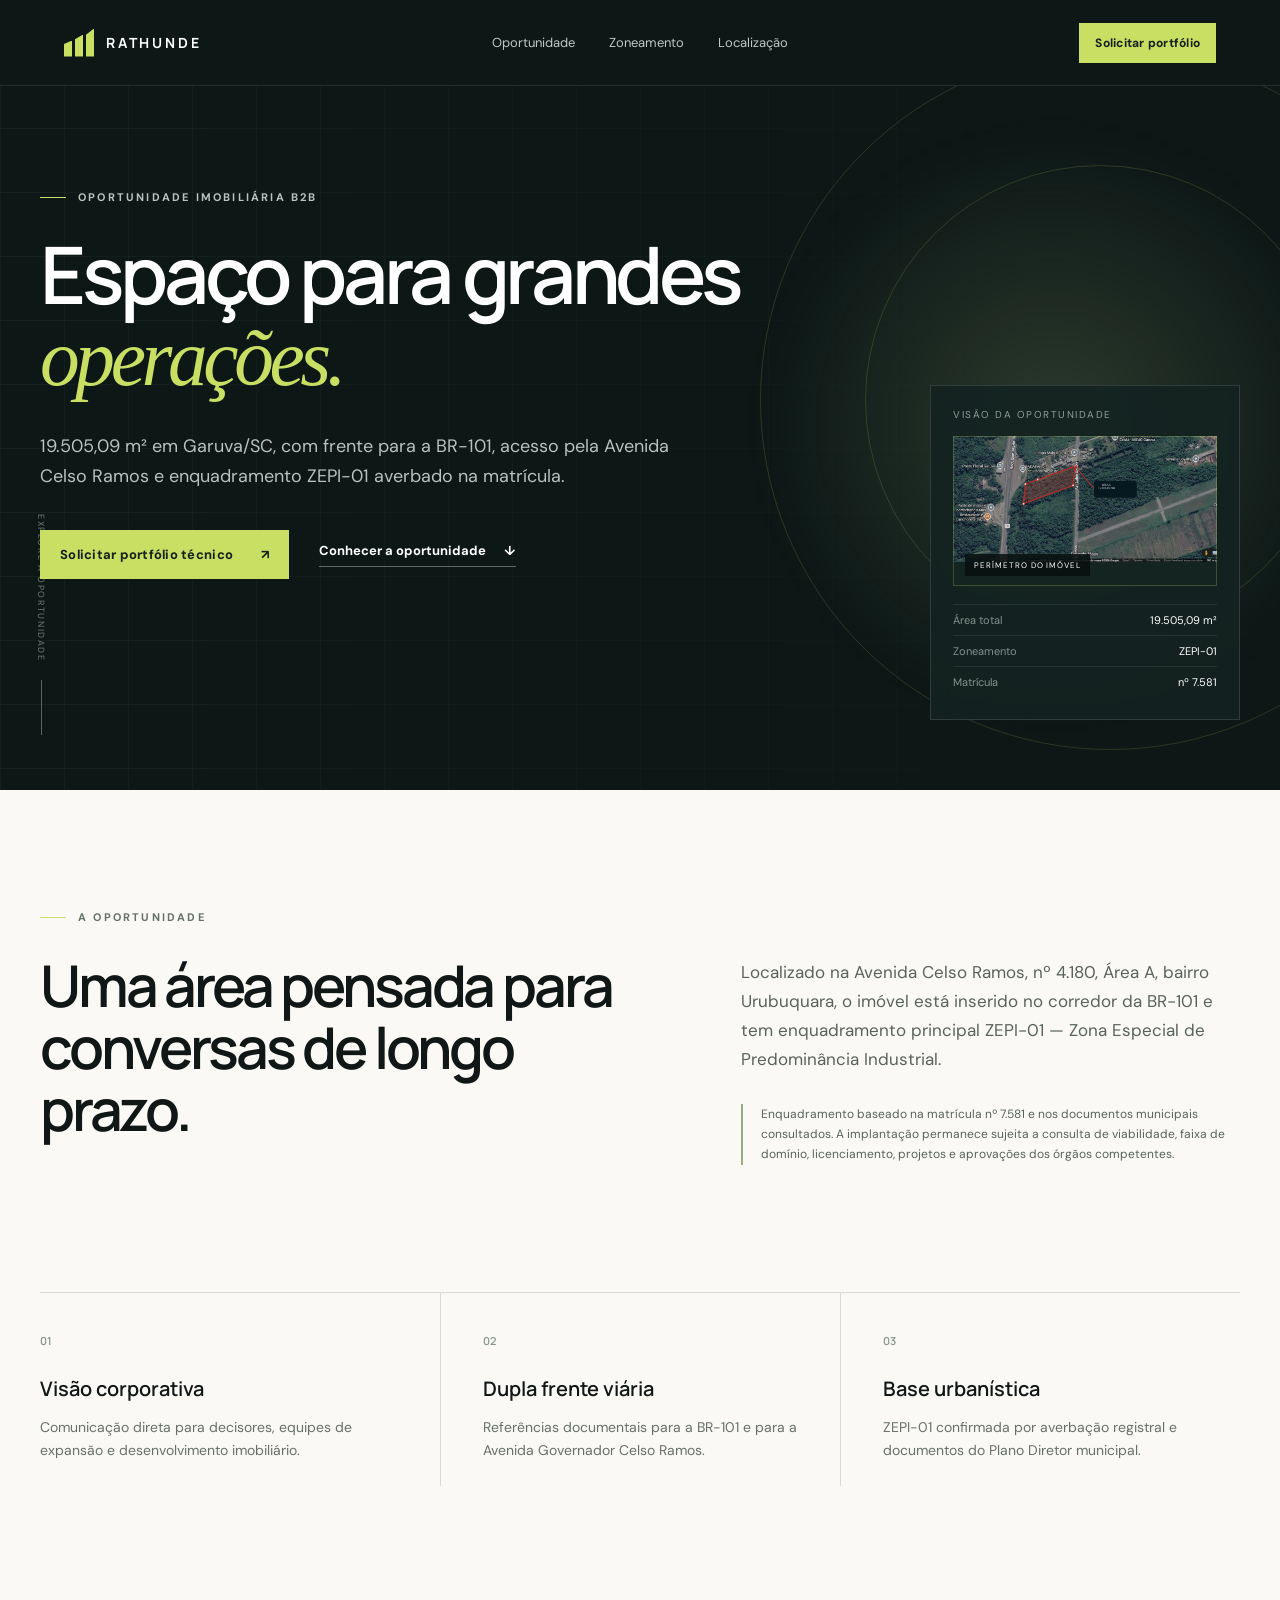
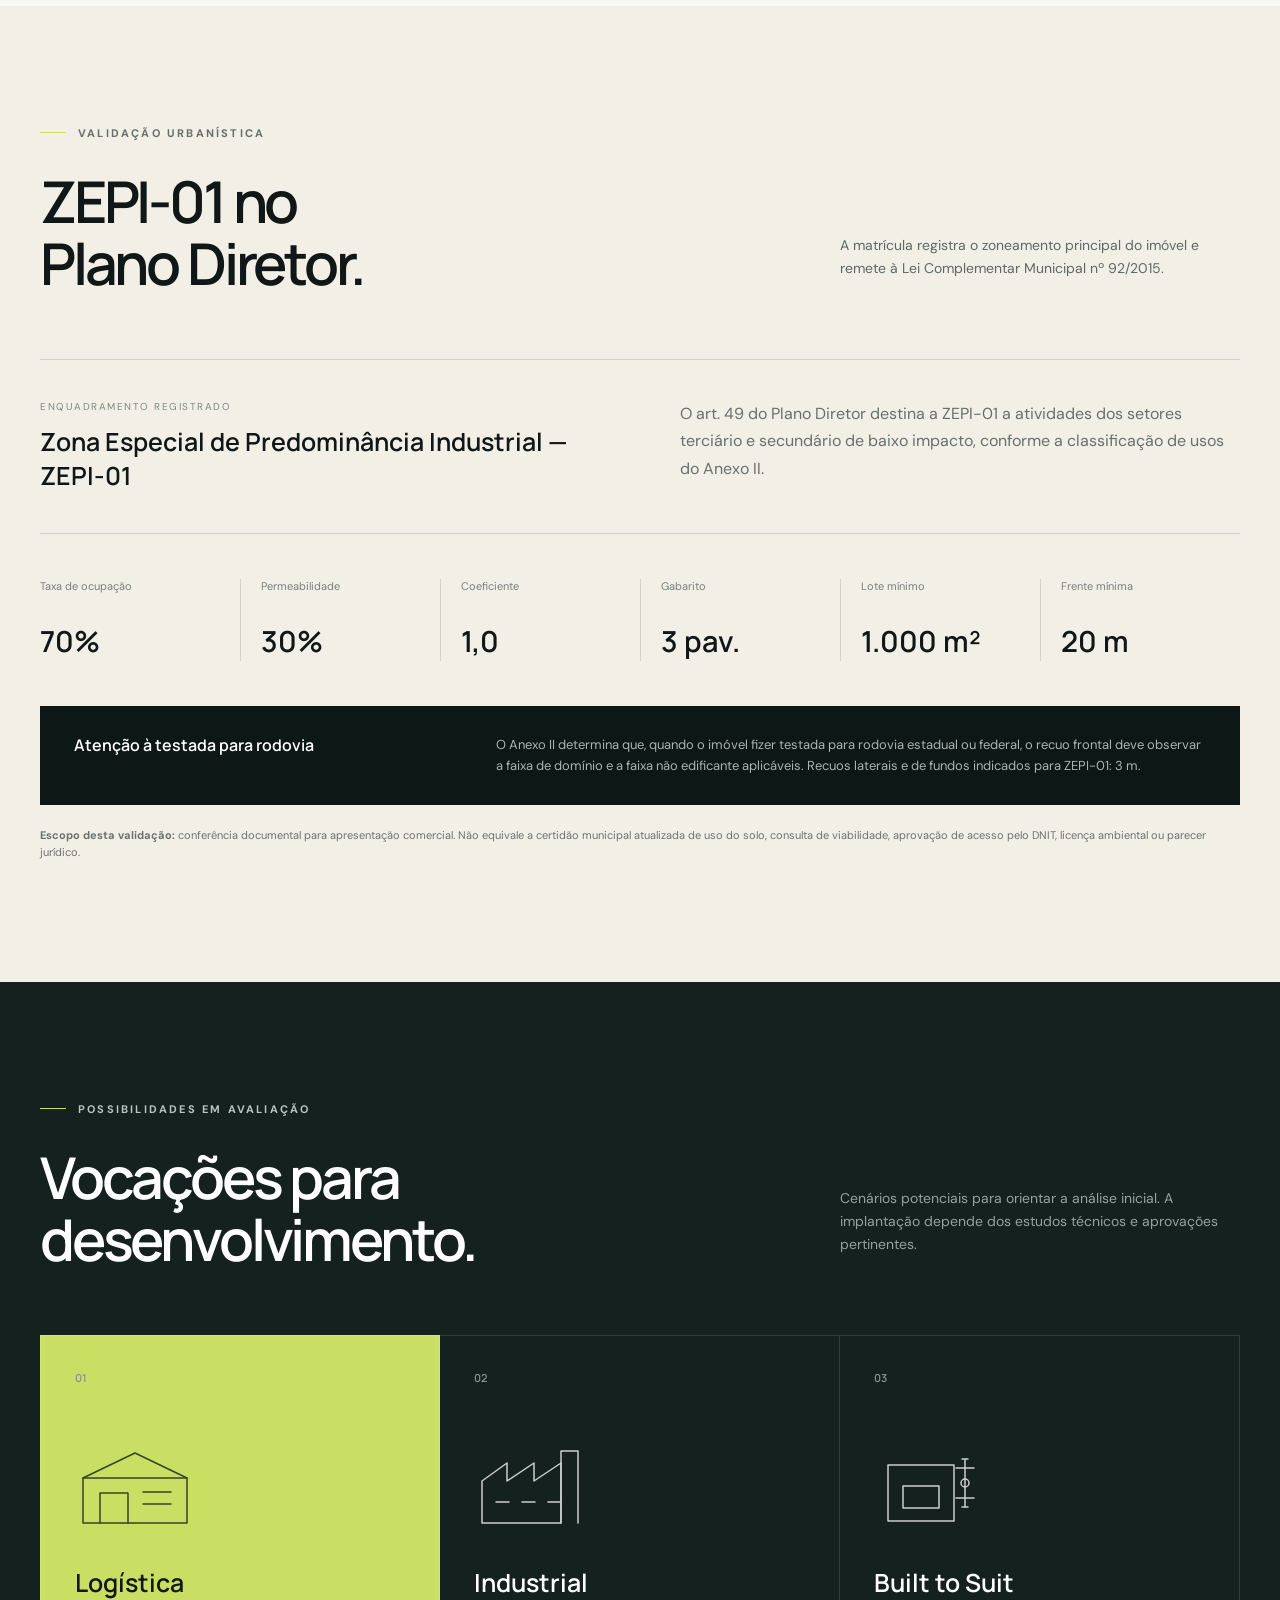
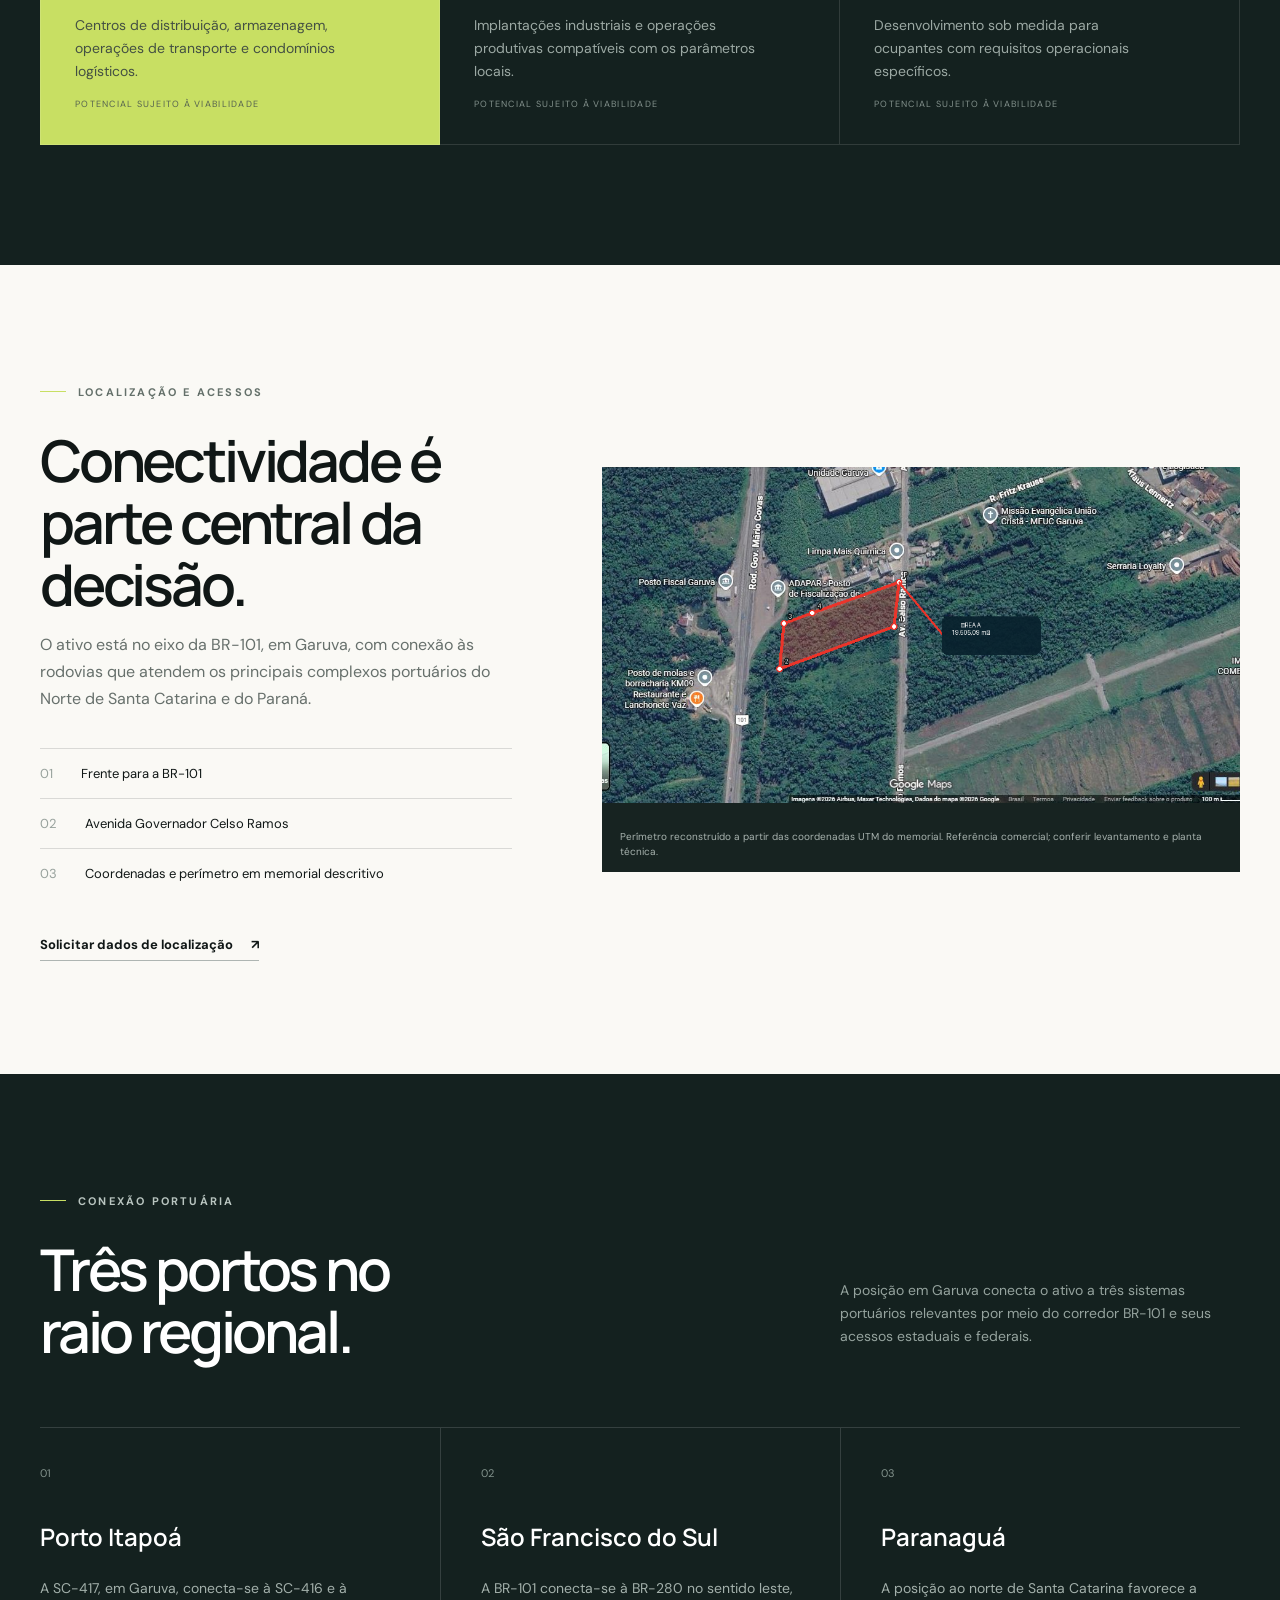
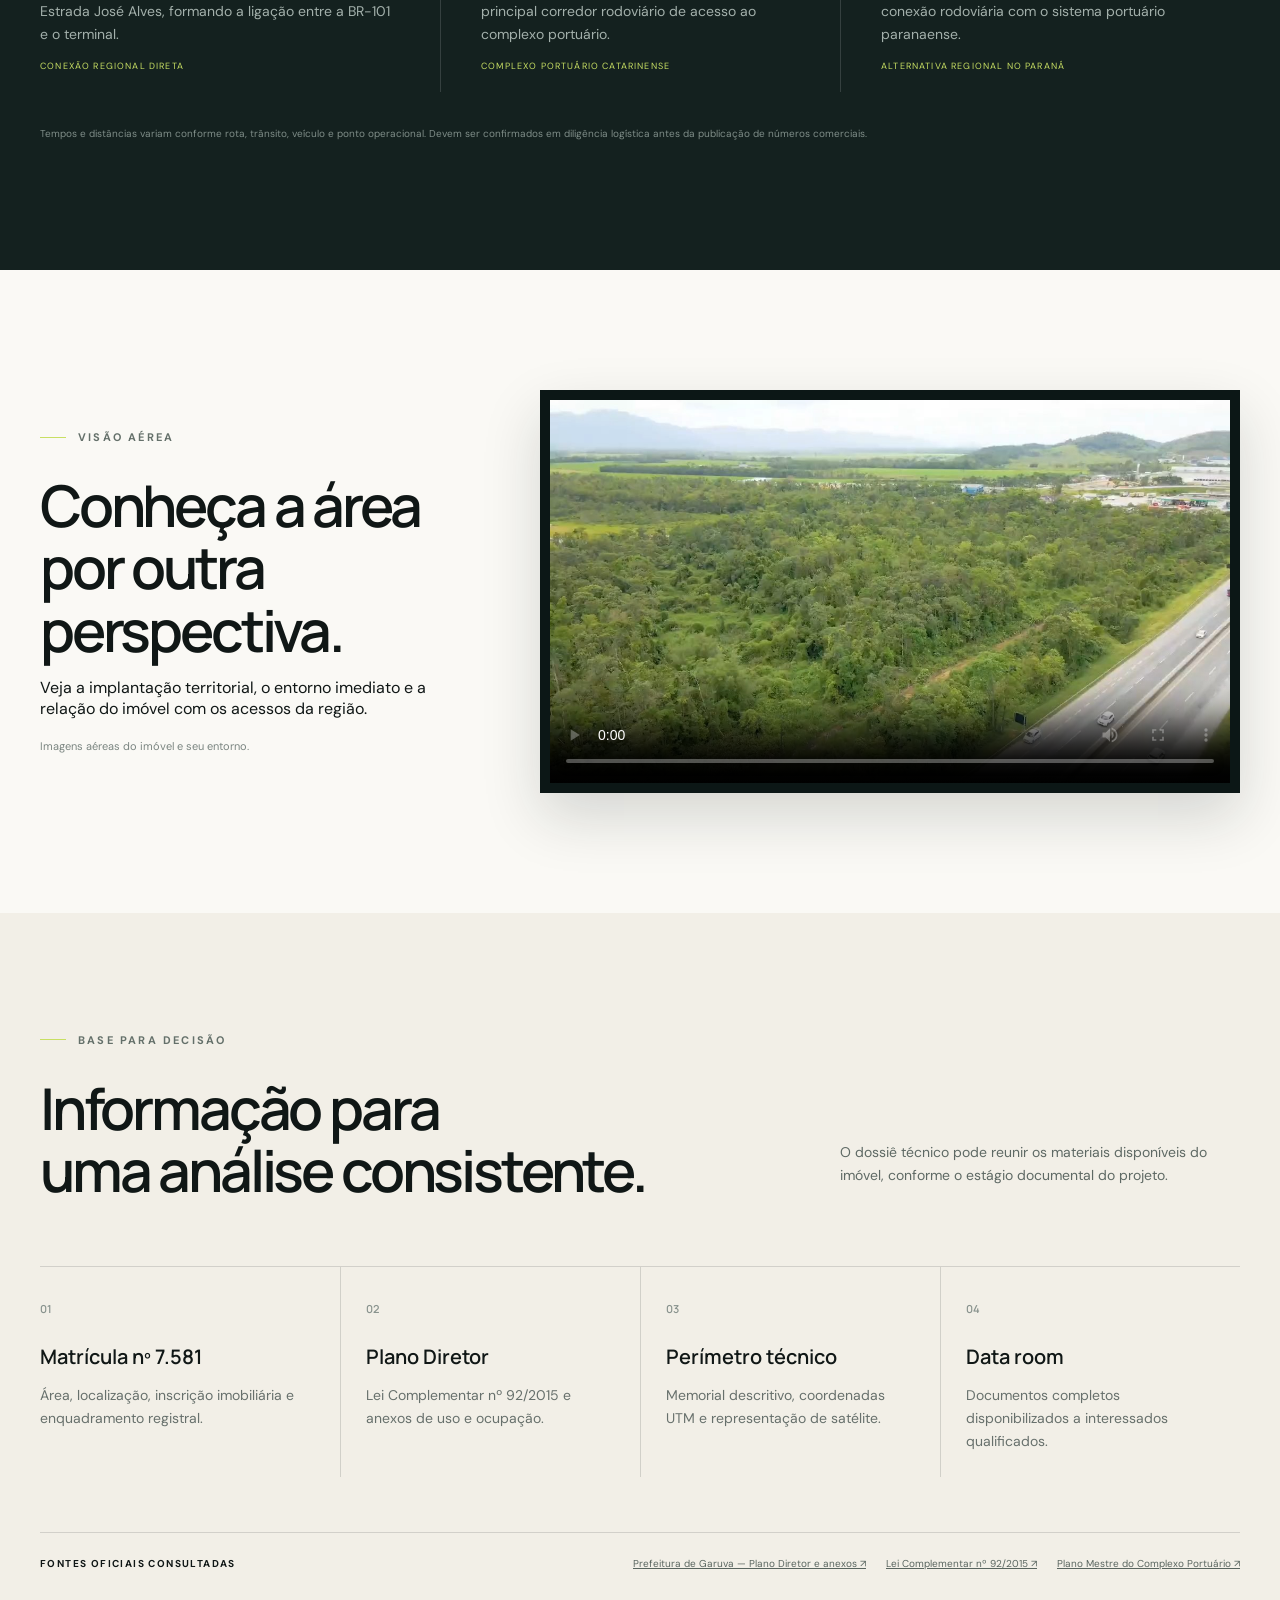
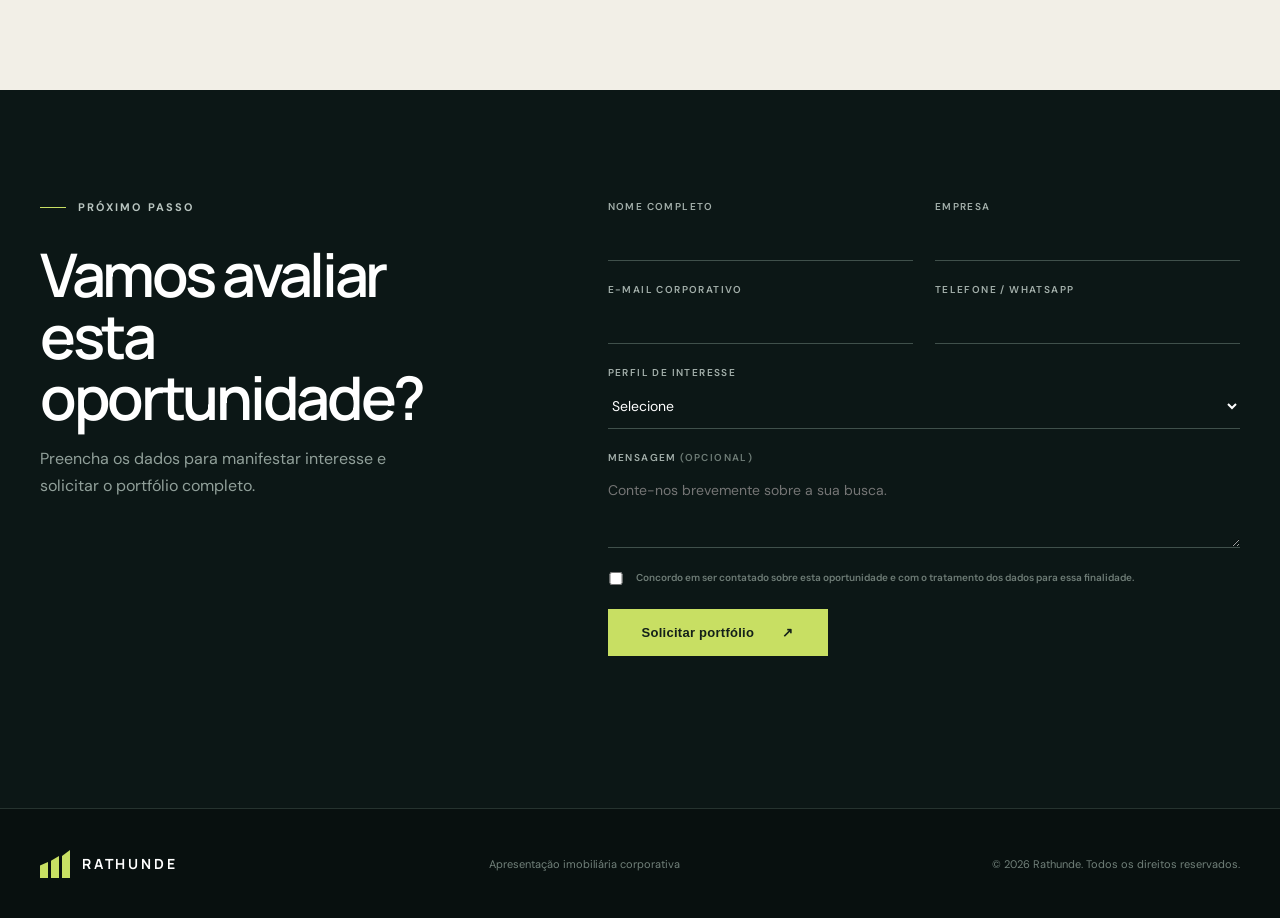
==== index.html @ e7b1d8fc "Publicação inicial do site Garuva" ====
<!doctype html>
<html lang="pt-BR">
<head>
  <meta charset="utf-8">
  <meta name="viewport" content="width=device-width, initial-scale=1">
  <title>Área Logística e Industrial na BR-101 em Garuva/SC | Rathunde</title>
  <meta name="description" content="Área de 19.505,09 m² em Garuva/SC, zoneamento ZEPI-01, frente para a BR-101 e conexão regional com os portos de Itapoá, São Francisco do Sul e Paranaguá.">
  <meta name="robots" content="index,follow">
  <meta name="theme-color" content="#0d1918">
  <meta property="og:type" content="website">
  <meta property="og:locale" content="pt_BR">
  <meta property="og:title" content="Área estratégica para desenvolvimento logístico e industrial">
  <meta property="og:description" content="Conheça a oportunidade e solicite o portfólio técnico completo.">
  <meta property="og:url" content="https://garuva.rathunde.com/">
  <link rel="canonical" href="https://garuva.rathunde.com/">
  <link rel="icon" href="assets/favicon.svg" type="image/svg+xml">
  <link rel="preconnect" href="https://fonts.googleapis.com">
  <link rel="preconnect" href="https://fonts.gstatic.com" crossorigin>
  <link href="https://fonts.googleapis.com/css2?family=DM+Sans:wght@400;500;600;700&family=Manrope:wght@500;600;700&display=swap" rel="stylesheet">
  <link rel="stylesheet" href="styles.css">
  <link rel="stylesheet" href="validation.css">
</head>
<body>
  <a class="skip-link" href="#conteudo">Ir para o conteúdo</a>
  <header class="site-header" id="topo">
    <a class="brand" href="#topo" aria-label="Rathunde — início">
      <span class="brand-mark" aria-hidden="true"><i></i><i></i><i></i></span>
      <span>RATHUNDE</span>
    </a>
    <nav aria-label="Navegação principal">
      <a href="#oportunidade">Oportunidade</a>
      <a href="#urbanismo">Zoneamento</a>
      <a href="#localizacao">Localização</a>
    </nav>
    <a class="button button-small" href="#contato">Solicitar portfólio</a>
  </header>

  <main id="conteudo">
    <section class="hero">
      <div class="hero-grid" aria-hidden="true"></div>
      <div class="hero-orbit orbit-a" aria-hidden="true"></div>
      <div class="hero-orbit orbit-b" aria-hidden="true"></div>
      <div class="hero-content">
        <p class="eyebrow"><span></span> Oportunidade imobiliária B2B</p>
        <h1>Espaço para grandes<br><em>operações.</em></h1>
        <p class="hero-lead">19.505,09 m² em Garuva/SC, com frente para a BR-101, acesso pela Avenida Celso Ramos e enquadramento ZEPI-01 averbado na matrícula.</p>
        <div class="hero-actions">
          <a class="button" href="#contato">Solicitar portfólio técnico <span>↗</span></a>
          <a class="text-link" href="#oportunidade">Conhecer a oportunidade <span>↓</span></a>
        </div>
      </div>
      <aside class="hero-card" aria-label="Visão geral">
        <p>Visão da oportunidade</p>
        <div class="hero-map"><img src="assets/area-satelite-delimitada.png" alt="Vista de satélite da Área A delimitada em vermelho"><span>Perímetro do imóvel</span></div>
        <dl>
          <div><dt>Área total</dt><dd>19.505,09 m²</dd></div>
          <div><dt>Zoneamento</dt><dd>ZEPI-01</dd></div>
          <div><dt>Matrícula</dt><dd>nº 7.581</dd></div>
        </dl>
      </aside>
      <div class="scroll-note">Explore a oportunidade <span></span></div>
    </section>

    <section class="section intro" id="oportunidade">
      <div>
        <p class="eyebrow dark"><span></span> A oportunidade</p>
        <h2>Uma área pensada para conversas de longo prazo.</h2>
      </div>
      <div class="intro-copy">
        <p>Localizado na Avenida Celso Ramos, nº 4.180, Área A, bairro Urubuquara, o imóvel está inserido no corredor da BR-101 e tem enquadramento principal ZEPI-01 — Zona Especial de Predominância Industrial.</p>
        <p class="disclaimer">Enquadramento baseado na matrícula nº 7.581 e nos documentos municipais consultados. A implantação permanece sujeita a consulta de viabilidade, faixa de domínio, licenciamento, projetos e aprovações dos órgãos competentes.</p>
      </div>
      <div class="principles">
        <article><span>01</span><h3>Visão corporativa</h3><p>Comunicação direta para decisores, equipes de expansão e desenvolvimento imobiliário.</p></article>
        <article><span>02</span><h3>Dupla frente viária</h3><p>Referências documentais para a BR-101 e para a Avenida Governador Celso Ramos.</p></article>
        <article><span>03</span><h3>Base urbanística</h3><p>ZEPI-01 confirmada por averbação registral e documentos do Plano Diretor municipal.</p></article>
      </div>
    </section>

    <section class="section urbanism" id="urbanismo">
      <div class="section-heading dark-heading"><div><p class="eyebrow dark"><span></span> Validação urbanística</p><h2>ZEPI-01 no<br>Plano Diretor.</h2></div><p>A matrícula registra o zoneamento principal do imóvel e remete à Lei Complementar Municipal nº 92/2015.</p></div>
      <div class="validation-banner"><div><span>Enquadramento registrado</span><strong>Zona Especial de Predominância Industrial — ZEPI-01</strong></div><p>O art. 49 do Plano Diretor destina a ZEPI-01 a atividades dos setores terciário e secundário de baixo impacto, conforme a classificação de usos do Anexo II.</p></div>
      <div class="zoning-metrics"><article><span>Taxa de ocupação</span><strong>70%</strong></article><article><span>Permeabilidade</span><strong>30%</strong></article><article><span>Coeficiente</span><strong>1,0</strong></article><article><span>Gabarito</span><strong>3 pav.</strong></article><article><span>Lote mínimo</span><strong>1.000 m²</strong></article><article><span>Frente mínima</span><strong>20 m</strong></article></div>
      <div class="legal-notice"><strong>Atenção à testada para rodovia</strong><p>O Anexo II determina que, quando o imóvel fizer testada para rodovia estadual ou federal, o recuo frontal deve observar a faixa de domínio e a faixa não edificante aplicáveis. Recuos laterais e de fundos indicados para ZEPI-01: 3 m.</p></div>
      <p class="technical-note"><strong>Escopo desta validação:</strong> conferência documental para apresentação comercial. Não equivale a certidão municipal atualizada de uso do solo, consulta de viabilidade, aprovação de acesso pelo DNIT, licença ambiental ou parecer jurídico.</p>
    </section>

    <section class="section vocations" id="vocacoes">
      <div class="section-heading">
        <div><p class="eyebrow"><span></span> Possibilidades em avaliação</p><h2>Vocações para<br>desenvolvimento.</h2></div>
        <p>Cenários potenciais para orientar a análise inicial. A implantação depende dos estudos técnicos e aprovações pertinentes.</p>
      </div>
      <div class="vocation-grid">
        <article class="vocation-card featured"><span>01</span><div class="use-icon" aria-hidden="true"><svg viewBox="0 0 120 90"><path d="M8 35 60 10l52 25v45H8Z"/><path d="M8 35h104M25 80V50h28v30M68 49h28M68 61h28"/></svg></div><h3>Logística</h3><p>Centros de distribuição, armazenagem, operações de transporte e condomínios logísticos.</p><small>Potencial sujeito à viabilidade</small></article>
        <article class="vocation-card"><span>02</span><div class="use-icon" aria-hidden="true"><svg viewBox="0 0 120 90"><path d="M8 80V38l25-18v18l27-18v18l27-18v60Z"/><path d="M87 80V8h17v72M22 59h13M48 59h13M74 59h13"/></svg></div><h3>Industrial</h3><p>Implantações industriais e operações produtivas compatíveis com os parâmetros locais.</p><small>Potencial sujeito à viabilidade</small></article>
        <article class="vocation-card"><span>03</span><div class="use-icon" aria-hidden="true"><svg viewBox="0 0 120 90"><path d="M14 78V22h66v56ZM29 65V43h36v22Z"/><path d="M91 16v48M82 25h18M82 55h18M88 16h6M88 64h6"/><circle cx="91" cy="40" r="4"/></svg></div><h3>Built to Suit</h3><p>Desenvolvimento sob medida para ocupantes com requisitos operacionais específicos.</p><small>Potencial sujeito à viabilidade</small></article>
      </div>
    </section>

    <section class="section location" id="localizacao">
      <div class="location-copy">
        <p class="eyebrow dark"><span></span> Localização e acessos</p>
        <h2>Conectividade é parte central da decisão.</h2>
        <p>O ativo está no eixo da BR-101, em Garuva, com conexão às rodovias que atendem os principais complexos portuários do Norte de Santa Catarina e do Paraná.</p>
        <ul>
          <li><span>01</span> Frente para a BR-101</li>
          <li><span>02</span> Avenida Governador Celso Ramos</li>
          <li><span>03</span> Coordenadas e perímetro em memorial descritivo</li>
        </ul>
        <a class="text-link dark-link" href="#contato">Solicitar dados de localização <span>↗</span></a>
      </div>
      <figure class="property-map"><img src="assets/area-satelite-delimitada.png" alt="Imagem de satélite do Google Maps com a Área A de 19.505,09 m² delimitada"><figcaption>Perímetro reconstruído a partir das coordenadas UTM do memorial. Referência comercial; conferir levantamento e planta técnica.</figcaption></figure>
    </section>

    <section class="section ports" id="portos">
      <div class="section-heading"><div><p class="eyebrow"><span></span> Conexão portuária</p><h2>Três portos no<br>raio regional.</h2></div><p>A posição em Garuva conecta o ativo a três sistemas portuários relevantes por meio do corredor BR-101 e seus acessos estaduais e federais.</p></div>
      <div class="port-grid"><article><span>01</span><h3>Porto Itapoá</h3><p>A SC-417, em Garuva, conecta-se à SC-416 e à Estrada José Alves, formando a ligação entre a BR-101 e o terminal.</p><small>Conexão regional direta</small></article><article><span>02</span><h3>São Francisco do Sul</h3><p>A BR-101 conecta-se à BR-280 no sentido leste, principal corredor rodoviário de acesso ao complexo portuário.</p><small>Complexo portuário catarinense</small></article><article><span>03</span><h3>Paranaguá</h3><p>A posição ao norte de Santa Catarina favorece a conexão rodoviária com o sistema portuário paranaense.</p><small>Alternativa regional no Paraná</small></article></div>
      <p class="route-note">Tempos e distâncias variam conforme rota, trânsito, veículo e ponto operacional. Devem ser confirmados em diligência logística antes da publicação de números comerciais.</p>
    </section>

    <section class="section drone" id="video"><div class="drone-copy"><p class="eyebrow dark"><span></span> Visão aérea</p><h2>Conheça a área<br>por outra perspectiva.</h2><p>Veja a implantação territorial, o entorno imediato e a relação do imóvel com os acessos da região.</p><small class="video-note">Imagens aéreas do imóvel e seu entorno.</small></div><div class="video-frame"><video controls preload="metadata" playsinline poster="assets/video-drone-poster.jpg" aria-label="Vídeo aéreo do terreno em Garuva"><source src="assets/video-drone.mp4" type="video/mp4">Seu navegador não oferece suporte à reprodução deste vídeo. <a href="assets/video-drone.mp4">Baixe o arquivo MP4</a>.</video></div></section>

    <section class="section diligence">
      <div class="section-heading dark-heading">
        <div><p class="eyebrow dark"><span></span> Base para decisão</p><h2>Informação para<br>uma análise consistente.</h2></div>
        <p>O dossiê técnico pode reunir os materiais disponíveis do imóvel, conforme o estágio documental do projeto.</p>
      </div>
      <div class="diligence-grid">
        <article><span>01</span><h3>Matrícula nº 7.581</h3><p>Área, localização, inscrição imobiliária e enquadramento registral.</p></article>
        <article><span>02</span><h3>Plano Diretor</h3><p>Lei Complementar nº 92/2015 e anexos de uso e ocupação.</p></article>
        <article><span>03</span><h3>Perímetro técnico</h3><p>Memorial descritivo, coordenadas UTM e representação de satélite.</p></article>
        <article><span>04</span><h3>Data room</h3><p>Documentos completos disponibilizados a interessados qualificados.</p></article>
      </div>
      <div class="sources"><strong>Fontes oficiais consultadas</strong><a href="https://servicos.garuva.sc.gov.br/pagina-5117/" target="_blank" rel="noopener">Prefeitura de Garuva — Plano Diretor e anexos ↗</a><a href="https://servicos.garuva.sc.gov.br/uploads/sites/614/2023/08/919765_1_Plano_Diretor_Municipal___Lei_Complementar_n_922015.pdf" target="_blank" rel="noopener">Lei Complementar nº 92/2015 ↗</a><a href="https://portosaofrancisco.com.br/public/uploads/pdfs/plano_mestre.pdf" target="_blank" rel="noopener">Plano Mestre do Complexo Portuário ↗</a></div>
    </section>

    <section class="contact" id="contato">
      <div class="contact-intro">
        <p class="eyebrow"><span></span> Próximo passo</p>
        <h2>Vamos avaliar<br>esta oportunidade?</h2>
        <p>Preencha os dados para manifestar interesse e solicitar o portfólio completo.</p>
      </div>
      <form id="lead-form" novalidate>
        <div class="form-row"><label>Nome completo<input name="nome" autocomplete="name" required></label><label>Empresa<input name="empresa" autocomplete="organization" required></label></div>
        <div class="form-row"><label>E-mail corporativo<input name="email" type="email" autocomplete="email" required></label><label>Telefone / WhatsApp<input name="telefone" type="tel" autocomplete="tel" required></label></div>
        <label>Perfil de interesse<select name="perfil" required><option value="">Selecione</option><option>Operador logístico</option><option>Incorporadora / desenvolvedora</option><option>Fundo / investidor institucional</option><option>Indústria</option><option>Outro</option></select></label>
        <label>Mensagem <span>(opcional)</span><textarea name="mensagem" rows="3" placeholder="Conte-nos brevemente sobre a sua busca."></textarea></label>
        <label class="consent"><input type="checkbox" required><span>Concordo em ser contatado sobre esta oportunidade e com o tratamento dos dados para essa finalidade.</span></label>
        <button class="button submit" type="submit">Solicitar portfólio <span>↗</span></button>
        <p class="form-status" aria-live="polite"></p>
      </form>
    </section>
  </main>

  <footer>
    <a class="brand footer-brand" href="#topo"><span class="brand-mark" aria-hidden="true"><i></i><i></i><i></i></span><span>RATHUNDE</span></a>
    <p>Apresentação imobiliária corporativa</p>
    <p>© <span id="year"></span> Rathunde. Todos os direitos reservados.</p>
  </footer>
  <script src="script.js"></script>
</body>
</html>
---- styles.css ----
:root{--ink:#101716;--deep:#0c1716;--cream:#f2efe7;--paper:#faf9f5;--sage:#9aad82;--lime:#c8df63;--line:rgba(16,23,22,.14);--muted:#67706c;--max:1200px}*{box-sizing:border-box}html{scroll-behavior:smooth}body{margin:0;background:var(--paper);color:var(--ink);font-family:"DM Sans",sans-serif;-webkit-font-smoothing:antialiased}a{color:inherit;text-decoration:none}.skip-link{position:fixed;top:-60px;left:16px;background:white;padding:12px 18px;z-index:100}.skip-link:focus{top:16px}.site-header{height:86px;display:flex;align-items:center;justify-content:space-between;padding:0 clamp(24px,5vw,72px);background:var(--deep);color:white;border-bottom:1px solid rgba(255,255,255,.1);position:absolute;z-index:10;width:100%}.brand{display:flex;align-items:center;gap:12px;font:700 14px/1 Manrope;letter-spacing:.2em}.brand-mark{width:30px;height:28px;display:flex;gap:3px;align-items:flex-end}.brand-mark i{display:block;width:8px;background:var(--lime);clip-path:polygon(0 22%,100% 0,100% 100%,0 100%)}.brand-mark i:nth-child(1){height:16px}.brand-mark i:nth-child(2){height:22px}.brand-mark i:nth-child(3){height:28px}.site-header nav{display:flex;gap:34px;color:#bfc8c4;font-size:13px}.site-header nav a:hover{color:white}.button{display:inline-flex;align-items:center;justify-content:center;gap:28px;padding:16px 20px;background:var(--lime);color:#142019;border:0;font-weight:700;font-size:13px;letter-spacing:.02em;cursor:pointer;transition:.25s}.button:hover{background:#d9ee7f;transform:translateY(-2px)}.button-small{padding:12px 16px;font-size:12px}.hero{min-height:790px;background:var(--deep);color:white;position:relative;overflow:hidden;padding:190px max(24px,calc((100vw - var(--max))/2)) 100px}.hero-grid{position:absolute;inset:0;background-image:linear-gradient(rgba(255,255,255,.035) 1px,transparent 1px),linear-gradient(90deg,rgba(255,255,255,.035) 1px,transparent 1px);background-size:64px 64px;mask-image:linear-gradient(to right,black,transparent)}.hero:after{content:"";position:absolute;width:650px;height:650px;right:-100px;top:100px;background:radial-gradient(circle,rgba(149,175,123,.23),transparent 65%);filter:blur(15px)}.hero-orbit{position:absolute;border:1px solid rgba(200,223,99,.16);border-radius:50%}.orbit-a{width:700px;height:700px;right:-180px;top:50px}.orbit-b{width:470px;height:470px;right:-55px;top:165px}.hero-content{position:relative;z-index:2;max-width:760px}.eyebrow{text-transform:uppercase;letter-spacing:.2em;font-size:11px;font-weight:700;color:#b9c5c0;display:flex;align-items:center;gap:12px;margin:0 0 30px}.eyebrow span{display:block;width:26px;height:1px;background:var(--lime)}.eyebrow.dark{color:#64706a}.hero h1,.section h2,.contact h2{font-family:Manrope,sans-serif;font-size:clamp(48px,6.2vw,86px);line-height:1.02;letter-spacing:-.055em;margin:0;font-weight:600}.hero h1 em{font-family:Georgia,serif;font-weight:400;color:var(--lime)}.hero-lead{font-size:18px;line-height:1.7;color:#b8c2be;max-width:650px;margin:32px 0 38px}.hero-actions{display:flex;align-items:center;gap:30px}.text-link{font-size:13px;font-weight:700;border-bottom:1px solid rgba(255,255,255,.35);padding-bottom:7px}.text-link span{margin-left:15px}.hero-card{position:absolute;z-index:3;right:max(24px,calc((100vw - var(--max))/2));bottom:70px;width:310px;background:rgba(20,35,33,.92);border:1px solid rgba(255,255,255,.12);padding:22px;backdrop-filter:blur(12px)}.hero-card>p{text-transform:uppercase;letter-spacing:.15em;font-size:10px;color:#8fa099;margin:0 0 15px}.site-diagram{height:150px;position:relative;overflow:hidden;background:#142421}.road{position:absolute;background:#293b36;transform:rotate(-18deg);height:34px;width:380px;left:-30px;top:60px;border-top:1px dashed #64756d;border-bottom:1px dashed #64756d}.road-two{transform:rotate(48deg);left:100px;top:20px}.plot{position:absolute;border:1px solid var(--lime);background:rgba(200,223,99,.09);width:65px;height:38px;transform:skew(-15deg)}.plot-one{left:35px;top:25px}.plot-two{right:36px;bottom:25px}.plot-three{left:105px;bottom:10px;width:80px}.site-diagram b{position:absolute;left:94px;top:65px;font-size:10px;letter-spacing:.2em}.hero-card dl{margin:18px 0 0}.hero-card dl div{display:flex;justify-content:space-between;padding:8px 0;border-top:1px solid rgba(255,255,255,.08);font-size:11px}.hero-card dt{color:#83928d}.hero-card dd{margin:0}.scroll-note{position:absolute;left:35px;bottom:55px;writing-mode:vertical-rl;text-transform:uppercase;letter-spacing:.18em;color:#6f7c77;font-size:9px}.scroll-note span{display:inline-block;width:1px;height:55px;background:#55645e;margin-top:15px}.section{padding:120px max(24px,calc((100vw - var(--max))/2))}.intro{display:grid;grid-template-columns:1.1fr .9fr;gap:90px;background:var(--paper)}.section h2{font-size:clamp(38px,4.5vw,62px);line-height:1.08}.intro-copy{padding-top:48px;color:#59625e;font-size:17px;line-height:1.7}.intro-copy p{margin-top:0}.disclaimer{font-size:12px!important;border-left:2px solid var(--sage);padding-left:18px;margin-top:30px!important}.principles{grid-column:1/-1;display:grid;grid-template-columns:repeat(3,1fr);border-top:1px solid var(--line);margin-top:25px}.principles article{padding:36px 42px 10px 0}.principles article+article{border-left:1px solid var(--line);padding-left:42px}.principles span,.vocation-card>span,.diligence-grid span{font:600 11px Manrope;color:#89938e}.principles h3,.vocation-card h3,.diligence-grid h3{font:600 20px Manrope;margin:25px 0 12px}.principles p,.vocation-card p,.diligence-grid p{color:var(--muted);line-height:1.65;font-size:14px}.vocations{background:#14211f;color:white}.section-heading{display:flex;align-items:flex-end;justify-content:space-between;gap:60px;margin-bottom:65px}.section-heading h2{font-size:clamp(40px,4.5vw,64px)}.section-heading>p{max-width:400px;color:#95a39e;line-height:1.65;font-size:14px}.vocation-grid{display:grid;grid-template-columns:repeat(3,1fr)}.vocation-card{min-height:390px;border:1px solid rgba(255,255,255,.12);padding:34px;display:flex;flex-direction:column}.vocation-card+.vocation-card{border-left:0}.vocation-card.featured{background:var(--lime);color:var(--ink)}.vocation-card.featured p{color:#445043}.vocation-card .icon{height:115px;margin:45px 0 20px;position:relative}.icon:before,.icon:after{content:"";position:absolute;border:1px solid currentColor;opacity:.65}.warehouse:before{width:105px;height:52px;left:10px;top:35px;clip-path:polygon(0 35%,50% 0,100% 35%,100% 100%,0 100%)}.warehouse:after{width:22px;height:35px;left:52px;top:52px}.industry:before{width:110px;height:65px;left:8px;top:27px;clip-path:polygon(0 30%,25% 10%,25% 30%,50% 10%,50% 30%,75% 10%,75% 30%,100% 10%,100% 100%,0 100%)}.industry:after{width:12px;height:70px;left:20px;top:0}.bts:before{width:70px;height:82px;left:28px;top:5px}.bts:after{width:42px;height:55px;left:42px;top:19px;background:repeating-linear-gradient(90deg,transparent 0 8px,currentColor 9px 10px)}.vocation-card h3{font-size:25px;margin:0}.vocation-card p{color:#9ca9a4;max-width:290px}.vocation-card small{margin-top:auto;text-transform:uppercase;letter-spacing:.14em;color:#83918c;font-size:9px}.featured small{color:#56634f}.location{display:grid;grid-template-columns:.85fr 1.15fr;gap:90px;align-items:center}.location-copy>p:not(.eyebrow){color:var(--muted);line-height:1.7}.location-copy ul{list-style:none;padding:0;margin:35px 0}.location-copy li{padding:16px 0;border-top:1px solid var(--line);font-size:13px}.location-copy li span{color:#98a29d;margin-right:25px}.dark-link{border-color:#aeb5b2}.map-placeholder{min-height:480px;background:#dfe3d8;position:relative;overflow:hidden}.map-lines{position:absolute;inset:-20%;background:repeating-radial-gradient(ellipse at 30% 40%,transparent 0 30px,rgba(56,76,67,.18) 31px 32px,transparent 33px 50px);transform:rotate(-12deg)}.map-placeholder:after{content:"";position:absolute;inset:25px;border:1px solid rgba(39,61,51,.2)}.map-pin{position:absolute;left:58%;top:43%;width:48px;height:48px;border-radius:50% 50% 50% 0;transform:rotate(-45deg);background:var(--deep);z-index:2;box-shadow:0 15px 25px rgba(0,0,0,.2)}.map-pin span{display:block;width:14px;height:14px;background:var(--lime);border-radius:50%;margin:17px}.map-placeholder p{position:absolute;left:50px;bottom:45px;z-index:2;font-size:12px;line-height:1.6}.diligence{background:var(--cream)}.dark-heading>p{color:#5e6964}.diligence-grid{display:grid;grid-template-columns:repeat(4,1fr);border-top:1px solid var(--line)}.diligence-grid article{padding:30px 25px 10px 0}.diligence-grid article+article{border-left:1px solid var(--line);padding-left:25px}.contact{padding:110px max(24px,calc((100vw - var(--max))/2));background:var(--deep);color:white;display:grid;grid-template-columns:.85fr 1.15fr;gap:100px}.contact h2{font-size:clamp(42px,4.7vw,65px)}.contact-intro>p:last-child{color:#91a09a;line-height:1.7;max-width:390px}.contact form{display:flex;flex-direction:column;gap:22px}.form-row{display:grid;grid-template-columns:1fr 1fr;gap:22px}label{font-size:10px;text-transform:uppercase;letter-spacing:.14em;color:#a3afaa;font-weight:600}label span{color:#6e7c76}input,select,textarea{width:100%;display:block;background:transparent;border:0;border-bottom:1px solid #40504b;border-radius:0;color:white;padding:12px 0;font:14px DM Sans;margin-top:5px;outline:0}input:focus,select:focus,textarea:focus{border-color:var(--lime)}select option{color:#111}textarea{resize:vertical}.consent{display:flex;align-items:flex-start;gap:12px;text-transform:none;letter-spacing:0;line-height:1.5}.consent input{width:16px;margin:2px 0}.submit{align-self:flex-start;min-width:220px}.form-status{font-size:13px;color:var(--lime);margin:0;min-height:20px}footer{min-height:110px;background:#08100f;border-top:1px solid #26332f;color:#71807a;padding:30px max(24px,calc((100vw - var(--max))/2));display:flex;align-items:center;justify-content:space-between;font-size:11px}.footer-brand{color:white}@media(max-width:900px){.site-header nav{display:none}.hero{padding-top:160px;min-height:850px}.hero-card{position:relative;right:auto;bottom:auto;margin-top:70px;width:100%;max-width:480px}.scroll-note{display:none}.intro,.location,.contact{grid-template-columns:1fr;gap:45px}.principles,.vocation-grid,.diligence-grid{grid-template-columns:1fr}.principles article+article,.vocation-card+.vocation-card,.diligence-grid article+article{border-left:0;border-top:1px solid var(--line);padding-left:0}.vocation-card+.vocation-card{border-left:1px solid rgba(255,255,255,.12)}.section-heading{align-items:flex-start;flex-direction:column}.vocation-card{min-height:330px}.diligence-grid article{padding:28px 0}.contact{gap:60px}}@media(max-width:600px){.site-header{height:72px}.site-header>.button{display:none}.hero{padding-top:135px}.hero h1{font-size:48px}.hero-actions{align-items:flex-start;flex-direction:column}.section{padding-top:80px;padding-bottom:80px}.principles{margin-top:0}.form-row{grid-template-columns:1fr}.contact{padding-top:80px;padding-bottom:80px}footer{align-items:flex-start;flex-direction:column;gap:20px}.map-placeholder{min-height:350px}}
---- validation.css ----
.urbanism{background:var(--cream)}
.validation-banner{display:grid;grid-template-columns:1fr 1fr;gap:80px;padding:40px 0;border-top:1px solid var(--line);border-bottom:1px solid var(--line)}
.validation-banner span{display:block;text-transform:uppercase;letter-spacing:.15em;font-size:10px;color:#7d8983;margin-bottom:12px}
.validation-banner strong{font:600 25px/1.35 Manrope}
.validation-banner p{margin:0;color:var(--muted);line-height:1.7}
.zoning-metrics{display:grid;grid-template-columns:repeat(6,1fr);margin:45px 0}
.zoning-metrics article{padding:0 20px;border-left:1px solid var(--line)}
.zoning-metrics article:first-child{border:0;padding-left:0}
.zoning-metrics span{display:block;color:#76817c;font-size:11px;min-height:32px}
.zoning-metrics strong{display:block;font:600 29px Manrope;margin-top:10px}
.legal-notice{display:grid;grid-template-columns:.35fr .65fr;gap:40px;background:var(--deep);color:white;padding:28px 34px}
.legal-notice strong{font:600 16px Manrope}
.legal-notice p{margin:0;color:#a8b5b0;font-size:13px;line-height:1.65}
.technical-note{font-size:11px;color:#69736e;line-height:1.6;margin:22px 0 0}
.property-map{margin:0;background:#172321;padding:10px}
.property-map{height:405px;overflow:hidden;position:relative}
.property-map img{display:block;width:120%;height:auto;max-width:none;transform:translate(-8.3%,-116px)}
.property-map figcaption{position:absolute;left:10px;right:10px;bottom:8px;background:#172321;padding:12px 8px 5px}
.property-map figcaption{padding:12px 8px 5px;color:#a8b3af;font-size:10px;line-height:1.5}
.ports{background:#14211f;color:white}
.port-grid{display:grid;grid-template-columns:repeat(3,1fr);border-top:1px solid rgba(255,255,255,.14)}
.port-grid article{padding:38px 40px 20px 0;min-height:260px;display:flex;flex-direction:column}
.port-grid article+article{border-left:1px solid rgba(255,255,255,.14);padding-left:40px}
.port-grid span{font-size:11px;color:#82928c}
.port-grid h3{font:600 24px Manrope;margin:40px 0 10px}
.port-grid p{color:#a3b0ab;font-size:14px;line-height:1.65}
.port-grid small{margin-top:auto;text-transform:uppercase;letter-spacing:.13em;color:var(--lime);font-size:9px}
.route-note{font-size:10px;color:#7f8d88;margin-top:35px}
.drone{display:grid;grid-template-columns:.75fr 1.25fr;gap:80px;align-items:center}
.drone-copy>p:last-child{color:var(--muted);line-height:1.7}
.video-placeholder{height:430px;background:linear-gradient(135deg,#22332f,#0d1918);color:white;display:flex;flex-direction:column;align-items:center;justify-content:center;gap:12px;position:relative;overflow:hidden}
.video-placeholder:before{content:"";position:absolute;inset:0;background:linear-gradient(rgba(255,255,255,.04) 1px,transparent 1px),linear-gradient(90deg,rgba(255,255,255,.04) 1px,transparent 1px);background-size:45px 45px}
.video-placeholder>*{position:relative}
.video-placeholder .play{width:66px;height:66px;border-radius:50%;display:grid;place-items:center;background:var(--lime);color:var(--deep);padding-left:4px;margin-bottom:10px}
.video-placeholder small{color:#8e9d97}
.video-frame{background:var(--deep);padding:10px;box-shadow:0 24px 55px rgba(20,32,29,.16)}
.video-frame video{display:block;width:100%;aspect-ratio:16/9;object-fit:cover;background:#08100f}
.video-note{display:block;color:#7a8580;margin-top:20px;font-size:11px}
.sources{display:flex;gap:20px;align-items:center;flex-wrap:wrap;border-top:1px solid var(--line);margin-top:55px;padding-top:24px;font-size:10px}
.sources strong{text-transform:uppercase;letter-spacing:.14em;margin-right:auto}
.sources a{text-decoration:underline;color:#59655f}
.hero-map{height:150px;position:relative;overflow:hidden;background:#142421}
.hero-map img{width:122%;height:auto;max-width:none;transform:translate(-9%,-66px);filter:saturate(.78) contrast(1.06) brightness(.82)}
.hero-map:after{content:"";position:absolute;inset:0;box-shadow:inset 0 0 0 1px rgba(200,223,99,.24)}
.hero-map span{position:absolute;left:12px;bottom:10px;background:rgba(8,16,15,.85);color:white;padding:6px 9px;text-transform:uppercase;letter-spacing:.12em;font-size:8px;z-index:2}
.use-icon{height:115px;margin:45px 0 20px;display:flex;align-items:center}
.use-icon svg{width:120px;height:90px;fill:none;stroke:currentColor;stroke-width:1.5;stroke-linecap:round;stroke-linejoin:round;opacity:.78}
@media(max-width:900px){.drone,.validation-banner,.legal-notice{grid-template-columns:1fr;gap:45px}.zoning-metrics{grid-template-columns:repeat(3,1fr);row-gap:35px}.zoning-metrics article:nth-child(4){border-left:0;padding-left:0}.port-grid{grid-template-columns:1fr}.port-grid article+article{border-left:0;border-top:1px solid rgba(255,255,255,.14);padding-left:0}}
@media(max-width:600px){.zoning-metrics{grid-template-columns:1fr 1fr}.zoning-metrics article:nth-child(odd){border-left:0;padding-left:0}.legal-notice{padding:24px}.video-placeholder{height:300px}.property-map{padding:6px}}
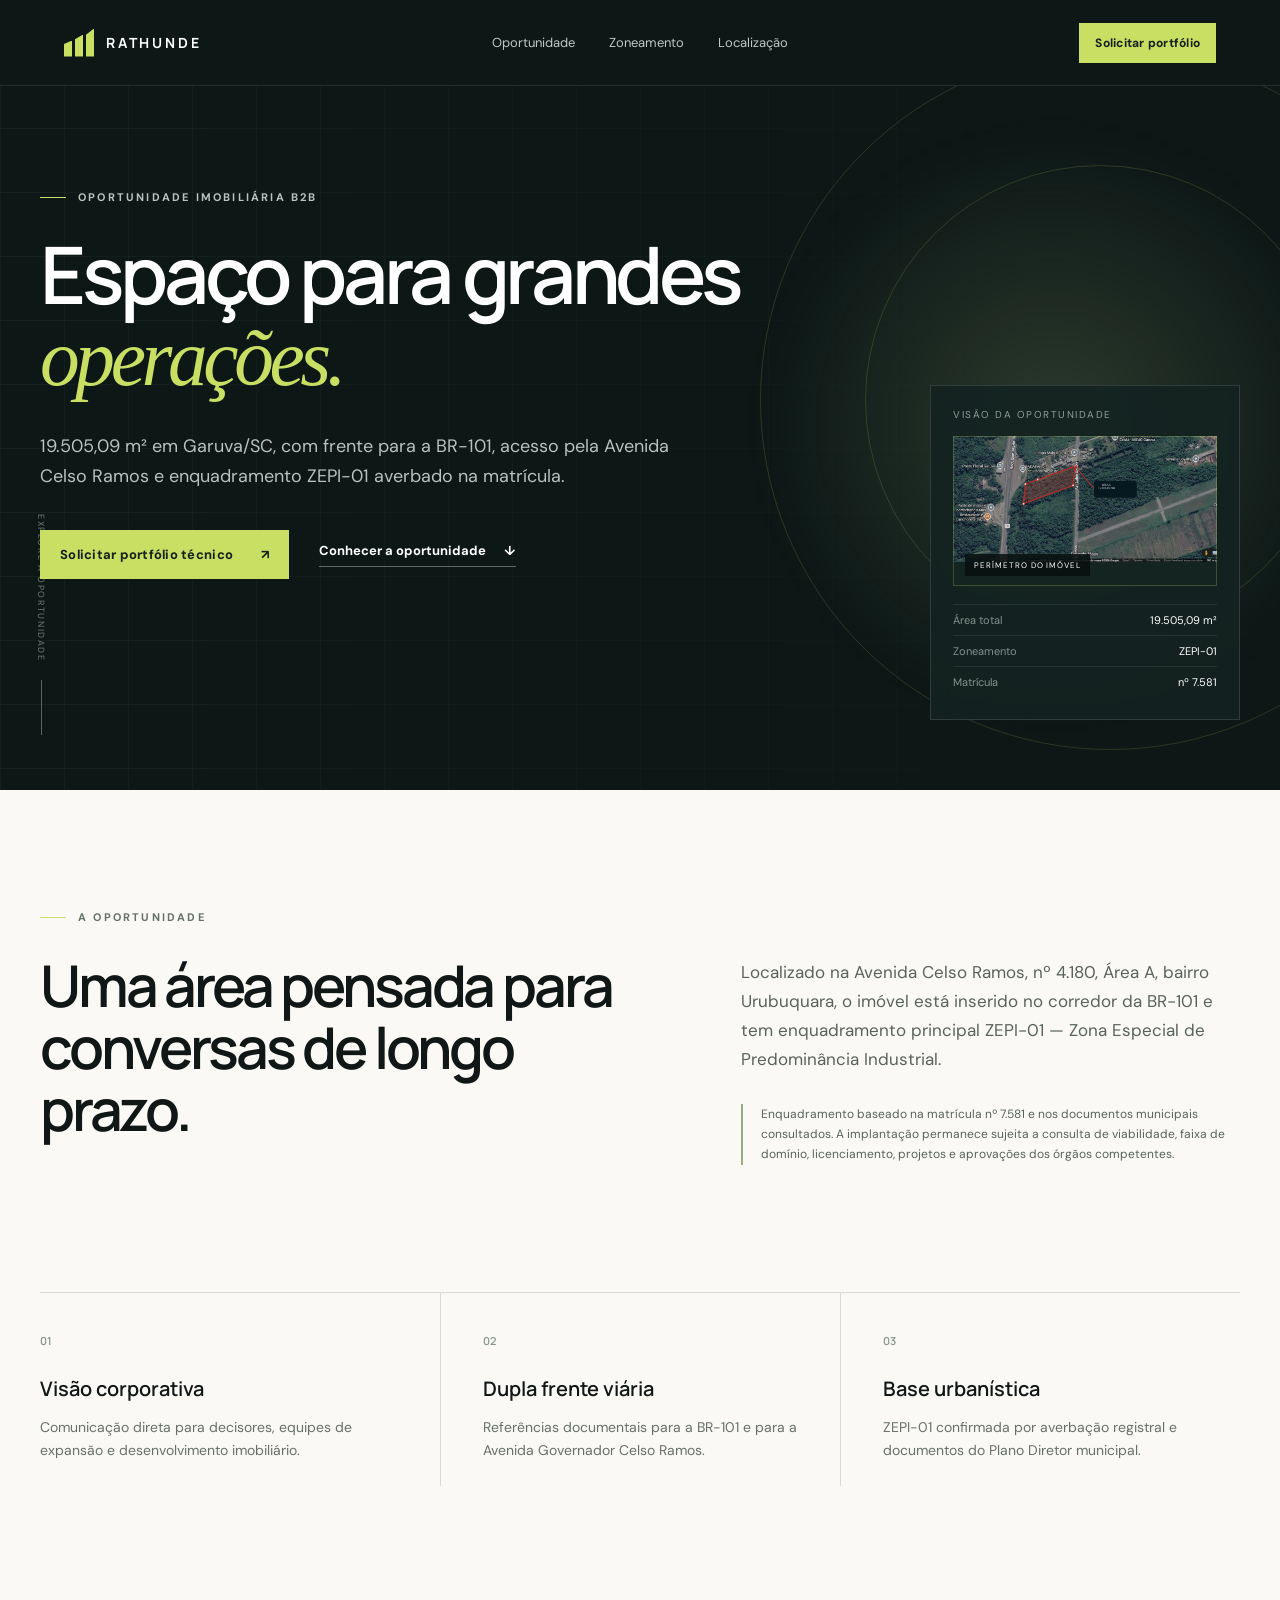
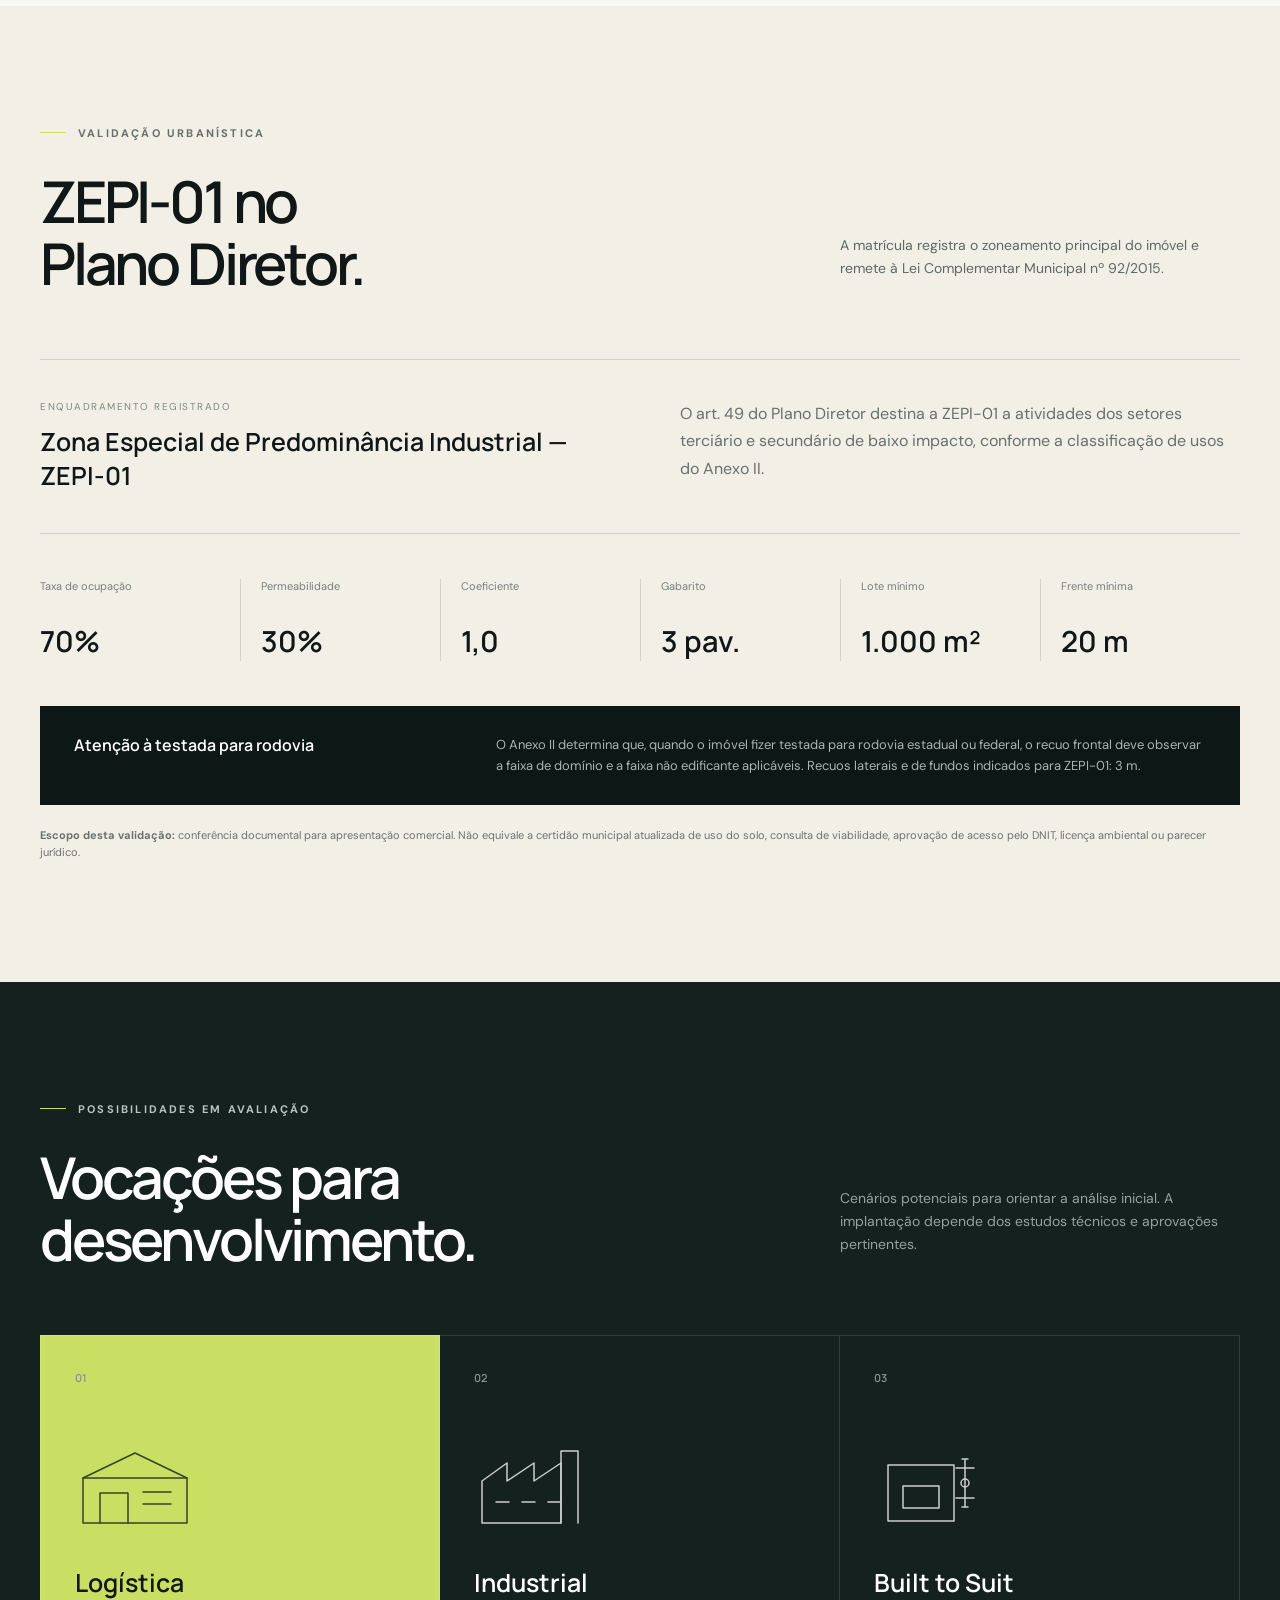
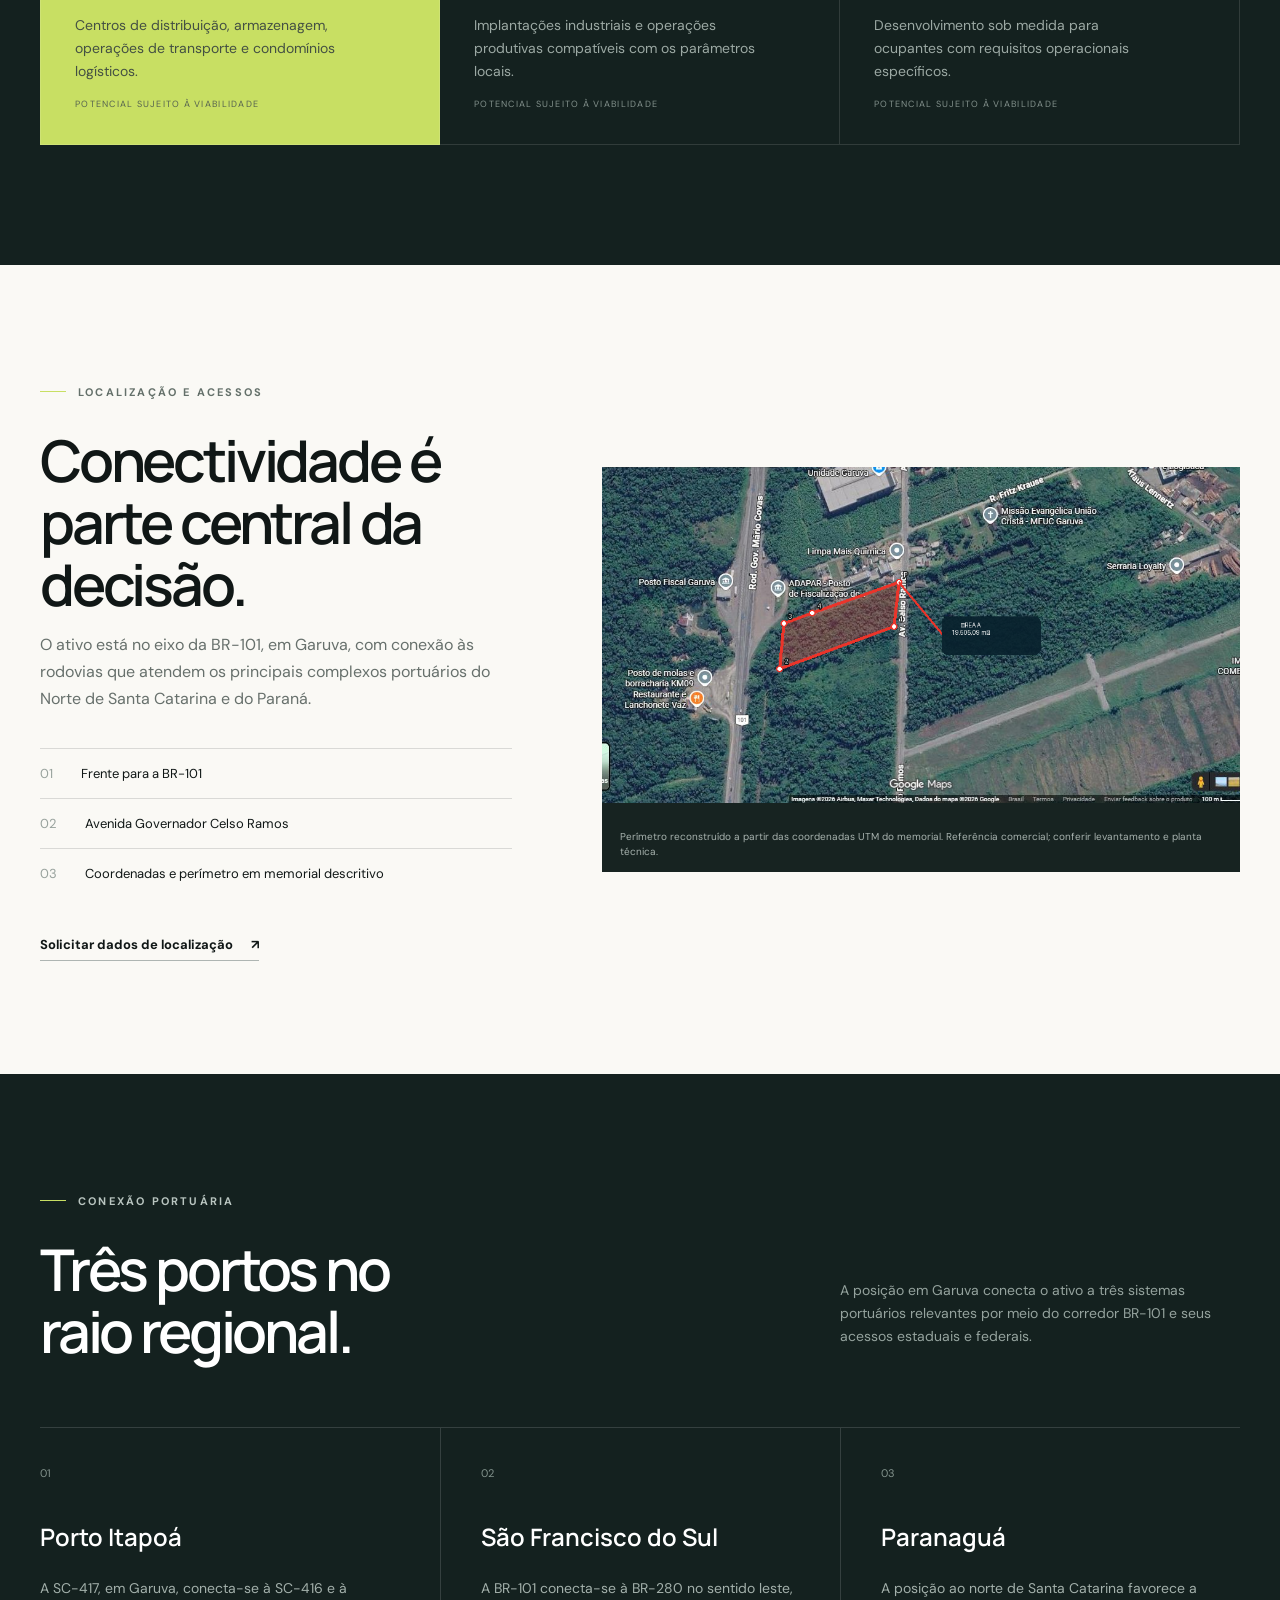
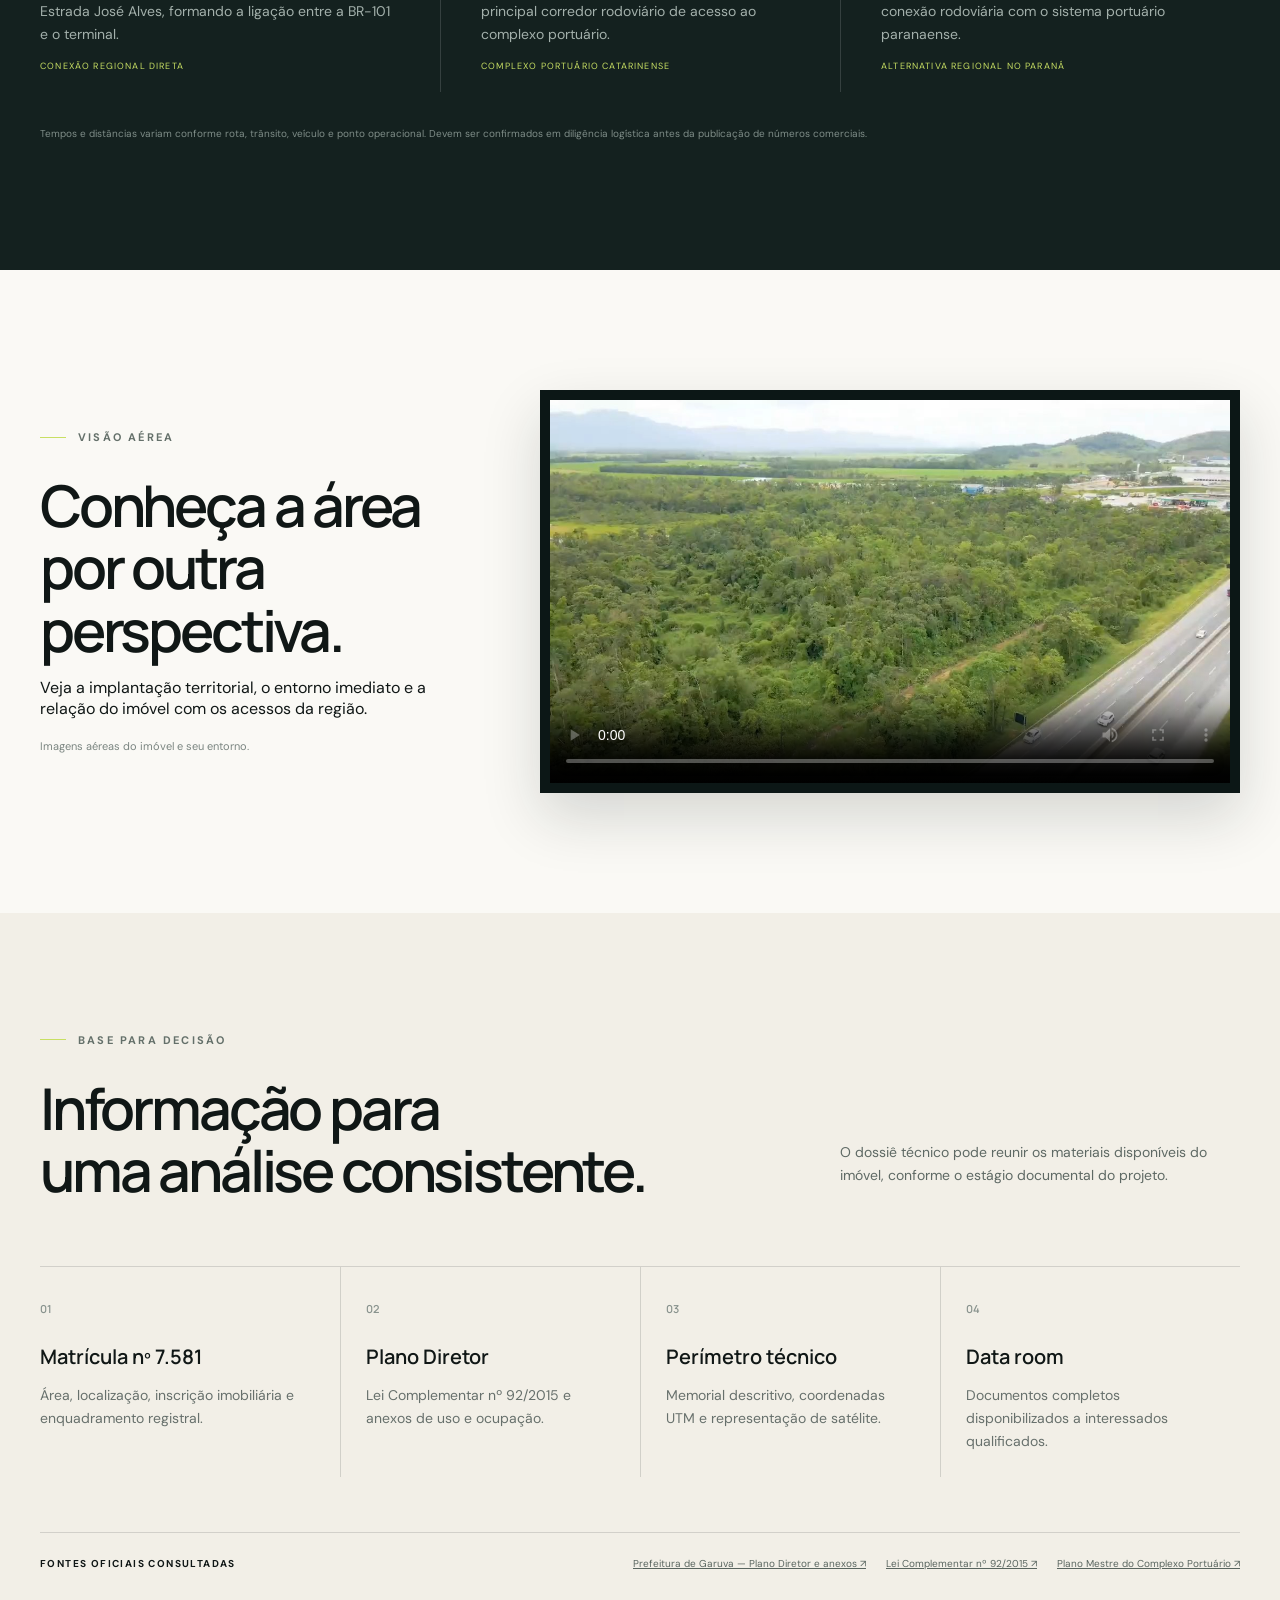
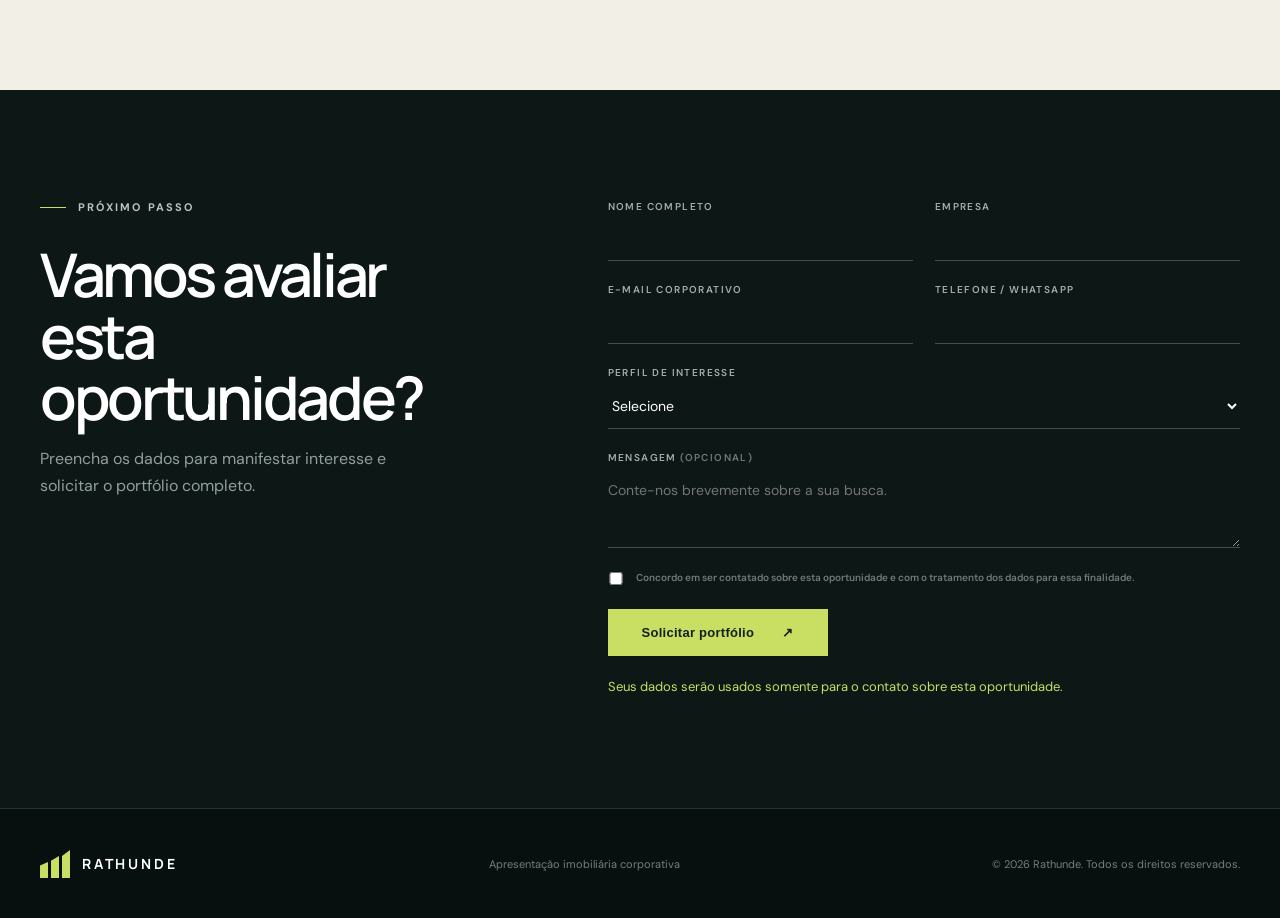
==== commit b328e453: "Ativar formulário de contato" ====
--- a/index.html
+++ b/index.html
@@ -140,14 +140,20 @@
         <h2>Vamos avaliar<br>esta oportunidade?</h2>
         <p>Preencha os dados para manifestar interesse e solicitar o portfólio completo.</p>
       </div>
-      <form id="lead-form" novalidate>
+      <form id="lead-form" action="https://formsubmit.co/leo@rathunde.com" method="POST">
+        <input type="hidden" name="_subject" value="Novo interessado — Área logística Garuva">
+        <input type="hidden" name="_template" value="table">
+        <input type="hidden" name="_captcha" value="false">
+        <input type="hidden" name="_next" value="https://garuva.rathunde.com/obrigado.html">
+        <input type="hidden" name="_url" value="https://garuva.rathunde.com/">
+        <input class="honey" type="text" name="_honey" tabindex="-1" autocomplete="off">
         <div class="form-row"><label>Nome completo<input name="nome" autocomplete="name" required></label><label>Empresa<input name="empresa" autocomplete="organization" required></label></div>
         <div class="form-row"><label>E-mail corporativo<input name="email" type="email" autocomplete="email" required></label><label>Telefone / WhatsApp<input name="telefone" type="tel" autocomplete="tel" required></label></div>
         <label>Perfil de interesse<select name="perfil" required><option value="">Selecione</option><option>Operador logístico</option><option>Incorporadora / desenvolvedora</option><option>Fundo / investidor institucional</option><option>Indústria</option><option>Outro</option></select></label>
         <label>Mensagem <span>(opcional)</span><textarea name="mensagem" rows="3" placeholder="Conte-nos brevemente sobre a sua busca."></textarea></label>
-        <label class="consent"><input type="checkbox" required><span>Concordo em ser contatado sobre esta oportunidade e com o tratamento dos dados para essa finalidade.</span></label>
+        <label class="consent"><input type="checkbox" name="Consentimento" value="Concordou" required><span>Concordo em ser contatado sobre esta oportunidade e com o tratamento dos dados para essa finalidade.</span></label>
         <button class="button submit" type="submit">Solicitar portfólio <span>↗</span></button>
-        <p class="form-status" aria-live="polite"></p>
+        <p class="form-status" aria-live="polite">Seus dados serão usados somente para o contato sobre esta oportunidade.</p>
       </form>
     </section>
   </main>
--- a/validation.css
+++ b/validation.css
@@ -39,6 +39,7 @@
 .sources{display:flex;gap:20px;align-items:center;flex-wrap:wrap;border-top:1px solid var(--line);margin-top:55px;padding-top:24px;font-size:10px}
 .sources strong{text-transform:uppercase;letter-spacing:.14em;margin-right:auto}
 .sources a{text-decoration:underline;color:#59655f}
+.honey{position:absolute!important;left:-10000px!important;width:1px!important;height:1px!important;opacity:0!important;pointer-events:none!important}
 .hero-map{height:150px;position:relative;overflow:hidden;background:#142421}
 .hero-map img{width:122%;height:auto;max-width:none;transform:translate(-9%,-66px);filter:saturate(.78) contrast(1.06) brightness(.82)}
 .hero-map:after{content:"";position:absolute;inset:0;box-shadow:inset 0 0 0 1px rgba(200,223,99,.24)}
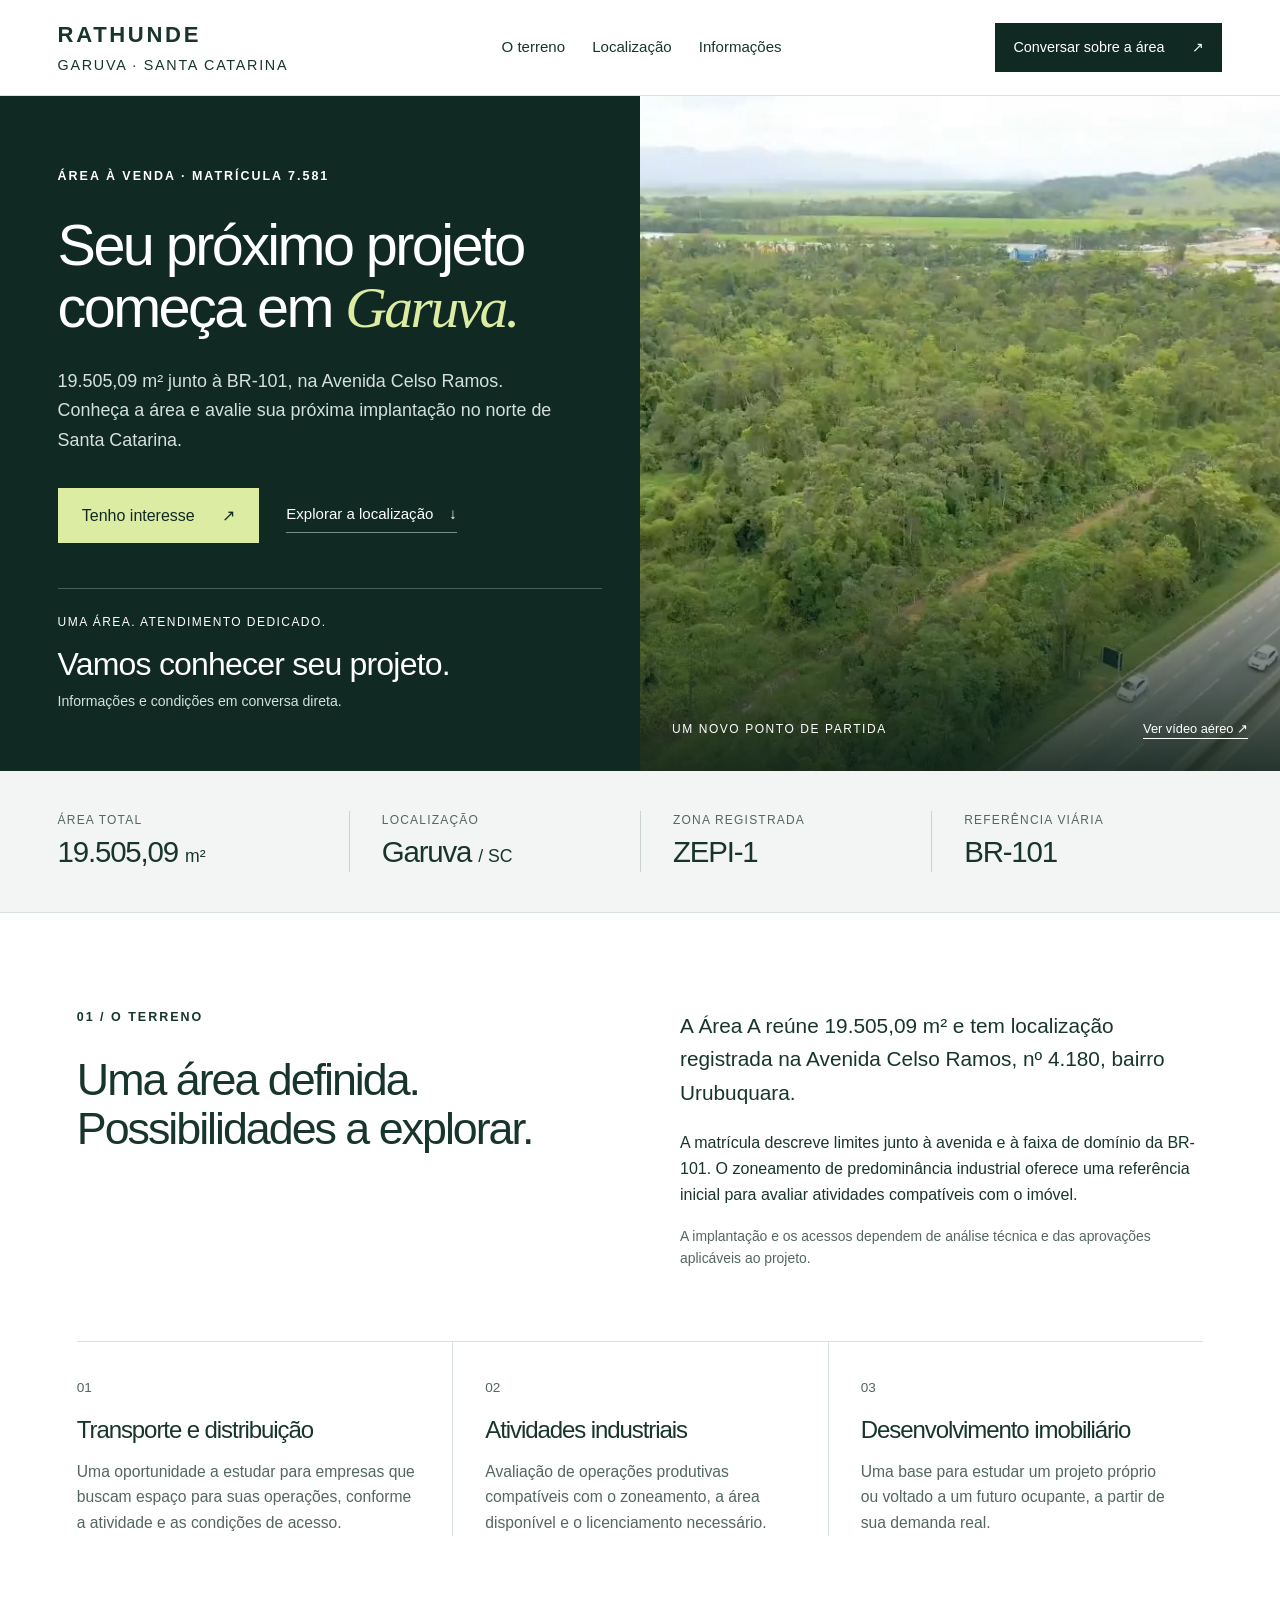
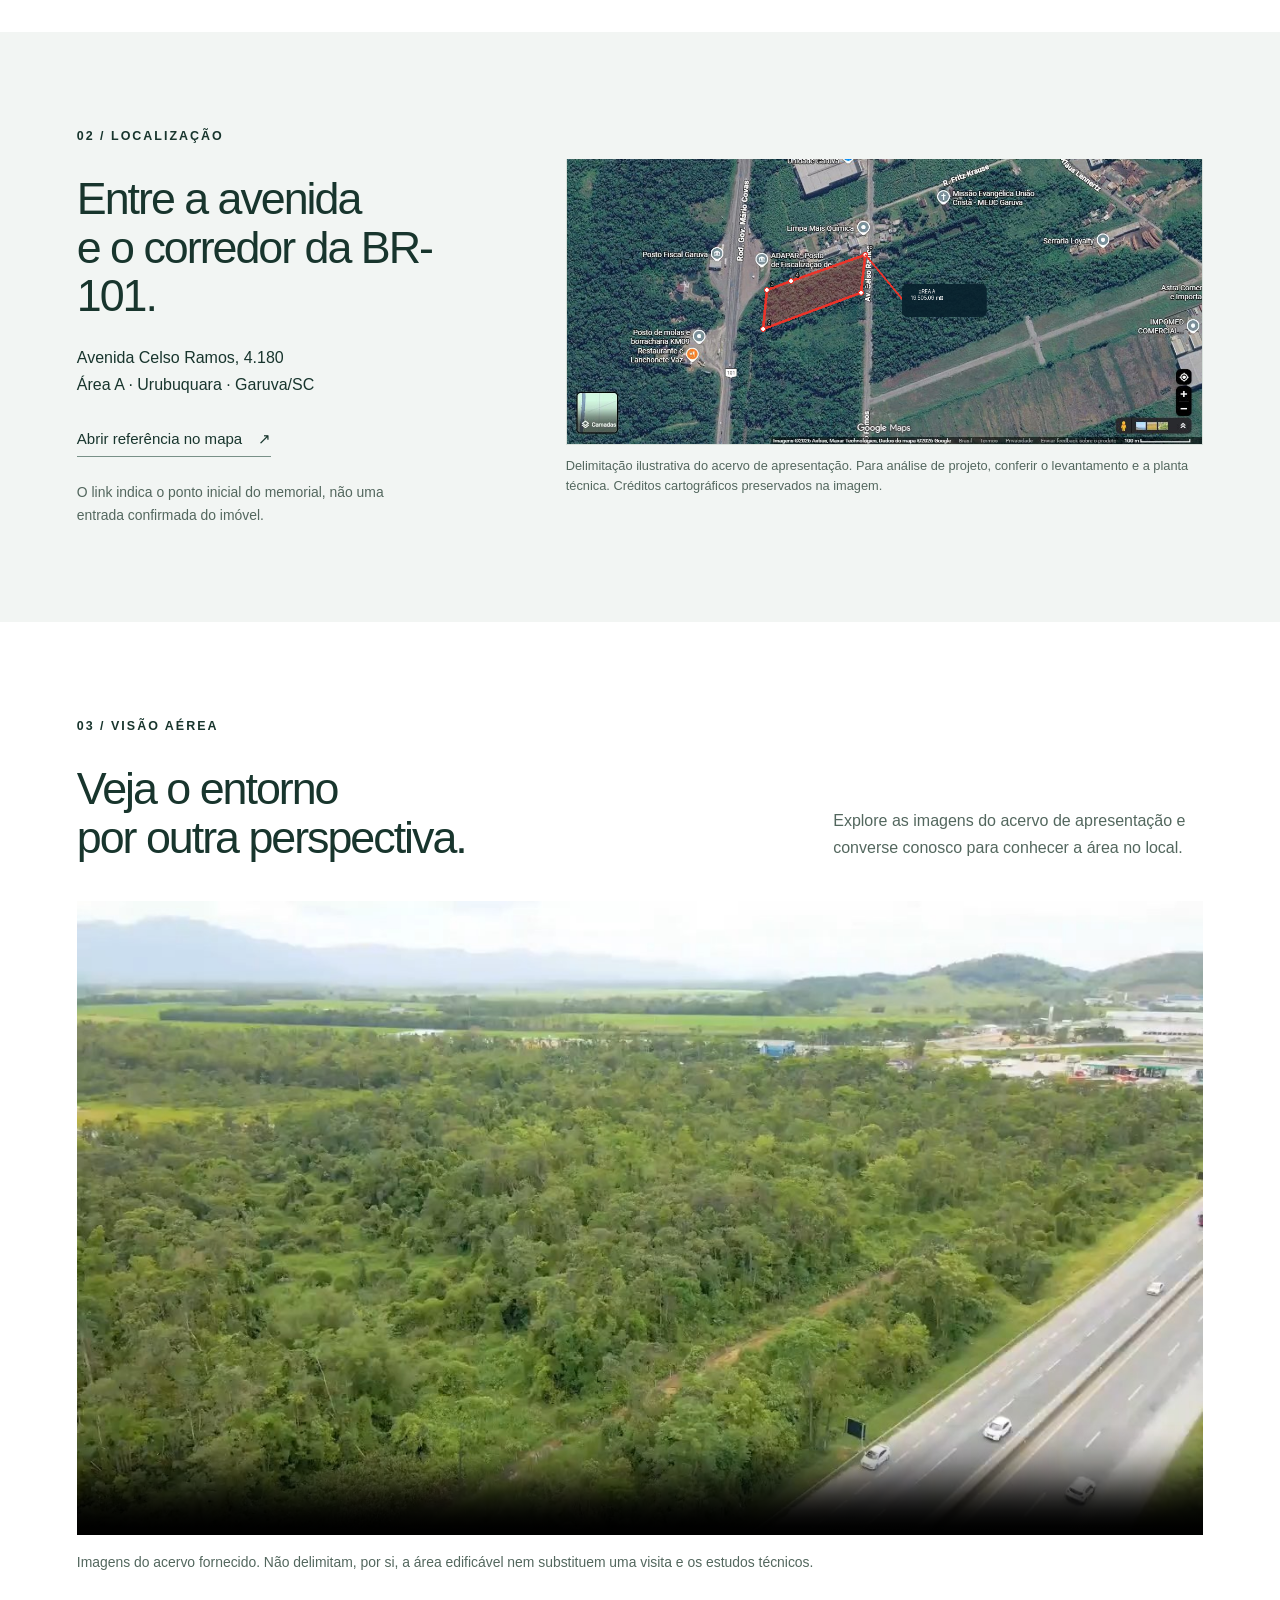
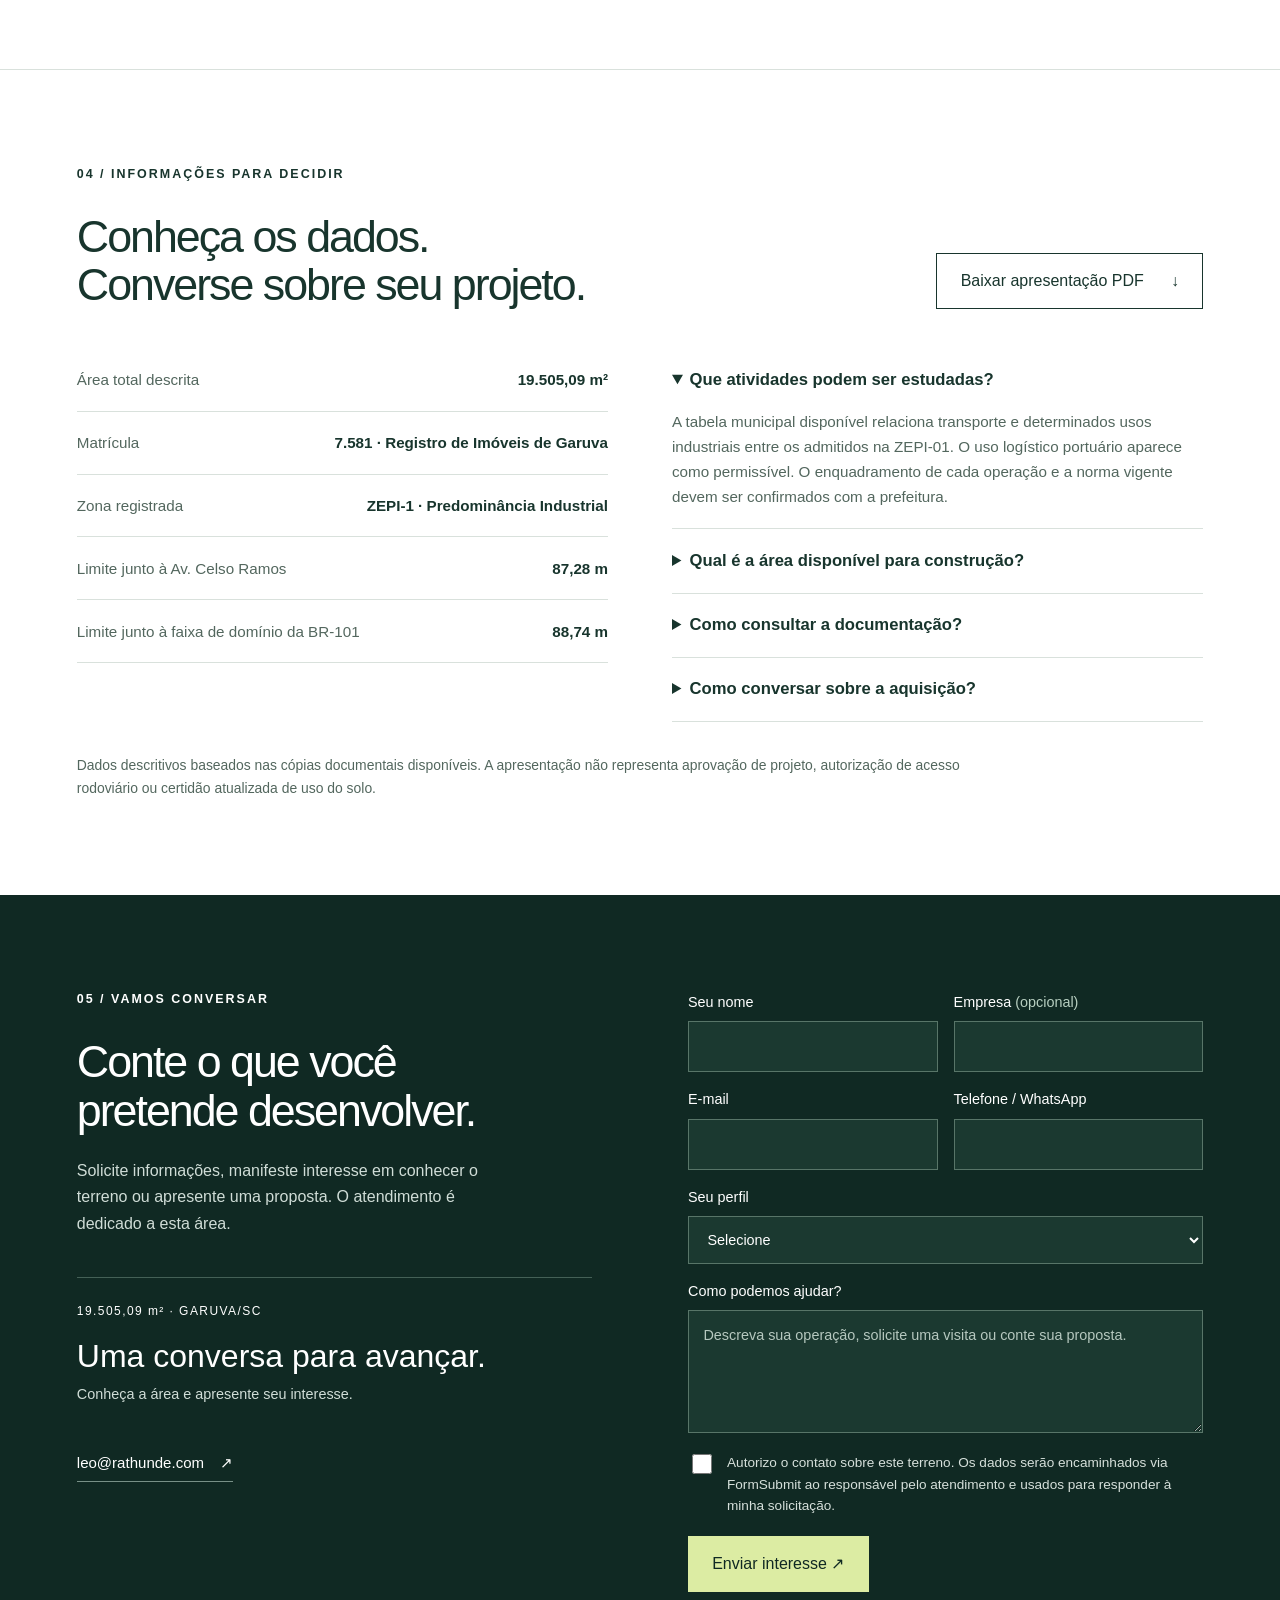
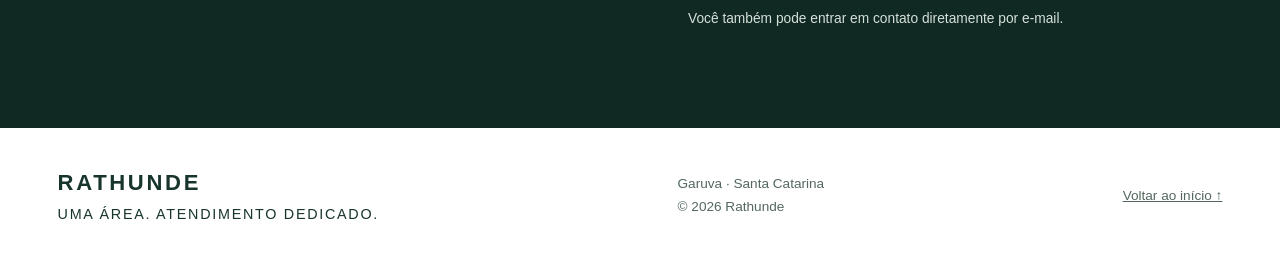
==== commit dc347895: "Reestruturar apresentação do terreno sem preço" ====
--- a/index.html
+++ b/index.html
@@ -1,168 +1,25 @@
-<!doctype html>
-<html lang="pt-BR">
-<head>
-  <meta charset="utf-8">
-  <meta name="viewport" content="width=device-width, initial-scale=1">
-  <title>Área Logística e Industrial na BR-101 em Garuva/SC | Rathunde</title>
-  <meta name="description" content="Área de 19.505,09 m² em Garuva/SC, zoneamento ZEPI-01, frente para a BR-101 e conexão regional com os portos de Itapoá, São Francisco do Sul e Paranaguá.">
-  <meta name="robots" content="index,follow">
-  <meta name="theme-color" content="#0d1918">
-  <meta property="og:type" content="website">
-  <meta property="og:locale" content="pt_BR">
-  <meta property="og:title" content="Área estratégica para desenvolvimento logístico e industrial">
-  <meta property="og:description" content="Conheça a oportunidade e solicite o portfólio técnico completo.">
-  <meta property="og:url" content="https://garuva.rathunde.com/">
-  <link rel="canonical" href="https://garuva.rathunde.com/">
-  <link rel="icon" href="assets/favicon.svg" type="image/svg+xml">
-  <link rel="preconnect" href="https://fonts.googleapis.com">
-  <link rel="preconnect" href="https://fonts.gstatic.com" crossorigin>
-  <link href="https://fonts.googleapis.com/css2?family=DM+Sans:wght@400;500;600;700&family=Manrope:wght@500;600;700&display=swap" rel="stylesheet">
-  <link rel="stylesheet" href="styles.css">
-  <link rel="stylesheet" href="validation.css">
-</head>
-<body>
-  <a class="skip-link" href="#conteudo">Ir para o conteúdo</a>
-  <header class="site-header" id="topo">
-    <a class="brand" href="#topo" aria-label="Rathunde — início">
-      <span class="brand-mark" aria-hidden="true"><i></i><i></i><i></i></span>
-      <span>RATHUNDE</span>
-    </a>
-    <nav aria-label="Navegação principal">
-      <a href="#oportunidade">Oportunidade</a>
-      <a href="#urbanismo">Zoneamento</a>
-      <a href="#localizacao">Localização</a>
-    </nav>
-    <a class="button button-small" href="#contato">Solicitar portfólio</a>
-  </header>
-
-  <main id="conteudo">
-    <section class="hero">
-      <div class="hero-grid" aria-hidden="true"></div>
-      <div class="hero-orbit orbit-a" aria-hidden="true"></div>
-      <div class="hero-orbit orbit-b" aria-hidden="true"></div>
-      <div class="hero-content">
-        <p class="eyebrow"><span></span> Oportunidade imobiliária B2B</p>
-        <h1>Espaço para grandes<br><em>operações.</em></h1>
-        <p class="hero-lead">19.505,09 m² em Garuva/SC, com frente para a BR-101, acesso pela Avenida Celso Ramos e enquadramento ZEPI-01 averbado na matrícula.</p>
-        <div class="hero-actions">
-          <a class="button" href="#contato">Solicitar portfólio técnico <span>↗</span></a>
-          <a class="text-link" href="#oportunidade">Conhecer a oportunidade <span>↓</span></a>
-        </div>
-      </div>
-      <aside class="hero-card" aria-label="Visão geral">
-        <p>Visão da oportunidade</p>
-        <div class="hero-map"><img src="assets/area-satelite-delimitada.png" alt="Vista de satélite da Área A delimitada em vermelho"><span>Perímetro do imóvel</span></div>
-        <dl>
-          <div><dt>Área total</dt><dd>19.505,09 m²</dd></div>
-          <div><dt>Zoneamento</dt><dd>ZEPI-01</dd></div>
-          <div><dt>Matrícula</dt><dd>nº 7.581</dd></div>
-        </dl>
-      </aside>
-      <div class="scroll-note">Explore a oportunidade <span></span></div>
-    </section>
-
-    <section class="section intro" id="oportunidade">
-      <div>
-        <p class="eyebrow dark"><span></span> A oportunidade</p>
-        <h2>Uma área pensada para conversas de longo prazo.</h2>
-      </div>
-      <div class="intro-copy">
-        <p>Localizado na Avenida Celso Ramos, nº 4.180, Área A, bairro Urubuquara, o imóvel está inserido no corredor da BR-101 e tem enquadramento principal ZEPI-01 — Zona Especial de Predominância Industrial.</p>
-        <p class="disclaimer">Enquadramento baseado na matrícula nº 7.581 e nos documentos municipais consultados. A implantação permanece sujeita a consulta de viabilidade, faixa de domínio, licenciamento, projetos e aprovações dos órgãos competentes.</p>
-      </div>
-      <div class="principles">
-        <article><span>01</span><h3>Visão corporativa</h3><p>Comunicação direta para decisores, equipes de expansão e desenvolvimento imobiliário.</p></article>
-        <article><span>02</span><h3>Dupla frente viária</h3><p>Referências documentais para a BR-101 e para a Avenida Governador Celso Ramos.</p></article>
-        <article><span>03</span><h3>Base urbanística</h3><p>ZEPI-01 confirmada por averbação registral e documentos do Plano Diretor municipal.</p></article>
-      </div>
-    </section>
-
-    <section class="section urbanism" id="urbanismo">
-      <div class="section-heading dark-heading"><div><p class="eyebrow dark"><span></span> Validação urbanística</p><h2>ZEPI-01 no<br>Plano Diretor.</h2></div><p>A matrícula registra o zoneamento principal do imóvel e remete à Lei Complementar Municipal nº 92/2015.</p></div>
-      <div class="validation-banner"><div><span>Enquadramento registrado</span><strong>Zona Especial de Predominância Industrial — ZEPI-01</strong></div><p>O art. 49 do Plano Diretor destina a ZEPI-01 a atividades dos setores terciário e secundário de baixo impacto, conforme a classificação de usos do Anexo II.</p></div>
-      <div class="zoning-metrics"><article><span>Taxa de ocupação</span><strong>70%</strong></article><article><span>Permeabilidade</span><strong>30%</strong></article><article><span>Coeficiente</span><strong>1,0</strong></article><article><span>Gabarito</span><strong>3 pav.</strong></article><article><span>Lote mínimo</span><strong>1.000 m²</strong></article><article><span>Frente mínima</span><strong>20 m</strong></article></div>
-      <div class="legal-notice"><strong>Atenção à testada para rodovia</strong><p>O Anexo II determina que, quando o imóvel fizer testada para rodovia estadual ou federal, o recuo frontal deve observar a faixa de domínio e a faixa não edificante aplicáveis. Recuos laterais e de fundos indicados para ZEPI-01: 3 m.</p></div>
-      <p class="technical-note"><strong>Escopo desta validação:</strong> conferência documental para apresentação comercial. Não equivale a certidão municipal atualizada de uso do solo, consulta de viabilidade, aprovação de acesso pelo DNIT, licença ambiental ou parecer jurídico.</p>
-    </section>
-
-    <section class="section vocations" id="vocacoes">
-      <div class="section-heading">
-        <div><p class="eyebrow"><span></span> Possibilidades em avaliação</p><h2>Vocações para<br>desenvolvimento.</h2></div>
-        <p>Cenários potenciais para orientar a análise inicial. A implantação depende dos estudos técnicos e aprovações pertinentes.</p>
-      </div>
-      <div class="vocation-grid">
-        <article class="vocation-card featured"><span>01</span><div class="use-icon" aria-hidden="true"><svg viewBox="0 0 120 90"><path d="M8 35 60 10l52 25v45H8Z"/><path d="M8 35h104M25 80V50h28v30M68 49h28M68 61h28"/></svg></div><h3>Logística</h3><p>Centros de distribuição, armazenagem, operações de transporte e condomínios logísticos.</p><small>Potencial sujeito à viabilidade</small></article>
-        <article class="vocation-card"><span>02</span><div class="use-icon" aria-hidden="true"><svg viewBox="0 0 120 90"><path d="M8 80V38l25-18v18l27-18v18l27-18v60Z"/><path d="M87 80V8h17v72M22 59h13M48 59h13M74 59h13"/></svg></div><h3>Industrial</h3><p>Implantações industriais e operações produtivas compatíveis com os parâmetros locais.</p><small>Potencial sujeito à viabilidade</small></article>
-        <article class="vocation-card"><span>03</span><div class="use-icon" aria-hidden="true"><svg viewBox="0 0 120 90"><path d="M14 78V22h66v56ZM29 65V43h36v22Z"/><path d="M91 16v48M82 25h18M82 55h18M88 16h6M88 64h6"/><circle cx="91" cy="40" r="4"/></svg></div><h3>Built to Suit</h3><p>Desenvolvimento sob medida para ocupantes com requisitos operacionais específicos.</p><small>Potencial sujeito à viabilidade</small></article>
-      </div>
-    </section>
-
-    <section class="section location" id="localizacao">
-      <div class="location-copy">
-        <p class="eyebrow dark"><span></span> Localização e acessos</p>
-        <h2>Conectividade é parte central da decisão.</h2>
-        <p>O ativo está no eixo da BR-101, em Garuva, com conexão às rodovias que atendem os principais complexos portuários do Norte de Santa Catarina e do Paraná.</p>
-        <ul>
-          <li><span>01</span> Frente para a BR-101</li>
-          <li><span>02</span> Avenida Governador Celso Ramos</li>
-          <li><span>03</span> Coordenadas e perímetro em memorial descritivo</li>
-        </ul>
-        <a class="text-link dark-link" href="#contato">Solicitar dados de localização <span>↗</span></a>
-      </div>
-      <figure class="property-map"><img src="assets/area-satelite-delimitada.png" alt="Imagem de satélite do Google Maps com a Área A de 19.505,09 m² delimitada"><figcaption>Perímetro reconstruído a partir das coordenadas UTM do memorial. Referência comercial; conferir levantamento e planta técnica.</figcaption></figure>
-    </section>
-
-    <section class="section ports" id="portos">
-      <div class="section-heading"><div><p class="eyebrow"><span></span> Conexão portuária</p><h2>Três portos no<br>raio regional.</h2></div><p>A posição em Garuva conecta o ativo a três sistemas portuários relevantes por meio do corredor BR-101 e seus acessos estaduais e federais.</p></div>
-      <div class="port-grid"><article><span>01</span><h3>Porto Itapoá</h3><p>A SC-417, em Garuva, conecta-se à SC-416 e à Estrada José Alves, formando a ligação entre a BR-101 e o terminal.</p><small>Conexão regional direta</small></article><article><span>02</span><h3>São Francisco do Sul</h3><p>A BR-101 conecta-se à BR-280 no sentido leste, principal corredor rodoviário de acesso ao complexo portuário.</p><small>Complexo portuário catarinense</small></article><article><span>03</span><h3>Paranaguá</h3><p>A posição ao norte de Santa Catarina favorece a conexão rodoviária com o sistema portuário paranaense.</p><small>Alternativa regional no Paraná</small></article></div>
-      <p class="route-note">Tempos e distâncias variam conforme rota, trânsito, veículo e ponto operacional. Devem ser confirmados em diligência logística antes da publicação de números comerciais.</p>
-    </section>
-
-    <section class="section drone" id="video"><div class="drone-copy"><p class="eyebrow dark"><span></span> Visão aérea</p><h2>Conheça a área<br>por outra perspectiva.</h2><p>Veja a implantação territorial, o entorno imediato e a relação do imóvel com os acessos da região.</p><small class="video-note">Imagens aéreas do imóvel e seu entorno.</small></div><div class="video-frame"><video controls preload="metadata" playsinline poster="assets/video-drone-poster.jpg" aria-label="Vídeo aéreo do terreno em Garuva"><source src="assets/video-drone.mp4" type="video/mp4">Seu navegador não oferece suporte à reprodução deste vídeo. <a href="assets/video-drone.mp4">Baixe o arquivo MP4</a>.</video></div></section>
-
-    <section class="section diligence">
-      <div class="section-heading dark-heading">
-        <div><p class="eyebrow dark"><span></span> Base para decisão</p><h2>Informação para<br>uma análise consistente.</h2></div>
-        <p>O dossiê técnico pode reunir os materiais disponíveis do imóvel, conforme o estágio documental do projeto.</p>
-      </div>
-      <div class="diligence-grid">
-        <article><span>01</span><h3>Matrícula nº 7.581</h3><p>Área, localização, inscrição imobiliária e enquadramento registral.</p></article>
-        <article><span>02</span><h3>Plano Diretor</h3><p>Lei Complementar nº 92/2015 e anexos de uso e ocupação.</p></article>
-        <article><span>03</span><h3>Perímetro técnico</h3><p>Memorial descritivo, coordenadas UTM e representação de satélite.</p></article>
-        <article><span>04</span><h3>Data room</h3><p>Documentos completos disponibilizados a interessados qualificados.</p></article>
-      </div>
-      <div class="sources"><strong>Fontes oficiais consultadas</strong><a href="https://servicos.garuva.sc.gov.br/pagina-5117/" target="_blank" rel="noopener">Prefeitura de Garuva — Plano Diretor e anexos ↗</a><a href="https://servicos.garuva.sc.gov.br/uploads/sites/614/2023/08/919765_1_Plano_Diretor_Municipal___Lei_Complementar_n_922015.pdf" target="_blank" rel="noopener">Lei Complementar nº 92/2015 ↗</a><a href="https://portosaofrancisco.com.br/public/uploads/pdfs/plano_mestre.pdf" target="_blank" rel="noopener">Plano Mestre do Complexo Portuário ↗</a></div>
-    </section>
-
-    <section class="contact" id="contato">
-      <div class="contact-intro">
-        <p class="eyebrow"><span></span> Próximo passo</p>
-        <h2>Vamos avaliar<br>esta oportunidade?</h2>
-        <p>Preencha os dados para manifestar interesse e solicitar o portfólio completo.</p>
-      </div>
-      <form id="lead-form" action="https://formsubmit.co/leo@rathunde.com" method="POST">
-        <input type="hidden" name="_subject" value="Novo interessado — Área logística Garuva">
-        <input type="hidden" name="_template" value="table">
-        <input type="hidden" name="_captcha" value="false">
-        <input type="hidden" name="_next" value="https://garuva.rathunde.com/obrigado.html">
-        <input type="hidden" name="_url" value="https://garuva.rathunde.com/">
-        <input class="honey" type="text" name="_honey" tabindex="-1" autocomplete="off">
-        <div class="form-row"><label>Nome completo<input name="nome" autocomplete="name" required></label><label>Empresa<input name="empresa" autocomplete="organization" required></label></div>
-        <div class="form-row"><label>E-mail corporativo<input name="email" type="email" autocomplete="email" required></label><label>Telefone / WhatsApp<input name="telefone" type="tel" autocomplete="tel" required></label></div>
-        <label>Perfil de interesse<select name="perfil" required><option value="">Selecione</option><option>Operador logístico</option><option>Incorporadora / desenvolvedora</option><option>Fundo / investidor institucional</option><option>Indústria</option><option>Outro</option></select></label>
-        <label>Mensagem <span>(opcional)</span><textarea name="mensagem" rows="3" placeholder="Conte-nos brevemente sobre a sua busca."></textarea></label>
-        <label class="consent"><input type="checkbox" name="Consentimento" value="Concordou" required><span>Concordo em ser contatado sobre esta oportunidade e com o tratamento dos dados para essa finalidade.</span></label>
-        <button class="button submit" type="submit">Solicitar portfólio <span>↗</span></button>
-        <p class="form-status" aria-live="polite">Seus dados serão usados somente para o contato sobre esta oportunidade.</p>
-      </form>
-    </section>
-  </main>
-
-  <footer>
-    <a class="brand footer-brand" href="#topo"><span class="brand-mark" aria-hidden="true"><i></i><i></i><i></i></span><span>RATHUNDE</span></a>
-    <p>Apresentação imobiliária corporativa</p>
-    <p>© <span id="year"></span> Rathunde. Todos os direitos reservados.</p>
-  </footer>
-  <script src="script.js"></script>
-</body>
-</html>
+<!doctype html>
+<html lang="pt-BR">
+<head>
+<meta charset="utf-8"><meta name="viewport" content="width=device-width,initial-scale=1">
+<title>Terreno de 19.505,09 m² em Garuva | Rathunde</title>
+<meta name="description" content="Conheça a Área A em Garuva/SC: 19.505,09 m² junto à BR-101, Avenida Celso Ramos e zoneamento industrial registrado. Solicite informações sobre a aquisição.">
+<meta name="theme-color" content="#102923"><meta property="og:type" content="website"><meta property="og:locale" content="pt_BR"><meta property="og:title" content="19.505,09 m² em Garuva — Rathunde"><meta property="og:description" content="Uma área para avaliar seu próximo projeto. Conheça o terreno, veja as imagens e converse sobre a aquisição."><meta property="og:url" content="https://garuva.rathunde.com/"><link rel="canonical" href="https://garuva.rathunde.com/"><link rel="icon" href="assets/favicon.svg" type="image/svg+xml"><link rel="stylesheet" href="styles.css">
+</head>
+<body>
+<a class="skip" href="#conteudo">Ir para o conteúdo</a>
+<header class="header"><a class="brand" href="#inicio">RATHUNDE<span>GARUVA · SANTA CATARINA</span></a><nav aria-label="Navegação principal"><a href="#terreno">O terreno</a><a href="#localizacao">Localização</a><a href="#informacoes">Informações</a></nav><a class="button small" href="#contato">Conversar sobre a área <span aria-hidden="true">↗</span></a></header>
+<main id="conteudo">
+<section class="hero" id="inicio">
+<div class="hero-copy"><p class="eyebrow">ÁREA À VENDA · MATRÍCULA 7.581</p><h1>Seu próximo projeto<br>começa em <em>Garuva.</em></h1><p class="lead">19.505,09 m² junto à BR-101, na Avenida Celso Ramos. Conheça a área e avalie sua próxima implantação no norte de Santa Catarina.</p><div class="hero-actions"><a class="button cream" href="#contato">Tenho interesse <span aria-hidden="true">↗</span></a><a class="underlink" href="#localizacao">Explorar a localização <span aria-hidden="true">↓</span></a></div><div class="offer"><span>UMA ÁREA. ATENDIMENTO DEDICADO.</span><strong>Vamos conhecer seu projeto.</strong><p>Informações e condições em conversa direta.</p></div></div>
+<figure class="hero-image"><img src="assets/video-drone-poster.jpg" alt="Vista aérea com vegetação e rodovia, do acervo de apresentação do terreno em Garuva" fetchpriority="high"><figcaption><span>UM NOVO PONTO DE PARTIDA</span><a href="#video">Ver vídeo aéreo <span aria-hidden="true">↗</span></a></figcaption></figure>
+</section>
+<div class="facts" aria-label="Dados principais"><div><span>ÁREA TOTAL</span><strong>19.505,09 <small>m²</small></strong></div><div><span>LOCALIZAÇÃO</span><strong>Garuva <small>/ SC</small></strong></div><div><span>ZONA REGISTRADA</span><strong>ZEPI-1</strong></div><div><span>REFERÊNCIA VIÁRIA</span><strong>BR-101</strong></div></div>
+<section class="section overview" id="terreno"><div><p class="eyebrow">01 / O TERRENO</p><h2>Uma área definida.<br>Possibilidades a explorar.</h2></div><div><p class="large">A Área A reúne 19.505,09 m² e tem localização registrada na Avenida Celso Ramos, nº 4.180, bairro Urubuquara.</p><p>A matrícula descreve limites junto à avenida e à faixa de domínio da BR-101. O zoneamento de predominância industrial oferece uma referência inicial para avaliar atividades compatíveis com o imóvel.</p><p class="note">A implantação e os acessos dependem de análise técnica e das aprovações aplicáveis ao projeto.</p></div><div class="use-grid"><article><span>01</span><h3>Transporte e distribuição</h3><p>Uma oportunidade a estudar para empresas que buscam espaço para suas operações, conforme a atividade e as condições de acesso.</p></article><article><span>02</span><h3>Atividades industriais</h3><p>Avaliação de operações produtivas compatíveis com o zoneamento, a área disponível e o licenciamento necessário.</p></article><article><span>03</span><h3>Desenvolvimento imobiliário</h3><p>Uma base para estudar um projeto próprio ou voltado a um futuro ocupante, a partir de sua demanda real.</p></article></div></section>
+<section class="location section" id="localizacao"><div class="location-heading"><p class="eyebrow">02 / LOCALIZAÇÃO</p><h2>Entre a avenida<br>e o corredor da BR-101.</h2><p>Avenida Celso Ramos, 4.180<br>Área A · Urubuquara · Garuva/SC</p><a class="underlink dark" href="https://www.google.com/maps/search/?api=1&amp;query=-26.058239,-48.857115" target="_blank" rel="noopener noreferrer">Abrir referência no mapa <span aria-hidden="true">↗</span></a><p class="note">O link indica o ponto inicial do memorial, não uma entrada confirmada do imóvel.</p></div><figure class="map"><a href="assets/area-satelite-delimitada.png" target="_blank" rel="noopener" aria-label="Abrir imagem de localização ampliada"><img src="assets/area-satelite-delimitada.png" alt="Mapa de satélite do acervo, com delimitação ilustrativa da Área A entre a BR-101 e a Avenida Celso Ramos" loading="lazy"></a><figcaption>Delimitação ilustrativa do acervo de apresentação. Para análise de projeto, conferir o levantamento e a planta técnica. Créditos cartográficos preservados na imagem.</figcaption></figure></section>
+<section class="section video-section" id="video"><div class="section-title"><div><p class="eyebrow">03 / VISÃO AÉREA</p><h2>Veja o entorno<br>por outra perspectiva.</h2></div><p>Explore as imagens do acervo de apresentação e converse conosco para conhecer a área no local.</p></div><video controls playsinline preload="none" poster="assets/video-drone-poster.jpg" aria-label="Vídeo aéreo do acervo de apresentação da área de Garuva"><source src="assets/video-drone.mp4" type="video/mp4">Seu navegador não reproduz este vídeo. <a href="assets/video-drone.mp4">Abrir vídeo</a>.</video><p class="note">Imagens do acervo fornecido. Não delimitam, por si, a área edificável nem substituem uma visita e os estudos técnicos.</p></section>
+<section class="section information" id="informacoes"><div class="section-title"><div><p class="eyebrow">04 / INFORMAÇÕES PARA DECIDIR</p><h2>Conheça os dados.<br>Converse sobre seu projeto.</h2></div><a class="button outline" href="assets/apresentacao-garuva.pdf" download>Baixar apresentação PDF <span aria-hidden="true">↓</span></a></div><div class="info-grid"><dl class="specs"><div><dt>Área total descrita</dt><dd>19.505,09 m²</dd></div><div><dt>Matrícula</dt><dd>7.581 · Registro de Imóveis de Garuva</dd></div><div><dt>Zona registrada</dt><dd>ZEPI-1 · Predominância Industrial</dd></div><div><dt>Limite junto à Av. Celso Ramos</dt><dd>87,28 m</dd></div><div><dt>Limite junto à faixa de domínio da BR-101</dt><dd>88,74 m</dd></div></dl><div class="questions"><details open><summary>Que atividades podem ser estudadas?</summary><p>A tabela municipal disponível relaciona transporte e determinados usos industriais entre os admitidos na ZEPI-01. O uso logístico portuário aparece como permissível. O enquadramento de cada operação e a norma vigente devem ser confirmados com a prefeitura.</p></details><details><summary>Qual é a área disponível para construção?</summary><p>A área total é de 19.505,09 m². A área efetivamente edificável depende de levantamento, faixas rodoviárias, condições ambientais, recuos e estudo de implantação. Ainda não há uma metragem edificável definida nesta apresentação.</p></details><details><summary>Como consultar a documentação?</summary><p>Solicite os documentos pertinentes à análise do imóvel pelo formulário abaixo. A situação registral atual e os poderes de representação para a venda devem ser conferidos durante a negociação.</p></details><details><summary>Como conversar sobre a aquisição?</summary><p>Entre em contato para apresentar seu interesse. Os valores e as condições de pagamento serão tratados diretamente durante a conversa.</p></details></div></div><p class="note">Dados descritivos baseados nas cópias documentais disponíveis. A apresentação não representa aprovação de projeto, autorização de acesso rodoviário ou certidão atualizada de uso do solo.</p></section>
+<section class="contact section" id="contato"><div class="contact-copy"><p class="eyebrow">05 / VAMOS CONVERSAR</p><h2>Conte o que você<br>pretende desenvolver.</h2><p>Solicite informações, manifeste interesse em conhecer o terreno ou apresente uma proposta. O atendimento é dedicado a esta área.</p><div class="contact-price"><span>19.505,09 m² · GARUVA/SC</span><strong>Uma conversa para avançar.</strong><p>Conheça a área e apresente seu interesse.</p></div><a class="underlink" href="mailto:leo@rathunde.com?subject=Interesse%20na%20%C3%A1rea%20de%20Garuva">leo@rathunde.com <span aria-hidden="true">↗</span></a></div>
+<form id="lead-form" action="https://formsubmit.co/leo@rathunde.com" method="POST"><input type="hidden" name="_subject" value="Interesse — Terreno Garuva 19.505,09 m²"><input type="hidden" name="_template" value="table"><input type="hidden" name="_captcha" value="false"><input type="hidden" name="_next" value="https://garuva.rathunde.com/obrigado.html"><input type="hidden" name="_url" value="https://garuva.rathunde.com/"><input type="hidden" name="imovel" value="Área A — Matrícula 7.581 — 19.505,09 m²"><div class="honeypot" aria-hidden="true"><label>Deixe em branco<input name="_honey" tabindex="-1" autocomplete="off"></label></div><div class="form-row"><label>Seu nome<input name="nome" autocomplete="name" required maxlength="120"></label><label>Empresa <span>(opcional)</span><input name="empresa" autocomplete="organization" maxlength="150"></label></div><div class="form-row"><label>E-mail<input name="email" type="email" autocomplete="email" required maxlength="200"></label><label>Telefone / WhatsApp<input name="telefone" type="tel" autocomplete="tel" required maxlength="40"></label></div><label>Seu perfil<select name="perfil" required><option value="">Selecione</option><option>Transporte / logística</option><option>Indústria / distribuição</option><option>Desenvolvedor imobiliário</option><option>Investidor</option><option>Corretor / representante</option><option>Outro</option></select></label><label>Como podemos ajudar?<textarea name="mensagem" rows="4" maxlength="3000" placeholder="Descreva sua operação, solicite uma visita ou conte sua proposta."></textarea></label><label class="consent"><input type="checkbox" name="autorizacao_contato" value="Autorizo contato sobre o terreno de Garuva" required><span>Autorizo o contato sobre este terreno. Os dados serão encaminhados via FormSubmit ao responsável pelo atendimento e usados para responder à minha solicitação.</span></label><button class="button cream" type="submit">Enviar interesse <span aria-hidden="true">↗</span></button><p class="form-status" role="status" aria-live="polite">Você também pode entrar em contato diretamente por e-mail.</p></form></section>
+</main><footer><a class="brand" href="#inicio">RATHUNDE<span>UMA ÁREA. ATENDIMENTO DEDICADO.</span></a><p>Garuva · Santa Catarina<br>© <span id="year">2026</span> Rathunde</p><a href="#inicio">Voltar ao início ↑</a></footer><script src="script.js"></script>
+</body></html>
--- a/styles.css
+++ b/styles.css
@@ -1 +1,3 @@
-:root{--ink:#101716;--deep:#0c1716;--cream:#f2efe7;--paper:#faf9f5;--sage:#9aad82;--lime:#c8df63;--line:rgba(16,23,22,.14);--muted:#67706c;--max:1200px}*{box-sizing:border-box}html{scroll-behavior:smooth}body{margin:0;background:var(--paper);color:var(--ink);font-family:"DM Sans",sans-serif;-webkit-font-smoothing:antialiased}a{color:inherit;text-decoration:none}.skip-link{position:fixed;top:-60px;left:16px;background:white;padding:12px 18px;z-index:100}.skip-link:focus{top:16px}.site-header{height:86px;display:flex;align-items:center;justify-content:space-between;padding:0 clamp(24px,5vw,72px);background:var(--deep);color:white;border-bottom:1px solid rgba(255,255,255,.1);position:absolute;z-index:10;width:100%}.brand{display:flex;align-items:center;gap:12px;font:700 14px/1 Manrope;letter-spacing:.2em}.brand-mark{width:30px;height:28px;display:flex;gap:3px;align-items:flex-end}.brand-mark i{display:block;width:8px;background:var(--lime);clip-path:polygon(0 22%,100% 0,100% 100%,0 100%)}.brand-mark i:nth-child(1){height:16px}.brand-mark i:nth-child(2){height:22px}.brand-mark i:nth-child(3){height:28px}.site-header nav{display:flex;gap:34px;color:#bfc8c4;font-size:13px}.site-header nav a:hover{color:white}.button{display:inline-flex;align-items:center;justify-content:center;gap:28px;padding:16px 20px;background:var(--lime);color:#142019;border:0;font-weight:700;font-size:13px;letter-spacing:.02em;cursor:pointer;transition:.25s}.button:hover{background:#d9ee7f;transform:translateY(-2px)}.button-small{padding:12px 16px;font-size:12px}.hero{min-height:790px;background:var(--deep);color:white;position:relative;overflow:hidden;padding:190px max(24px,calc((100vw - var(--max))/2)) 100px}.hero-grid{position:absolute;inset:0;background-image:linear-gradient(rgba(255,255,255,.035) 1px,transparent 1px),linear-gradient(90deg,rgba(255,255,255,.035) 1px,transparent 1px);background-size:64px 64px;mask-image:linear-gradient(to right,black,transparent)}.hero:after{content:"";position:absolute;width:650px;height:650px;right:-100px;top:100px;background:radial-gradient(circle,rgba(149,175,123,.23),transparent 65%);filter:blur(15px)}.hero-orbit{position:absolute;border:1px solid rgba(200,223,99,.16);border-radius:50%}.orbit-a{width:700px;height:700px;right:-180px;top:50px}.orbit-b{width:470px;height:470px;right:-55px;top:165px}.hero-content{position:relative;z-index:2;max-width:760px}.eyebrow{text-transform:uppercase;letter-spacing:.2em;font-size:11px;font-weight:700;color:#b9c5c0;display:flex;align-items:center;gap:12px;margin:0 0 30px}.eyebrow span{display:block;width:26px;height:1px;background:var(--lime)}.eyebrow.dark{color:#64706a}.hero h1,.section h2,.contact h2{font-family:Manrope,sans-serif;font-size:clamp(48px,6.2vw,86px);line-height:1.02;letter-spacing:-.055em;margin:0;font-weight:600}.hero h1 em{font-family:Georgia,serif;font-weight:400;color:var(--lime)}.hero-lead{font-size:18px;line-height:1.7;color:#b8c2be;max-width:650px;margin:32px 0 38px}.hero-actions{display:flex;align-items:center;gap:30px}.text-link{font-size:13px;font-weight:700;border-bottom:1px solid rgba(255,255,255,.35);padding-bottom:7px}.text-link span{margin-left:15px}.hero-card{position:absolute;z-index:3;right:max(24px,calc((100vw - var(--max))/2));bottom:70px;width:310px;background:rgba(20,35,33,.92);border:1px solid rgba(255,255,255,.12);padding:22px;backdrop-filter:blur(12px)}.hero-card>p{text-transform:uppercase;letter-spacing:.15em;font-size:10px;color:#8fa099;margin:0 0 15px}.site-diagram{height:150px;position:relative;overflow:hidden;background:#142421}.road{position:absolute;background:#293b36;transform:rotate(-18deg);height:34px;width:380px;left:-30px;top:60px;border-top:1px dashed #64756d;border-bottom:1px dashed #64756d}.road-two{transform:rotate(48deg);left:100px;top:20px}.plot{position:absolute;border:1px solid var(--lime);background:rgba(200,223,99,.09);width:65px;height:38px;transform:skew(-15deg)}.plot-one{left:35px;top:25px}.plot-two{right:36px;bottom:25px}.plot-three{left:105px;bottom:10px;width:80px}.site-diagram b{position:absolute;left:94px;top:65px;font-size:10px;letter-spacing:.2em}.hero-card dl{margin:18px 0 0}.hero-card dl div{display:flex;justify-content:space-between;padding:8px 0;border-top:1px solid rgba(255,255,255,.08);font-size:11px}.hero-card dt{color:#83928d}.hero-card dd{margin:0}.scroll-note{position:absolute;left:35px;bottom:55px;writing-mode:vertical-rl;text-transform:uppercase;letter-spacing:.18em;color:#6f7c77;font-size:9px}.scroll-note span{display:inline-block;width:1px;height:55px;background:#55645e;margin-top:15px}.section{padding:120px max(24px,calc((100vw - var(--max))/2))}.intro{display:grid;grid-template-columns:1.1fr .9fr;gap:90px;background:var(--paper)}.section h2{font-size:clamp(38px,4.5vw,62px);line-height:1.08}.intro-copy{padding-top:48px;color:#59625e;font-size:17px;line-height:1.7}.intro-copy p{margin-top:0}.disclaimer{font-size:12px!important;border-left:2px solid var(--sage);padding-left:18px;margin-top:30px!important}.principles{grid-column:1/-1;display:grid;grid-template-columns:repeat(3,1fr);border-top:1px solid var(--line);margin-top:25px}.principles article{padding:36px 42px 10px 0}.principles article+article{border-left:1px solid var(--line);padding-left:42px}.principles span,.vocation-card>span,.diligence-grid span{font:600 11px Manrope;color:#89938e}.principles h3,.vocation-card h3,.diligence-grid h3{font:600 20px Manrope;margin:25px 0 12px}.principles p,.vocation-card p,.diligence-grid p{color:var(--muted);line-height:1.65;font-size:14px}.vocations{background:#14211f;color:white}.section-heading{display:flex;align-items:flex-end;justify-content:space-between;gap:60px;margin-bottom:65px}.section-heading h2{font-size:clamp(40px,4.5vw,64px)}.section-heading>p{max-width:400px;color:#95a39e;line-height:1.65;font-size:14px}.vocation-grid{display:grid;grid-template-columns:repeat(3,1fr)}.vocation-card{min-height:390px;border:1px solid rgba(255,255,255,.12);padding:34px;display:flex;flex-direction:column}.vocation-card+.vocation-card{border-left:0}.vocation-card.featured{background:var(--lime);color:var(--ink)}.vocation-card.featured p{color:#445043}.vocation-card .icon{height:115px;margin:45px 0 20px;position:relative}.icon:before,.icon:after{content:"";position:absolute;border:1px solid currentColor;opacity:.65}.warehouse:before{width:105px;height:52px;left:10px;top:35px;clip-path:polygon(0 35%,50% 0,100% 35%,100% 100%,0 100%)}.warehouse:after{width:22px;height:35px;left:52px;top:52px}.industry:before{width:110px;height:65px;left:8px;top:27px;clip-path:polygon(0 30%,25% 10%,25% 30%,50% 10%,50% 30%,75% 10%,75% 30%,100% 10%,100% 100%,0 100%)}.industry:after{width:12px;height:70px;left:20px;top:0}.bts:before{width:70px;height:82px;left:28px;top:5px}.bts:after{width:42px;height:55px;left:42px;top:19px;background:repeating-linear-gradient(90deg,transparent 0 8px,currentColor 9px 10px)}.vocation-card h3{font-size:25px;margin:0}.vocation-card p{color:#9ca9a4;max-width:290px}.vocation-card small{margin-top:auto;text-transform:uppercase;letter-spacing:.14em;color:#83918c;font-size:9px}.featured small{color:#56634f}.location{display:grid;grid-template-columns:.85fr 1.15fr;gap:90px;align-items:center}.location-copy>p:not(.eyebrow){color:var(--muted);line-height:1.7}.location-copy ul{list-style:none;padding:0;margin:35px 0}.location-copy li{padding:16px 0;border-top:1px solid var(--line);font-size:13px}.location-copy li span{color:#98a29d;margin-right:25px}.dark-link{border-color:#aeb5b2}.map-placeholder{min-height:480px;background:#dfe3d8;position:relative;overflow:hidden}.map-lines{position:absolute;inset:-20%;background:repeating-radial-gradient(ellipse at 30% 40%,transparent 0 30px,rgba(56,76,67,.18) 31px 32px,transparent 33px 50px);transform:rotate(-12deg)}.map-placeholder:after{content:"";position:absolute;inset:25px;border:1px solid rgba(39,61,51,.2)}.map-pin{position:absolute;left:58%;top:43%;width:48px;height:48px;border-radius:50% 50% 50% 0;transform:rotate(-45deg);background:var(--deep);z-index:2;box-shadow:0 15px 25px rgba(0,0,0,.2)}.map-pin span{display:block;width:14px;height:14px;background:var(--lime);border-radius:50%;margin:17px}.map-placeholder p{position:absolute;left:50px;bottom:45px;z-index:2;font-size:12px;line-height:1.6}.diligence{background:var(--cream)}.dark-heading>p{color:#5e6964}.diligence-grid{display:grid;grid-template-columns:repeat(4,1fr);border-top:1px solid var(--line)}.diligence-grid article{padding:30px 25px 10px 0}.diligence-grid article+article{border-left:1px solid var(--line);padding-left:25px}.contact{padding:110px max(24px,calc((100vw - var(--max))/2));background:var(--deep);color:white;display:grid;grid-template-columns:.85fr 1.15fr;gap:100px}.contact h2{font-size:clamp(42px,4.7vw,65px)}.contact-intro>p:last-child{color:#91a09a;line-height:1.7;max-width:390px}.contact form{display:flex;flex-direction:column;gap:22px}.form-row{display:grid;grid-template-columns:1fr 1fr;gap:22px}label{font-size:10px;text-transform:uppercase;letter-spacing:.14em;color:#a3afaa;font-weight:600}label span{color:#6e7c76}input,select,textarea{width:100%;display:block;background:transparent;border:0;border-bottom:1px solid #40504b;border-radius:0;color:white;padding:12px 0;font:14px DM Sans;margin-top:5px;outline:0}input:focus,select:focus,textarea:focus{border-color:var(--lime)}select option{color:#111}textarea{resize:vertical}.consent{display:flex;align-items:flex-start;gap:12px;text-transform:none;letter-spacing:0;line-height:1.5}.consent input{width:16px;margin:2px 0}.submit{align-self:flex-start;min-width:220px}.form-status{font-size:13px;color:var(--lime);margin:0;min-height:20px}footer{min-height:110px;background:#08100f;border-top:1px solid #26332f;color:#71807a;padding:30px max(24px,calc((100vw - var(--max))/2));display:flex;align-items:center;justify-content:space-between;font-size:11px}.footer-brand{color:white}@media(max-width:900px){.site-header nav{display:none}.hero{padding-top:160px;min-height:850px}.hero-card{position:relative;right:auto;bottom:auto;margin-top:70px;width:100%;max-width:480px}.scroll-note{display:none}.intro,.location,.contact{grid-template-columns:1fr;gap:45px}.principles,.vocation-grid,.diligence-grid{grid-template-columns:1fr}.principles article+article,.vocation-card+.vocation-card,.diligence-grid article+article{border-left:0;border-top:1px solid var(--line);padding-left:0}.vocation-card+.vocation-card{border-left:1px solid rgba(255,255,255,.12)}.section-heading{align-items:flex-start;flex-direction:column}.vocation-card{min-height:330px}.diligence-grid article{padding:28px 0}.contact{gap:60px}}@media(max-width:600px){.site-header{height:72px}.site-header>.button{display:none}.hero{padding-top:135px}.hero h1{font-size:48px}.hero-actions{align-items:flex-start;flex-direction:column}.section{padding-top:80px;padding-bottom:80px}.principles{margin-top:0}.form-row{grid-template-columns:1fr}.contact{padding-top:80px;padding-bottom:80px}footer{align-items:flex-start;flex-direction:column;gap:20px}.map-placeholder{min-height:350px}}
+@charset "UTF-8";
+.map>a{display:block;overflow:hidden}.map>a>img{margin-top:-15%;}
+:root{--green:#102923;--ink:#18352d;--paper:#fff;--pale:#f2f5f3;--line:#d9e1dc;--muted:#53675e;--accent:#dceca3;--font:Arial,Helvetica,sans-serif}*{box-sizing:border-box}html{scroll-behavior:smooth;scroll-padding-top:100px}body{margin:0;color:var(--ink);background:var(--paper);font:1rem/1.65 var(--font)}a{color:inherit}img{display:block;width:100%;height:auto}button,input,select,textarea{font:inherit}button,a,input,textarea,select,summary{-webkit-tap-highlight-color:transparent}a:focus-visible,button:focus-visible,summary:focus-visible{outline:3px solid #749342;outline-offset:5px}h1,h2,h3,p,figure{margin:0}h1,h2,h3{line-height:1.08;letter-spacing:-.045em}h1{font-size:clamp(2.7rem,4.5vw,4.8rem);font-weight:500}h1 em{font-family:Georgia,serif;font-weight:400;color:var(--accent)}h2{font-size:clamp(2rem,3.5vw,3.7rem);font-weight:500}h3{font-size:1.5rem;font-weight:500}p+p{margin-top:1rem}.skip{position:absolute;top:-100px;padding:1rem;background:white;z-index:30}.skip:focus{top:0}.header{min-height:96px;display:flex;align-items:center;justify-content:space-between;gap:1.5rem;padding:1.2rem 4.5%;border-bottom:1px solid var(--line);background:white}.brand{text-decoration:none;letter-spacing:.12em;font-size:1.38rem;font-weight:700;line-height:1.4}.brand span{display:block;font-size:.65em;letter-spacing:.12em;font-weight:400;margin-top:.3rem}.header nav{display:flex;gap:1.7rem;font-size:.94rem}.header nav a{text-decoration:none}.header nav a:hover{text-decoration:underline;text-underline-offset:6px}.button{display:inline-flex;justify-content:center;align-items:center;gap:1.7rem;background:var(--green);color:white;text-decoration:none;border:1px solid transparent;padding:1rem 1.45rem;line-height:1.35;cursor:pointer;font-size:1rem;transition:background .2s,transform .2s}.button:hover{background:#274b3e;transform:translateY(-2px)}.small{font-size:.9rem;padding:.85rem 1.1rem}.cream{color:var(--green);background:var(--accent)}.cream:hover{background:#ebf4cd}.outline{background:transparent;border-color:var(--ink);color:var(--ink)}.outline:hover{background:var(--green);color:white}.hero{display:grid;grid-template-columns:1fr 1fr;min-height:675px;background:var(--green);color:white}.hero-copy{padding:4.5rem 6% 3.5rem 9%}.eyebrow{font-size:.78rem;letter-spacing:.16em;font-weight:600;line-height:1.4;margin-bottom:1.8rem}.lead{max-width:500px;font-size:1.12rem;color:#d6e0db;margin-top:1.7rem}.hero-actions{display:flex;gap:1.7rem;align-items:center;flex-wrap:wrap;margin-top:2rem}.underlink{display:inline-flex;align-items:center;gap:1rem;text-decoration:none;border-bottom:1px solid #789087;padding:.3rem 0;font-size:.94rem}.underlink:hover{border-color:currentColor}.offer{border-top:1px solid #446056;margin-top:2.8rem;padding-top:1.5rem}.offer>span,.contact-price>span{display:block;letter-spacing:.12em;font-size:.75rem}.offer strong{font-size:2rem;font-weight:500;letter-spacing:-.025em;display:block;margin-top:.3rem}.offer p{font-size:.88rem;color:#d6e0db}.hero-image{position:relative;min-width:0;overflow:hidden}.hero-image>img{height:100%;object-fit:cover;object-position:64% center}.hero-image:after{content:"";position:absolute;inset:60% 0 0;background:linear-gradient(transparent,rgba(10,29,22,.85));pointer-events:none}.hero-image figcaption{position:absolute;bottom:2rem;left:2rem;right:2rem;z-index:1;display:flex;justify-content:space-between;align-items:center;gap:1rem}.hero-image figcaption>span{font-size:.75rem;letter-spacing:.13em}.hero-image figcaption a{white-space:nowrap;text-decoration:none;border-bottom:1px solid white}.facts{display:grid;grid-template-columns:repeat(4,1fr);padding:2.5rem 4.5%;background:var(--pale);border-bottom:1px solid var(--line)}.facts>div{padding:0 2rem;border-left:1px solid #c8d4cd}.facts>div:first-child{border:0;padding-left:0}.facts span{display:block;font-size:.75rem;letter-spacing:.1em;color:var(--muted)}.facts strong{font-size:clamp(1.5rem,2.3vw,2.4rem);font-weight:500;letter-spacing:-.04em;line-height:1.4}.facts small{font-size:.6em;letter-spacing:0}.section{padding:6rem 6%;max-width:1600px;margin:auto;scroll-margin-top:1rem}.overview{display:grid;grid-template-columns:1fr 1fr;gap:3rem 5rem}.large{font-size:1.3rem;line-height:1.6;margin-bottom:1.3rem}.note{font-size:.87rem;color:var(--muted);line-height:1.6}.use-grid{grid-column:1/-1;display:grid;grid-template-columns:repeat(3,1fr);margin-top:1.5rem;border-top:1px solid var(--line)}.use-grid article{padding:2rem 2rem 0 0}.use-grid article+article{border-left:1px solid var(--line);padding-left:2rem}.use-grid article>span{font-size:.85rem;color:var(--muted)}.use-grid h3{margin:1rem 0}.use-grid p{color:var(--muted);font-size:.98rem}.location{max-width:none;background:var(--pale);display:grid;grid-template-columns:.8fr 1.2fr;gap:4rem;align-items:center}.location h2{margin-bottom:1.6rem}.location .underlink{margin:1.5rem 0}.location .note{max-width:310px}.map img{border:1px solid var(--line)}figcaption{font-size:.8rem;color:var(--muted);line-height:1.5;margin-top:.7rem}.hero-image figcaption{color:white}.section-title{display:flex;align-items:flex-end;justify-content:space-between;gap:3rem;margin-bottom:2.5rem}.section-title>p{max-width:370px;color:var(--muted)}.video-section video{display:block;width:100%;max-height:650px;background:#102923;aspect-ratio:16/9;object-fit:contain}.video-section>.note{margin-top:1rem}.information{border-top:1px solid var(--line)}.info-grid{display:grid;grid-template-columns:1fr 1fr;gap:4rem}.specs{margin:0}.specs>div{padding:1.15rem 0;border-bottom:1px solid var(--line);display:flex;justify-content:space-between;gap:1.5rem}.specs dt{color:var(--muted);font-size:.95rem;max-width:55%}.specs dd{margin:0;text-align:right;font-weight:600;font-size:.95rem}.questions details{border-bottom:1px solid var(--line);padding:1.2rem 0}.questions summary{cursor:pointer;font-size:1.04rem;line-height:1.5;font-weight:600;padding-right:1rem}.questions p{padding-top:1rem;color:var(--muted);font-size:.95rem}.information>.note{margin-top:2rem;max-width:900px}.contact{max-width:none;background:var(--green);color:white;display:grid;grid-template-columns:1fr 1fr;gap:6rem}.contact-copy>p:not(.eyebrow){margin-top:1.5rem;color:#d0ddd7;max-width:430px}.contact-price{margin:2.5rem 0;border-top:1px solid #446056;padding-top:1.5rem}.contact-price strong{display:block;font-size:2rem;font-weight:500;margin-top:.5rem}.contact-price p{color:#d0ddd7;font-size:.9rem}.form-row{display:grid;grid-template-columns:1fr 1fr;gap:1rem}label{display:block;font-size:.9rem;margin-bottom:1rem}label>span{color:#b8cfc1}input:not([type=checkbox]),select,textarea{display:block;width:100%;background:#1b3930;border:1px solid #587568;color:white;padding:.8rem .9rem;margin-top:.4rem;border-radius:0;min-height:48px}input:focus,select:focus,textarea:focus{outline:2px solid var(--accent);outline-offset:2px}textarea{resize:vertical}textarea::placeholder{color:#b6c8bf;opacity:1}select option{background:var(--green);color:white}.consent{display:flex;gap:.75rem;align-items:flex-start;font-size:.85rem;line-height:1.6;margin:1.2rem 0}.consent input{width:20px;height:20px;flex:none;accent-color:var(--accent);margin-top:.15rem}.consent span{color:#d6e0db}.form-status{font-size:.86rem;color:#d6e0db;margin-top:1rem;min-height:1.5rem}button:disabled{opacity:.65;cursor:wait}.honeypot{position:absolute;left:-9999px;width:1px;height:1px;overflow:hidden}footer{display:flex;justify-content:space-between;align-items:center;gap:2rem;padding:2.5rem 4.5%}footer p,footer>a:last-child{font-size:.85rem;color:var(--muted)}.thanks{min-height:70vh;max-width:850px;padding:6rem 6%;margin:auto}.thanks h1{font-size:3rem}.thanks p{margin:1.5rem 0}.thanks .button{margin-top:1rem}@media(min-width:1600px){.hero-copy{padding-left:max(9%,calc((100vw - 1450px)/2))}}@media(max-width:1050px){.header nav{display:none}.hero{min-height:600px}.hero-copy{padding:3.5rem 7%}.hero-image figcaption>span{display:none}.hero-image figcaption{justify-content:flex-end}.section{padding:4rem 5%}.contact{gap:3rem}.overview{gap:3rem}.location{gap:2.5rem}.facts>div{padding-left:1.2rem;padding-right:1rem}.info-grid{gap:2rem}}@media(max-width:720px){html{scroll-padding-top:20px}.header{min-height:80px;padding:1rem 5%}.brand{font-size:1.05rem}.brand span{font-size:.65rem}.header .button{font-size:.78rem;padding:.75rem;gap:.5rem;max-width:155px}.hero{grid-template-columns:1fr}.hero-copy{padding:3rem 6%}.hero h1{font-size:2.9rem}.hero-image{height:330px}.hero-image img{object-position:center 58%}.hero-image figcaption{left:1.3rem;right:1.3rem;bottom:1.2rem}.hero-image figcaption>span{display:block;font-size:.65rem}.hero-image figcaption{justify-content:space-between}.facts{grid-template-columns:1fr 1fr;padding:1rem 5%;gap:0}.facts>div{padding:1rem!important;border:0}.facts>div:nth-child(even){border-left:1px solid var(--line)}.facts>div:nth-child(-n+2){border-bottom:1px solid var(--line)}.facts strong{font-size:1.75rem}.overview,.location,.info-grid,.contact{grid-template-columns:1fr}.section{padding:3.5rem 6%;gap:2rem}.use-grid{grid-template-columns:1fr;margin-top:0}.use-grid article,.use-grid article+article{border-left:0;padding:1.4rem 0;border-bottom:1px solid var(--line)}.use-grid h3{margin:.6rem 0}.section-title{display:block}.section-title>p,.section-title>.button{margin-top:1.5rem}.section-title>p{max-width:none}.location .note{max-width:none}.specs>div{gap:1rem}.contact-copy{padding-bottom:1rem}.contact-price{margin:1.7rem 0}.form-row{grid-template-columns:1fr;gap:0}footer{align-items:flex-start;flex-wrap:wrap;padding:2rem 6%}footer>a:last-child{width:100%}.hero-actions{gap:1.2rem}.offer{margin-top:2rem}.thanks h1{font-size:2.4rem}}@media(prefers-reduced-motion:reduce){html{scroll-behavior:auto}*,*:before,*:after{transition:none!important}}@media print{.header nav,.hero-actions,form,video,footer>a:last-child{display:none}.hero,.contact{background:white;color:var(--ink)}.hero-copy p,.contact-copy p{color:var(--ink)}.section{padding:2rem 0}.hero{min-height:0}.hero-image{max-height:300px}.offer p{color:var(--ink)}body{font-size:11pt}.button{display:none}}
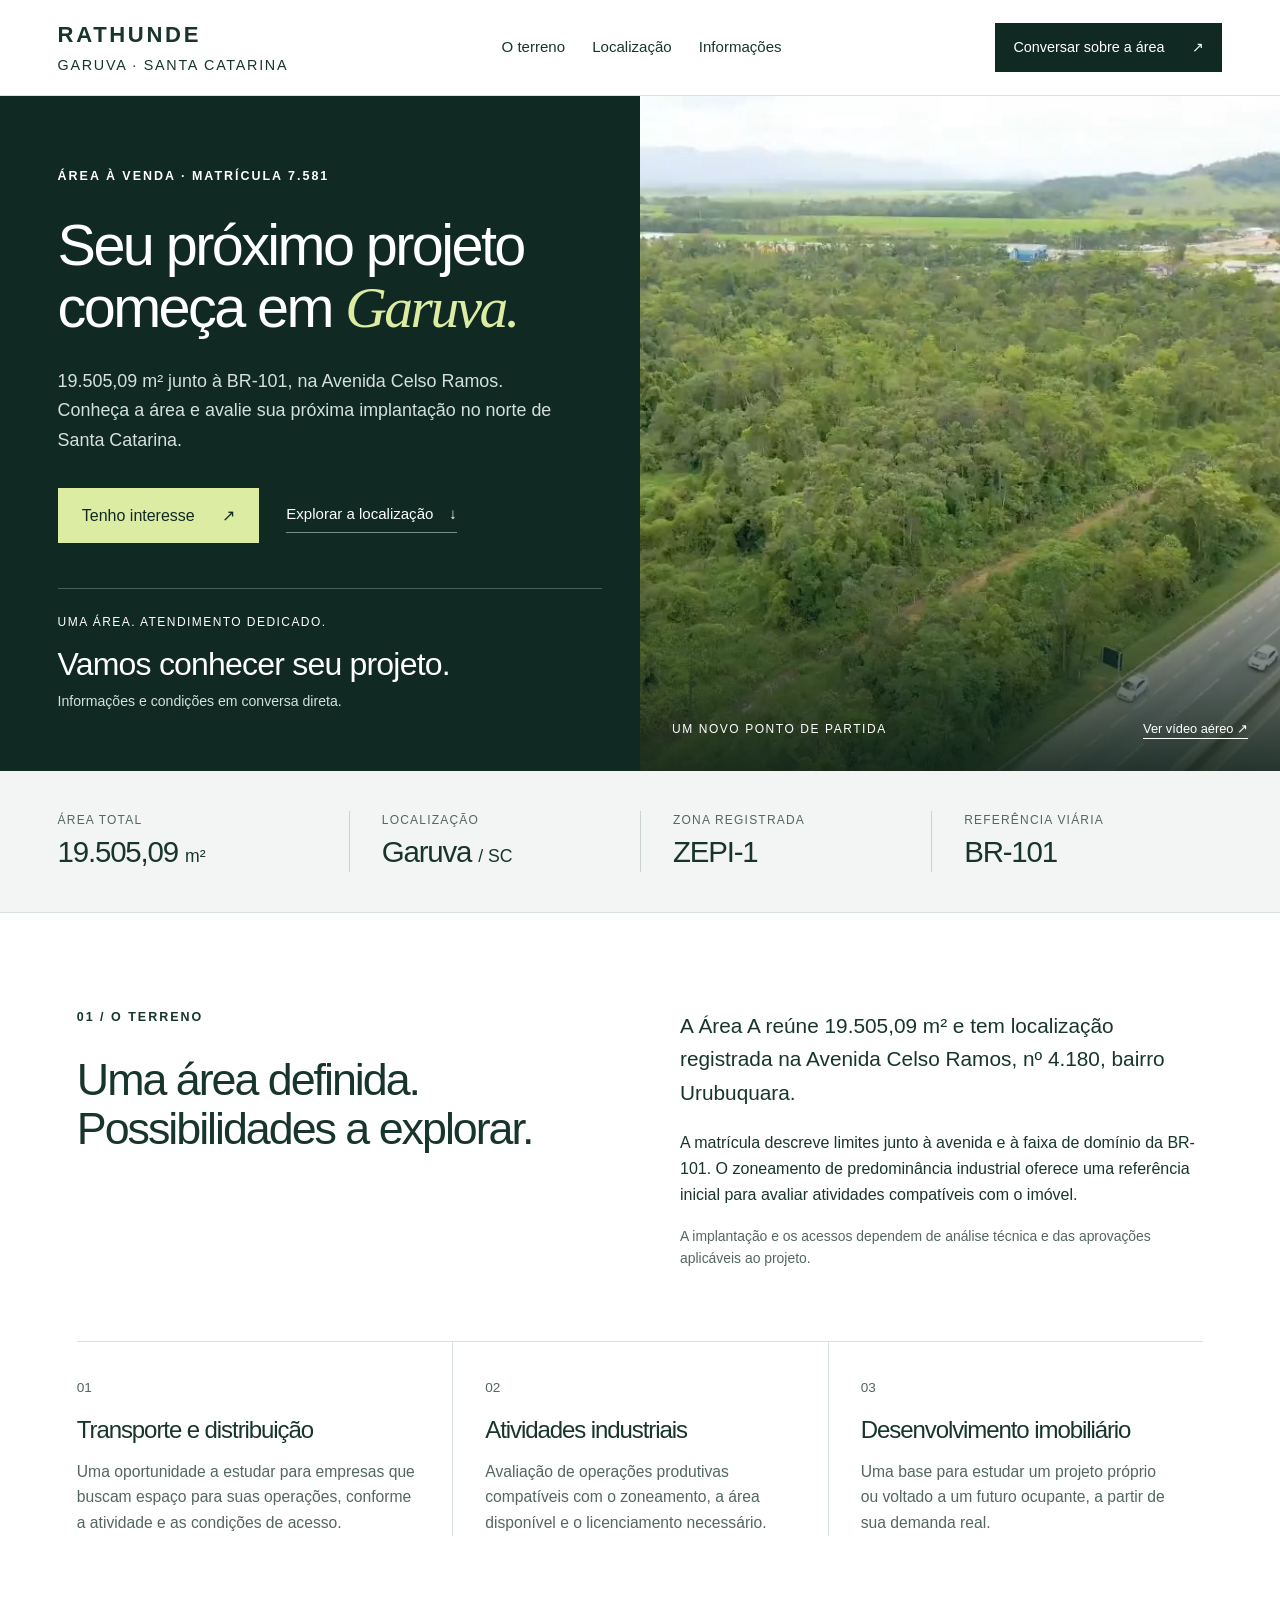
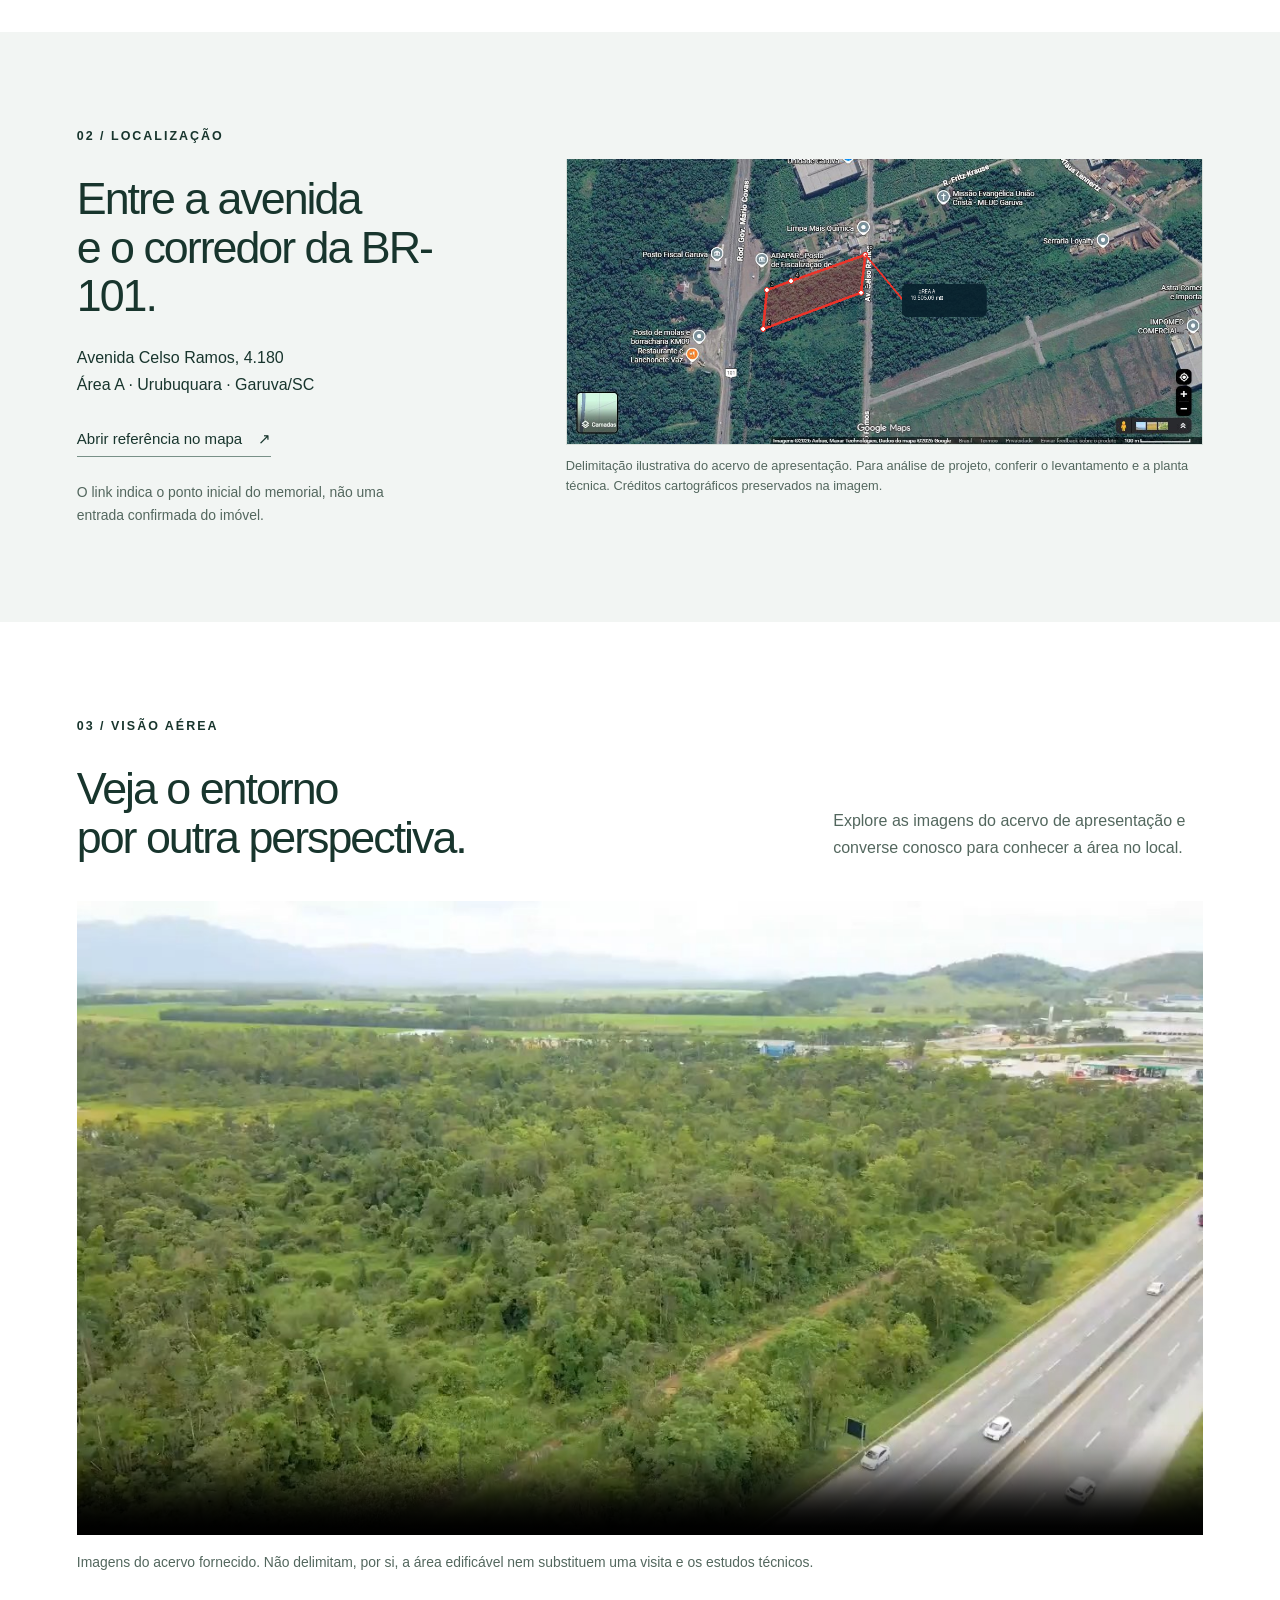
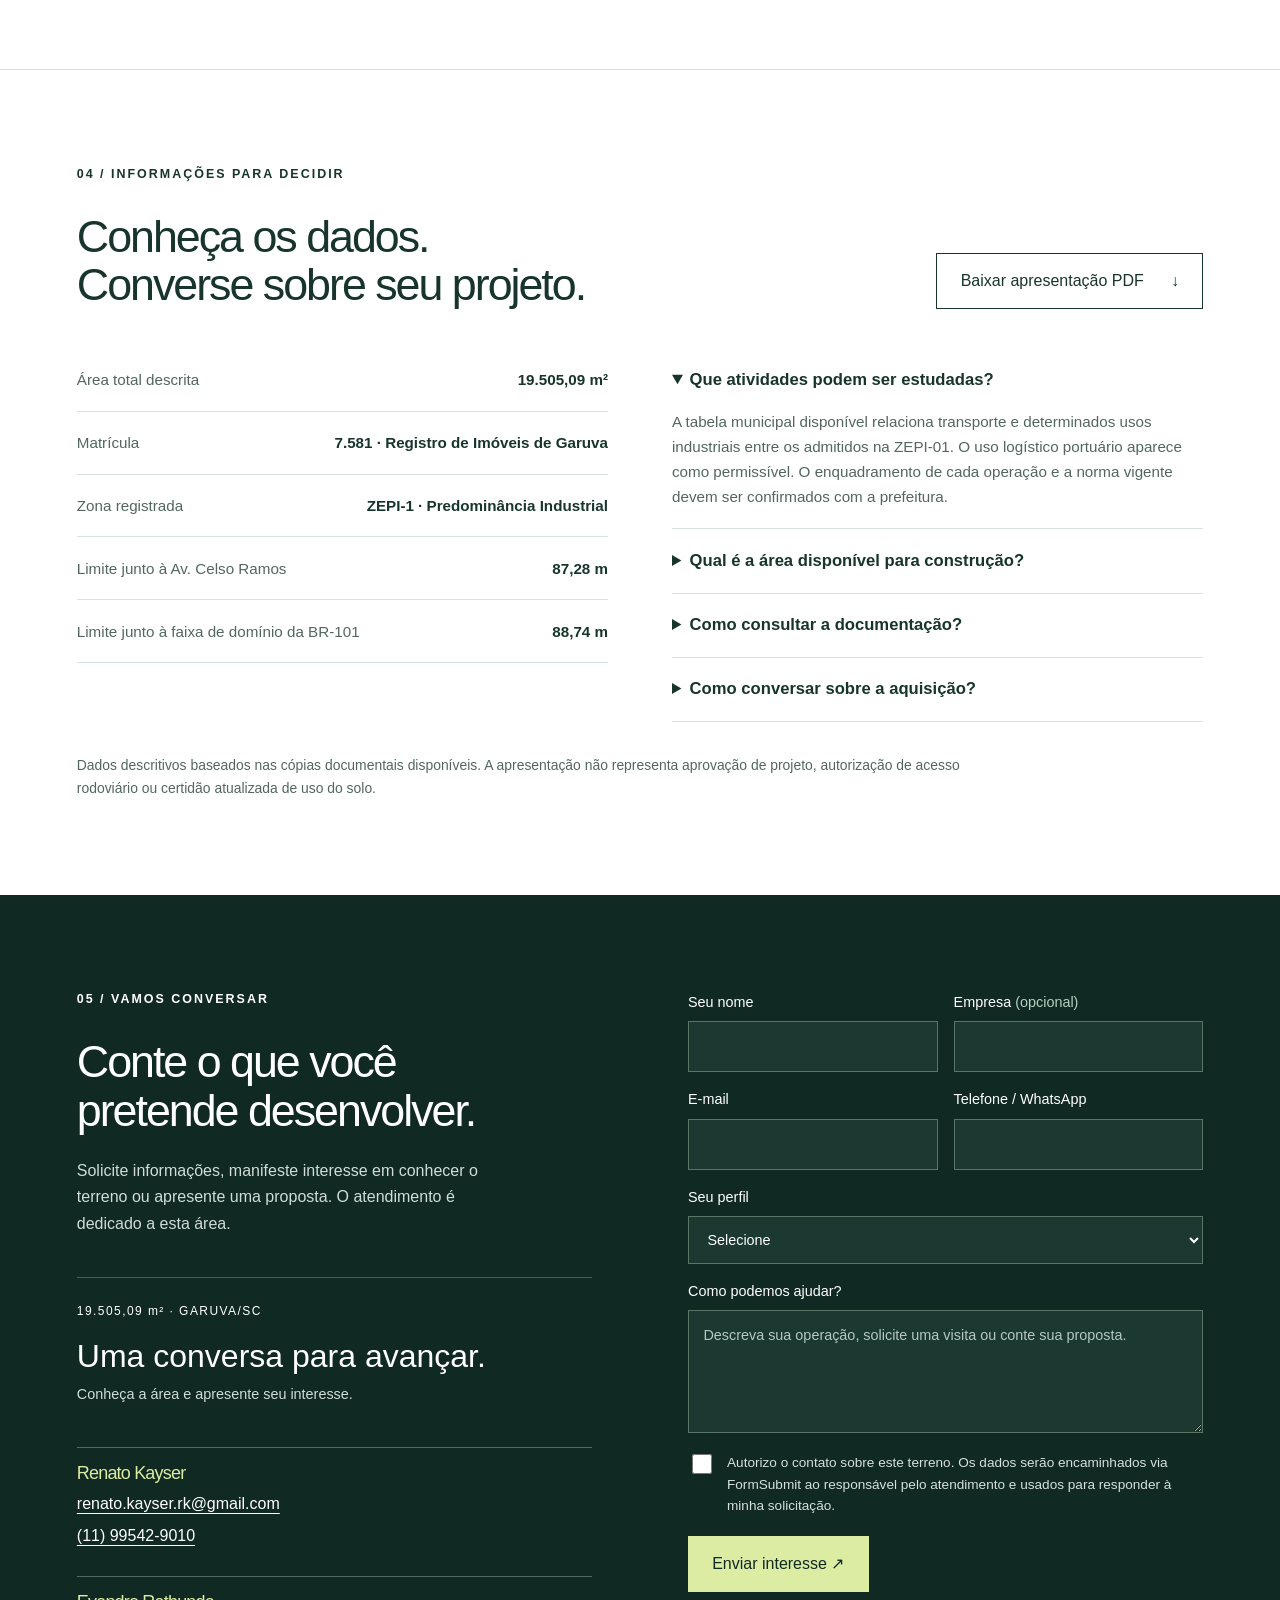
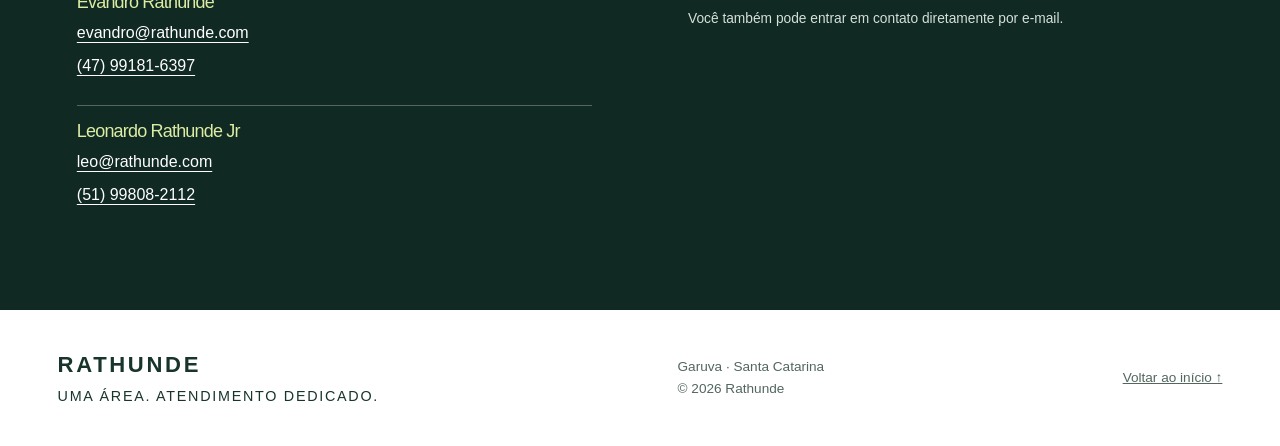
==== commit 23c42c2b: "Restaurar os três contatos comerciais na ordem definida" ====
--- a/index.html
+++ b/index.html
@@ -19,7 +19,7 @@
 <section class="location section" id="localizacao"><div class="location-heading"><p class="eyebrow">02 / LOCALIZAÇÃO</p><h2>Entre a avenida<br>e o corredor da BR-101.</h2><p>Avenida Celso Ramos, 4.180<br>Área A · Urubuquara · Garuva/SC</p><a class="underlink dark" href="https://www.google.com/maps/search/?api=1&amp;query=-26.058239,-48.857115" target="_blank" rel="noopener noreferrer">Abrir referência no mapa <span aria-hidden="true">↗</span></a><p class="note">O link indica o ponto inicial do memorial, não uma entrada confirmada do imóvel.</p></div><figure class="map"><a href="assets/area-satelite-delimitada.png" target="_blank" rel="noopener" aria-label="Abrir imagem de localização ampliada"><img src="assets/area-satelite-delimitada.png" alt="Mapa de satélite do acervo, com delimitação ilustrativa da Área A entre a BR-101 e a Avenida Celso Ramos" loading="lazy"></a><figcaption>Delimitação ilustrativa do acervo de apresentação. Para análise de projeto, conferir o levantamento e a planta técnica. Créditos cartográficos preservados na imagem.</figcaption></figure></section>
 <section class="section video-section" id="video"><div class="section-title"><div><p class="eyebrow">03 / VISÃO AÉREA</p><h2>Veja o entorno<br>por outra perspectiva.</h2></div><p>Explore as imagens do acervo de apresentação e converse conosco para conhecer a área no local.</p></div><video controls playsinline preload="none" poster="assets/video-drone-poster.jpg" aria-label="Vídeo aéreo do acervo de apresentação da área de Garuva"><source src="assets/video-drone.mp4" type="video/mp4">Seu navegador não reproduz este vídeo. <a href="assets/video-drone.mp4">Abrir vídeo</a>.</video><p class="note">Imagens do acervo fornecido. Não delimitam, por si, a área edificável nem substituem uma visita e os estudos técnicos.</p></section>
 <section class="section information" id="informacoes"><div class="section-title"><div><p class="eyebrow">04 / INFORMAÇÕES PARA DECIDIR</p><h2>Conheça os dados.<br>Converse sobre seu projeto.</h2></div><a class="button outline" href="assets/apresentacao-garuva.pdf" download>Baixar apresentação PDF <span aria-hidden="true">↓</span></a></div><div class="info-grid"><dl class="specs"><div><dt>Área total descrita</dt><dd>19.505,09 m²</dd></div><div><dt>Matrícula</dt><dd>7.581 · Registro de Imóveis de Garuva</dd></div><div><dt>Zona registrada</dt><dd>ZEPI-1 · Predominância Industrial</dd></div><div><dt>Limite junto à Av. Celso Ramos</dt><dd>87,28 m</dd></div><div><dt>Limite junto à faixa de domínio da BR-101</dt><dd>88,74 m</dd></div></dl><div class="questions"><details open><summary>Que atividades podem ser estudadas?</summary><p>A tabela municipal disponível relaciona transporte e determinados usos industriais entre os admitidos na ZEPI-01. O uso logístico portuário aparece como permissível. O enquadramento de cada operação e a norma vigente devem ser confirmados com a prefeitura.</p></details><details><summary>Qual é a área disponível para construção?</summary><p>A área total é de 19.505,09 m². A área efetivamente edificável depende de levantamento, faixas rodoviárias, condições ambientais, recuos e estudo de implantação. Ainda não há uma metragem edificável definida nesta apresentação.</p></details><details><summary>Como consultar a documentação?</summary><p>Solicite os documentos pertinentes à análise do imóvel pelo formulário abaixo. A situação registral atual e os poderes de representação para a venda devem ser conferidos durante a negociação.</p></details><details><summary>Como conversar sobre a aquisição?</summary><p>Entre em contato para apresentar seu interesse. Os valores e as condições de pagamento serão tratados diretamente durante a conversa.</p></details></div></div><p class="note">Dados descritivos baseados nas cópias documentais disponíveis. A apresentação não representa aprovação de projeto, autorização de acesso rodoviário ou certidão atualizada de uso do solo.</p></section>
-<section class="contact section" id="contato"><div class="contact-copy"><p class="eyebrow">05 / VAMOS CONVERSAR</p><h2>Conte o que você<br>pretende desenvolver.</h2><p>Solicite informações, manifeste interesse em conhecer o terreno ou apresente uma proposta. O atendimento é dedicado a esta área.</p><div class="contact-price"><span>19.505,09 m² · GARUVA/SC</span><strong>Uma conversa para avançar.</strong><p>Conheça a área e apresente seu interesse.</p></div><a class="underlink" href="mailto:leo@rathunde.com?subject=Interesse%20na%20%C3%A1rea%20de%20Garuva">leo@rathunde.com <span aria-hidden="true">↗</span></a></div>
+<section class="contact section" id="contato"><div class="contact-copy"><p class="eyebrow">05 / VAMOS CONVERSAR</p><h2>Conte o que você<br>pretende desenvolver.</h2><p>Solicite informações, manifeste interesse em conhecer o terreno ou apresente uma proposta. O atendimento é dedicado a esta área.</p><div class="contact-price"><span>19.505,09 m² · GARUVA/SC</span><strong>Uma conversa para avançar.</strong><p>Conheça a área e apresente seu interesse.</p></div><div class="contact-list" aria-label="Contatos para informações e visitas"><article><h3>Renato Kayser</h3><a href="mailto:renato.kayser.rk@gmail.com">renato.kayser.rk@gmail.com</a><a href="tel:+5511995429010">(11) 99542-9010</a></article><article><h3>Evandro Rathunde</h3><a href="mailto:evandro@rathunde.com">evandro@rathunde.com</a><a href="tel:+5547991816397">(47) 99181-6397</a></article><article><h3>Leonardo Rathunde Jr</h3><a href="mailto:leo@rathunde.com">leo@rathunde.com</a><a href="tel:+5551998082112">(51) 99808-2112</a></article></div></div>
 <form id="lead-form" action="https://formsubmit.co/leo@rathunde.com" method="POST"><input type="hidden" name="_subject" value="Interesse — Terreno Garuva 19.505,09 m²"><input type="hidden" name="_template" value="table"><input type="hidden" name="_captcha" value="false"><input type="hidden" name="_next" value="https://garuva.rathunde.com/obrigado.html"><input type="hidden" name="_url" value="https://garuva.rathunde.com/"><input type="hidden" name="imovel" value="Área A — Matrícula 7.581 — 19.505,09 m²"><div class="honeypot" aria-hidden="true"><label>Deixe em branco<input name="_honey" tabindex="-1" autocomplete="off"></label></div><div class="form-row"><label>Seu nome<input name="nome" autocomplete="name" required maxlength="120"></label><label>Empresa <span>(opcional)</span><input name="empresa" autocomplete="organization" maxlength="150"></label></div><div class="form-row"><label>E-mail<input name="email" type="email" autocomplete="email" required maxlength="200"></label><label>Telefone / WhatsApp<input name="telefone" type="tel" autocomplete="tel" required maxlength="40"></label></div><label>Seu perfil<select name="perfil" required><option value="">Selecione</option><option>Transporte / logística</option><option>Indústria / distribuição</option><option>Desenvolvedor imobiliário</option><option>Investidor</option><option>Corretor / representante</option><option>Outro</option></select></label><label>Como podemos ajudar?<textarea name="mensagem" rows="4" maxlength="3000" placeholder="Descreva sua operação, solicite uma visita ou conte sua proposta."></textarea></label><label class="consent"><input type="checkbox" name="autorizacao_contato" value="Autorizo contato sobre o terreno de Garuva" required><span>Autorizo o contato sobre este terreno. Os dados serão encaminhados via FormSubmit ao responsável pelo atendimento e usados para responder à minha solicitação.</span></label><button class="button cream" type="submit">Enviar interesse <span aria-hidden="true">↗</span></button><p class="form-status" role="status" aria-live="polite">Você também pode entrar em contato diretamente por e-mail.</p></form></section>
 </main><footer><a class="brand" href="#inicio">RATHUNDE<span>UMA ÁREA. ATENDIMENTO DEDICADO.</span></a><p>Garuva · Santa Catarina<br>© <span id="year">2026</span> Rathunde</p><a href="#inicio">Voltar ao início ↑</a></footer><script src="script.js"></script>
 </body></html>
--- a/styles.css
+++ b/styles.css
@@ -1,3 +1,5 @@
 @charset "UTF-8";
 .map>a{display:block;overflow:hidden}.map>a>img{margin-top:-15%;}
 :root{--green:#102923;--ink:#18352d;--paper:#fff;--pale:#f2f5f3;--line:#d9e1dc;--muted:#53675e;--accent:#dceca3;--font:Arial,Helvetica,sans-serif}*{box-sizing:border-box}html{scroll-behavior:smooth;scroll-padding-top:100px}body{margin:0;color:var(--ink);background:var(--paper);font:1rem/1.65 var(--font)}a{color:inherit}img{display:block;width:100%;height:auto}button,input,select,textarea{font:inherit}button,a,input,textarea,select,summary{-webkit-tap-highlight-color:transparent}a:focus-visible,button:focus-visible,summary:focus-visible{outline:3px solid #749342;outline-offset:5px}h1,h2,h3,p,figure{margin:0}h1,h2,h3{line-height:1.08;letter-spacing:-.045em}h1{font-size:clamp(2.7rem,4.5vw,4.8rem);font-weight:500}h1 em{font-family:Georgia,serif;font-weight:400;color:var(--accent)}h2{font-size:clamp(2rem,3.5vw,3.7rem);font-weight:500}h3{font-size:1.5rem;font-weight:500}p+p{margin-top:1rem}.skip{position:absolute;top:-100px;padding:1rem;background:white;z-index:30}.skip:focus{top:0}.header{min-height:96px;display:flex;align-items:center;justify-content:space-between;gap:1.5rem;padding:1.2rem 4.5%;border-bottom:1px solid var(--line);background:white}.brand{text-decoration:none;letter-spacing:.12em;font-size:1.38rem;font-weight:700;line-height:1.4}.brand span{display:block;font-size:.65em;letter-spacing:.12em;font-weight:400;margin-top:.3rem}.header nav{display:flex;gap:1.7rem;font-size:.94rem}.header nav a{text-decoration:none}.header nav a:hover{text-decoration:underline;text-underline-offset:6px}.button{display:inline-flex;justify-content:center;align-items:center;gap:1.7rem;background:var(--green);color:white;text-decoration:none;border:1px solid transparent;padding:1rem 1.45rem;line-height:1.35;cursor:pointer;font-size:1rem;transition:background .2s,transform .2s}.button:hover{background:#274b3e;transform:translateY(-2px)}.small{font-size:.9rem;padding:.85rem 1.1rem}.cream{color:var(--green);background:var(--accent)}.cream:hover{background:#ebf4cd}.outline{background:transparent;border-color:var(--ink);color:var(--ink)}.outline:hover{background:var(--green);color:white}.hero{display:grid;grid-template-columns:1fr 1fr;min-height:675px;background:var(--green);color:white}.hero-copy{padding:4.5rem 6% 3.5rem 9%}.eyebrow{font-size:.78rem;letter-spacing:.16em;font-weight:600;line-height:1.4;margin-bottom:1.8rem}.lead{max-width:500px;font-size:1.12rem;color:#d6e0db;margin-top:1.7rem}.hero-actions{display:flex;gap:1.7rem;align-items:center;flex-wrap:wrap;margin-top:2rem}.underlink{display:inline-flex;align-items:center;gap:1rem;text-decoration:none;border-bottom:1px solid #789087;padding:.3rem 0;font-size:.94rem}.underlink:hover{border-color:currentColor}.offer{border-top:1px solid #446056;margin-top:2.8rem;padding-top:1.5rem}.offer>span,.contact-price>span{display:block;letter-spacing:.12em;font-size:.75rem}.offer strong{font-size:2rem;font-weight:500;letter-spacing:-.025em;display:block;margin-top:.3rem}.offer p{font-size:.88rem;color:#d6e0db}.hero-image{position:relative;min-width:0;overflow:hidden}.hero-image>img{height:100%;object-fit:cover;object-position:64% center}.hero-image:after{content:"";position:absolute;inset:60% 0 0;background:linear-gradient(transparent,rgba(10,29,22,.85));pointer-events:none}.hero-image figcaption{position:absolute;bottom:2rem;left:2rem;right:2rem;z-index:1;display:flex;justify-content:space-between;align-items:center;gap:1rem}.hero-image figcaption>span{font-size:.75rem;letter-spacing:.13em}.hero-image figcaption a{white-space:nowrap;text-decoration:none;border-bottom:1px solid white}.facts{display:grid;grid-template-columns:repeat(4,1fr);padding:2.5rem 4.5%;background:var(--pale);border-bottom:1px solid var(--line)}.facts>div{padding:0 2rem;border-left:1px solid #c8d4cd}.facts>div:first-child{border:0;padding-left:0}.facts span{display:block;font-size:.75rem;letter-spacing:.1em;color:var(--muted)}.facts strong{font-size:clamp(1.5rem,2.3vw,2.4rem);font-weight:500;letter-spacing:-.04em;line-height:1.4}.facts small{font-size:.6em;letter-spacing:0}.section{padding:6rem 6%;max-width:1600px;margin:auto;scroll-margin-top:1rem}.overview{display:grid;grid-template-columns:1fr 1fr;gap:3rem 5rem}.large{font-size:1.3rem;line-height:1.6;margin-bottom:1.3rem}.note{font-size:.87rem;color:var(--muted);line-height:1.6}.use-grid{grid-column:1/-1;display:grid;grid-template-columns:repeat(3,1fr);margin-top:1.5rem;border-top:1px solid var(--line)}.use-grid article{padding:2rem 2rem 0 0}.use-grid article+article{border-left:1px solid var(--line);padding-left:2rem}.use-grid article>span{font-size:.85rem;color:var(--muted)}.use-grid h3{margin:1rem 0}.use-grid p{color:var(--muted);font-size:.98rem}.location{max-width:none;background:var(--pale);display:grid;grid-template-columns:.8fr 1.2fr;gap:4rem;align-items:center}.location h2{margin-bottom:1.6rem}.location .underlink{margin:1.5rem 0}.location .note{max-width:310px}.map img{border:1px solid var(--line)}figcaption{font-size:.8rem;color:var(--muted);line-height:1.5;margin-top:.7rem}.hero-image figcaption{color:white}.section-title{display:flex;align-items:flex-end;justify-content:space-between;gap:3rem;margin-bottom:2.5rem}.section-title>p{max-width:370px;color:var(--muted)}.video-section video{display:block;width:100%;max-height:650px;background:#102923;aspect-ratio:16/9;object-fit:contain}.video-section>.note{margin-top:1rem}.information{border-top:1px solid var(--line)}.info-grid{display:grid;grid-template-columns:1fr 1fr;gap:4rem}.specs{margin:0}.specs>div{padding:1.15rem 0;border-bottom:1px solid var(--line);display:flex;justify-content:space-between;gap:1.5rem}.specs dt{color:var(--muted);font-size:.95rem;max-width:55%}.specs dd{margin:0;text-align:right;font-weight:600;font-size:.95rem}.questions details{border-bottom:1px solid var(--line);padding:1.2rem 0}.questions summary{cursor:pointer;font-size:1.04rem;line-height:1.5;font-weight:600;padding-right:1rem}.questions p{padding-top:1rem;color:var(--muted);font-size:.95rem}.information>.note{margin-top:2rem;max-width:900px}.contact{max-width:none;background:var(--green);color:white;display:grid;grid-template-columns:1fr 1fr;gap:6rem}.contact-copy>p:not(.eyebrow){margin-top:1.5rem;color:#d0ddd7;max-width:430px}.contact-price{margin:2.5rem 0;border-top:1px solid #446056;padding-top:1.5rem}.contact-price strong{display:block;font-size:2rem;font-weight:500;margin-top:.5rem}.contact-price p{color:#d0ddd7;font-size:.9rem}.form-row{display:grid;grid-template-columns:1fr 1fr;gap:1rem}label{display:block;font-size:.9rem;margin-bottom:1rem}label>span{color:#b8cfc1}input:not([type=checkbox]),select,textarea{display:block;width:100%;background:#1b3930;border:1px solid #587568;color:white;padding:.8rem .9rem;margin-top:.4rem;border-radius:0;min-height:48px}input:focus,select:focus,textarea:focus{outline:2px solid var(--accent);outline-offset:2px}textarea{resize:vertical}textarea::placeholder{color:#b6c8bf;opacity:1}select option{background:var(--green);color:white}.consent{display:flex;gap:.75rem;align-items:flex-start;font-size:.85rem;line-height:1.6;margin:1.2rem 0}.consent input{width:20px;height:20px;flex:none;accent-color:var(--accent);margin-top:.15rem}.consent span{color:#d6e0db}.form-status{font-size:.86rem;color:#d6e0db;margin-top:1rem;min-height:1.5rem}button:disabled{opacity:.65;cursor:wait}.honeypot{position:absolute;left:-9999px;width:1px;height:1px;overflow:hidden}footer{display:flex;justify-content:space-between;align-items:center;gap:2rem;padding:2.5rem 4.5%}footer p,footer>a:last-child{font-size:.85rem;color:var(--muted)}.thanks{min-height:70vh;max-width:850px;padding:6rem 6%;margin:auto}.thanks h1{font-size:3rem}.thanks p{margin:1.5rem 0}.thanks .button{margin-top:1rem}@media(min-width:1600px){.hero-copy{padding-left:max(9%,calc((100vw - 1450px)/2))}}@media(max-width:1050px){.header nav{display:none}.hero{min-height:600px}.hero-copy{padding:3.5rem 7%}.hero-image figcaption>span{display:none}.hero-image figcaption{justify-content:flex-end}.section{padding:4rem 5%}.contact{gap:3rem}.overview{gap:3rem}.location{gap:2.5rem}.facts>div{padding-left:1.2rem;padding-right:1rem}.info-grid{gap:2rem}}@media(max-width:720px){html{scroll-padding-top:20px}.header{min-height:80px;padding:1rem 5%}.brand{font-size:1.05rem}.brand span{font-size:.65rem}.header .button{font-size:.78rem;padding:.75rem;gap:.5rem;max-width:155px}.hero{grid-template-columns:1fr}.hero-copy{padding:3rem 6%}.hero h1{font-size:2.9rem}.hero-image{height:330px}.hero-image img{object-position:center 58%}.hero-image figcaption{left:1.3rem;right:1.3rem;bottom:1.2rem}.hero-image figcaption>span{display:block;font-size:.65rem}.hero-image figcaption{justify-content:space-between}.facts{grid-template-columns:1fr 1fr;padding:1rem 5%;gap:0}.facts>div{padding:1rem!important;border:0}.facts>div:nth-child(even){border-left:1px solid var(--line)}.facts>div:nth-child(-n+2){border-bottom:1px solid var(--line)}.facts strong{font-size:1.75rem}.overview,.location,.info-grid,.contact{grid-template-columns:1fr}.section{padding:3.5rem 6%;gap:2rem}.use-grid{grid-template-columns:1fr;margin-top:0}.use-grid article,.use-grid article+article{border-left:0;padding:1.4rem 0;border-bottom:1px solid var(--line)}.use-grid h3{margin:.6rem 0}.section-title{display:block}.section-title>p,.section-title>.button{margin-top:1.5rem}.section-title>p{max-width:none}.location .note{max-width:none}.specs>div{gap:1rem}.contact-copy{padding-bottom:1rem}.contact-price{margin:1.7rem 0}.form-row{grid-template-columns:1fr;gap:0}footer{align-items:flex-start;flex-wrap:wrap;padding:2rem 6%}footer>a:last-child{width:100%}.hero-actions{gap:1.2rem}.offer{margin-top:2rem}.thanks h1{font-size:2.4rem}}@media(prefers-reduced-motion:reduce){html{scroll-behavior:auto}*,*:before,*:after{transition:none!important}}@media print{.header nav,.hero-actions,form,video,footer>a:last-child{display:none}.hero,.contact{background:white;color:var(--ink)}.hero-copy p,.contact-copy p{color:var(--ink)}.section{padding:2rem 0}.hero{min-height:0}.hero-image{max-height:300px}.offer p{color:var(--ink)}body{font-size:11pt}.button{display:none}}
+
+.contact-list{display:grid;gap:20px;margin-top:28px}.contact-list article{border-top:1px solid #53675e;padding-top:16px}.contact-list h3{font-size:18px;margin:0 0 8px;color:#dceca3}.contact-list a{display:block;width:fit-content;max-width:100%;overflow-wrap:anywhere;margin:6px 0;color:inherit;text-underline-offset:4px}
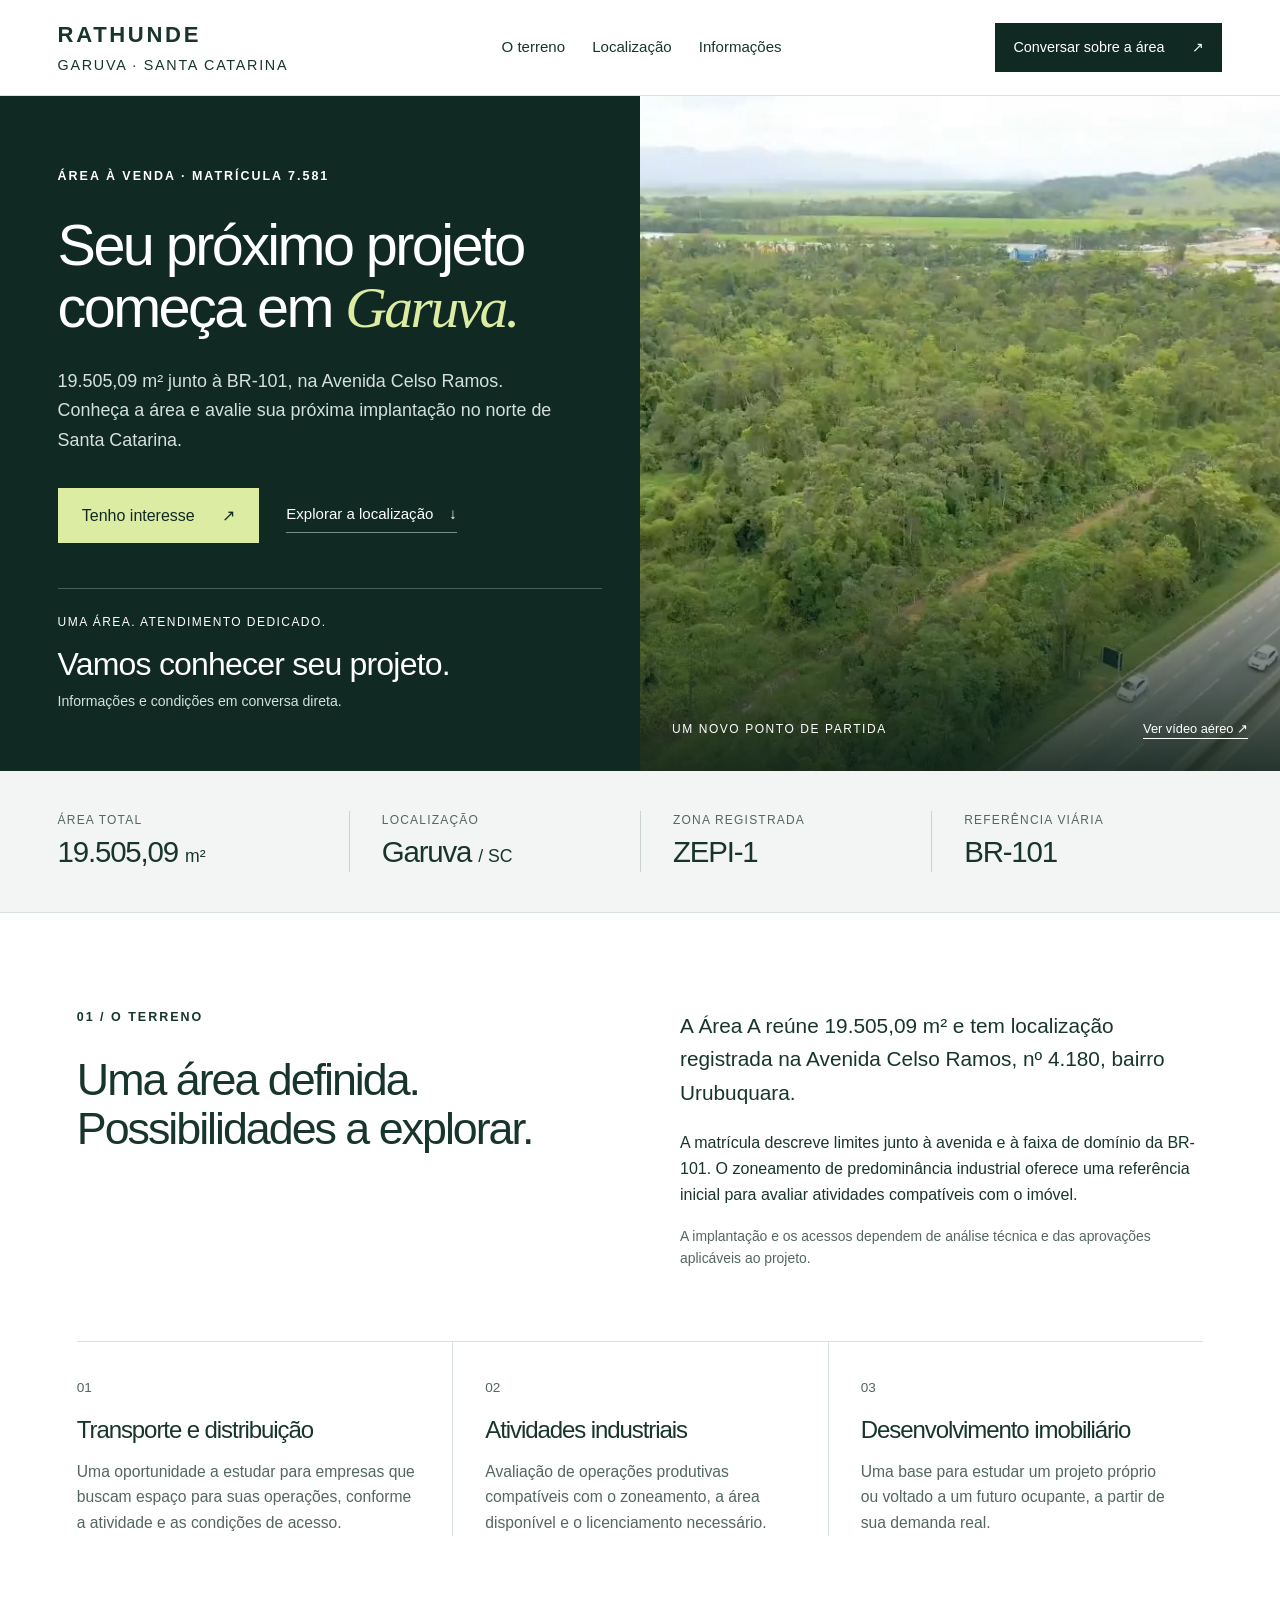
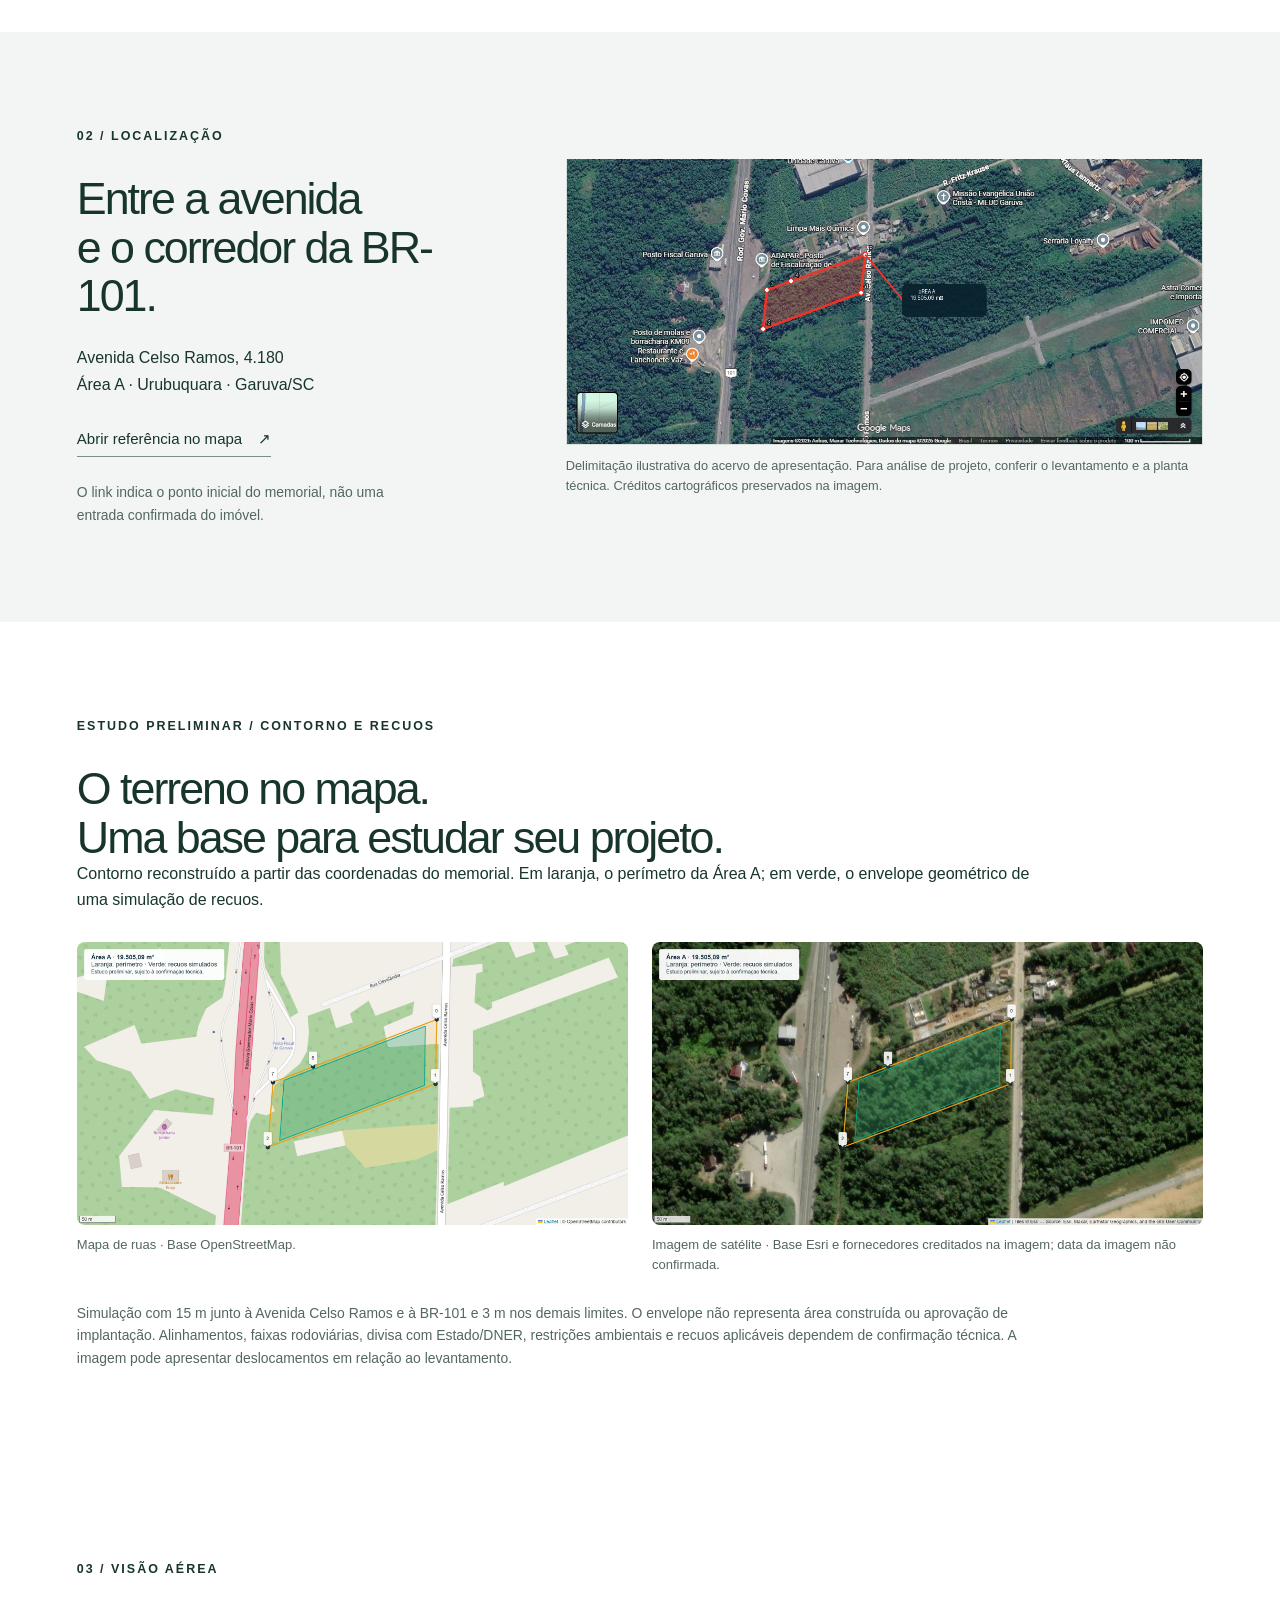
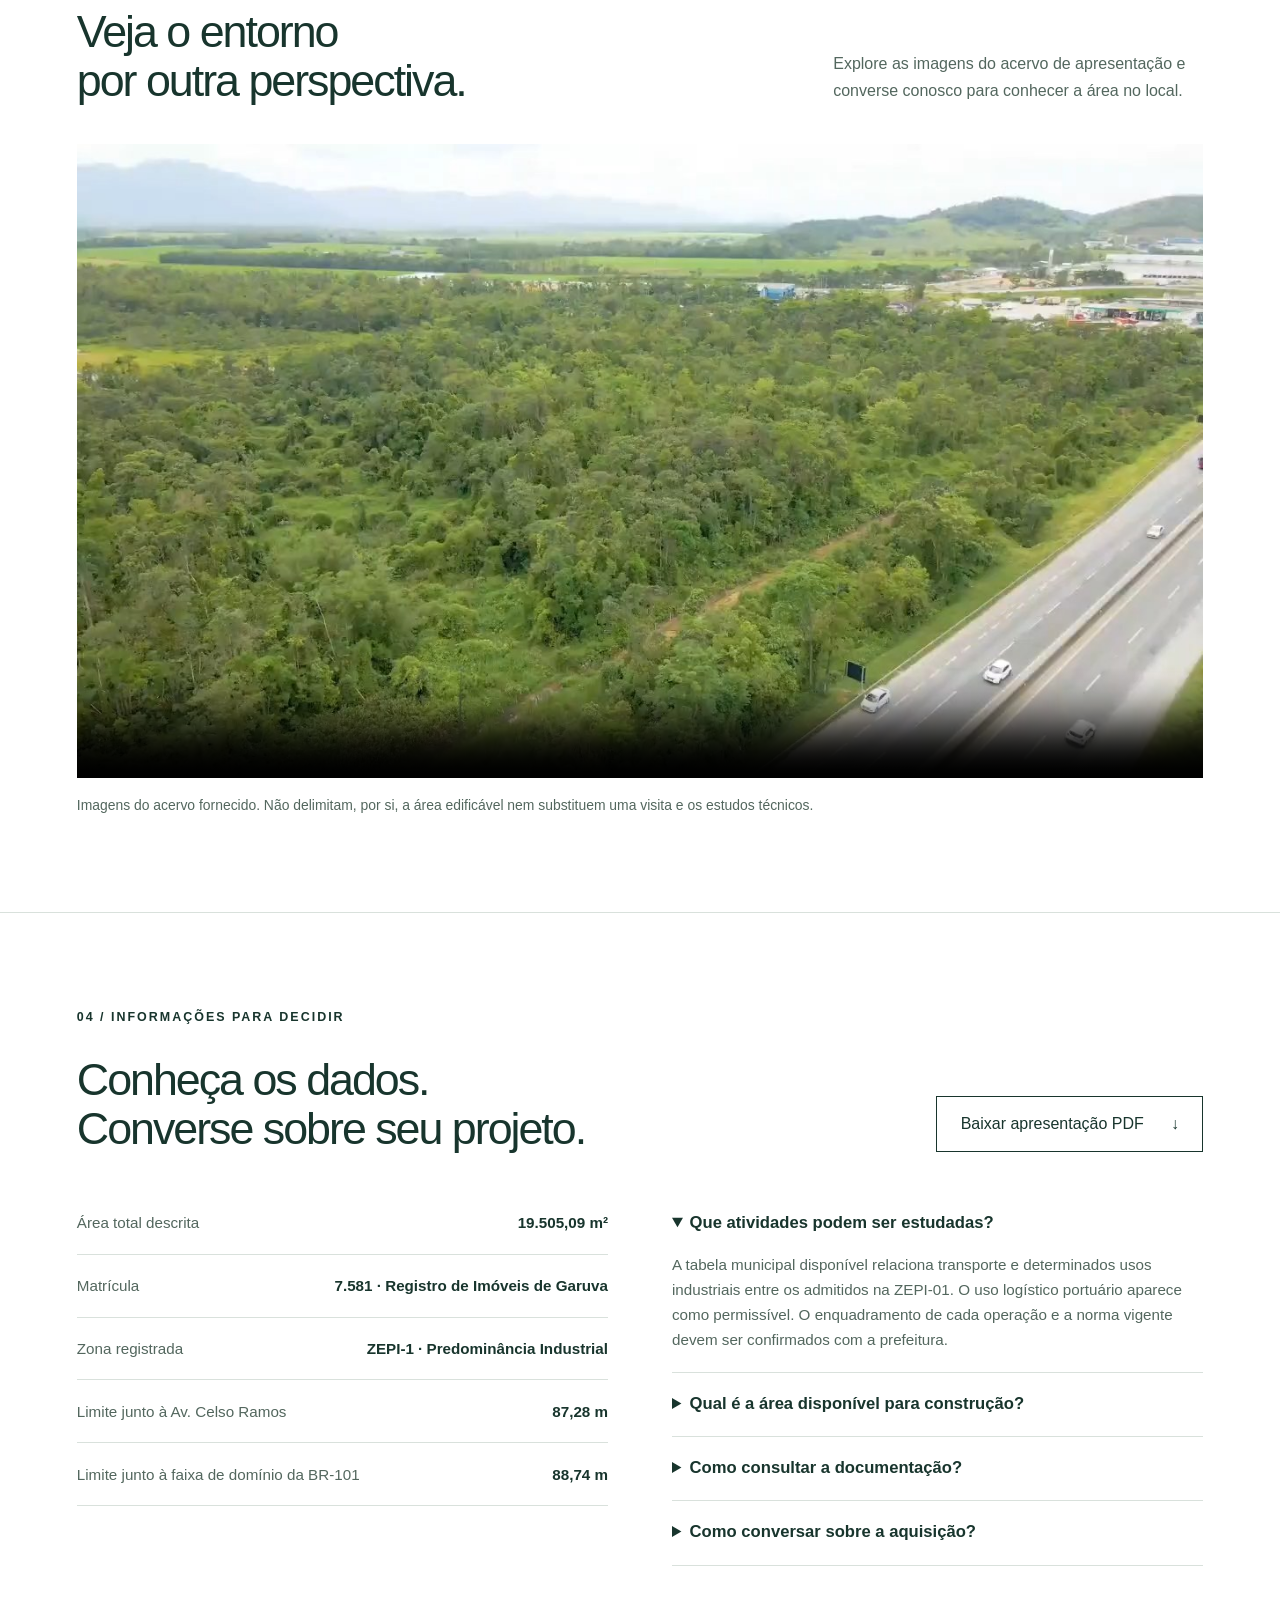
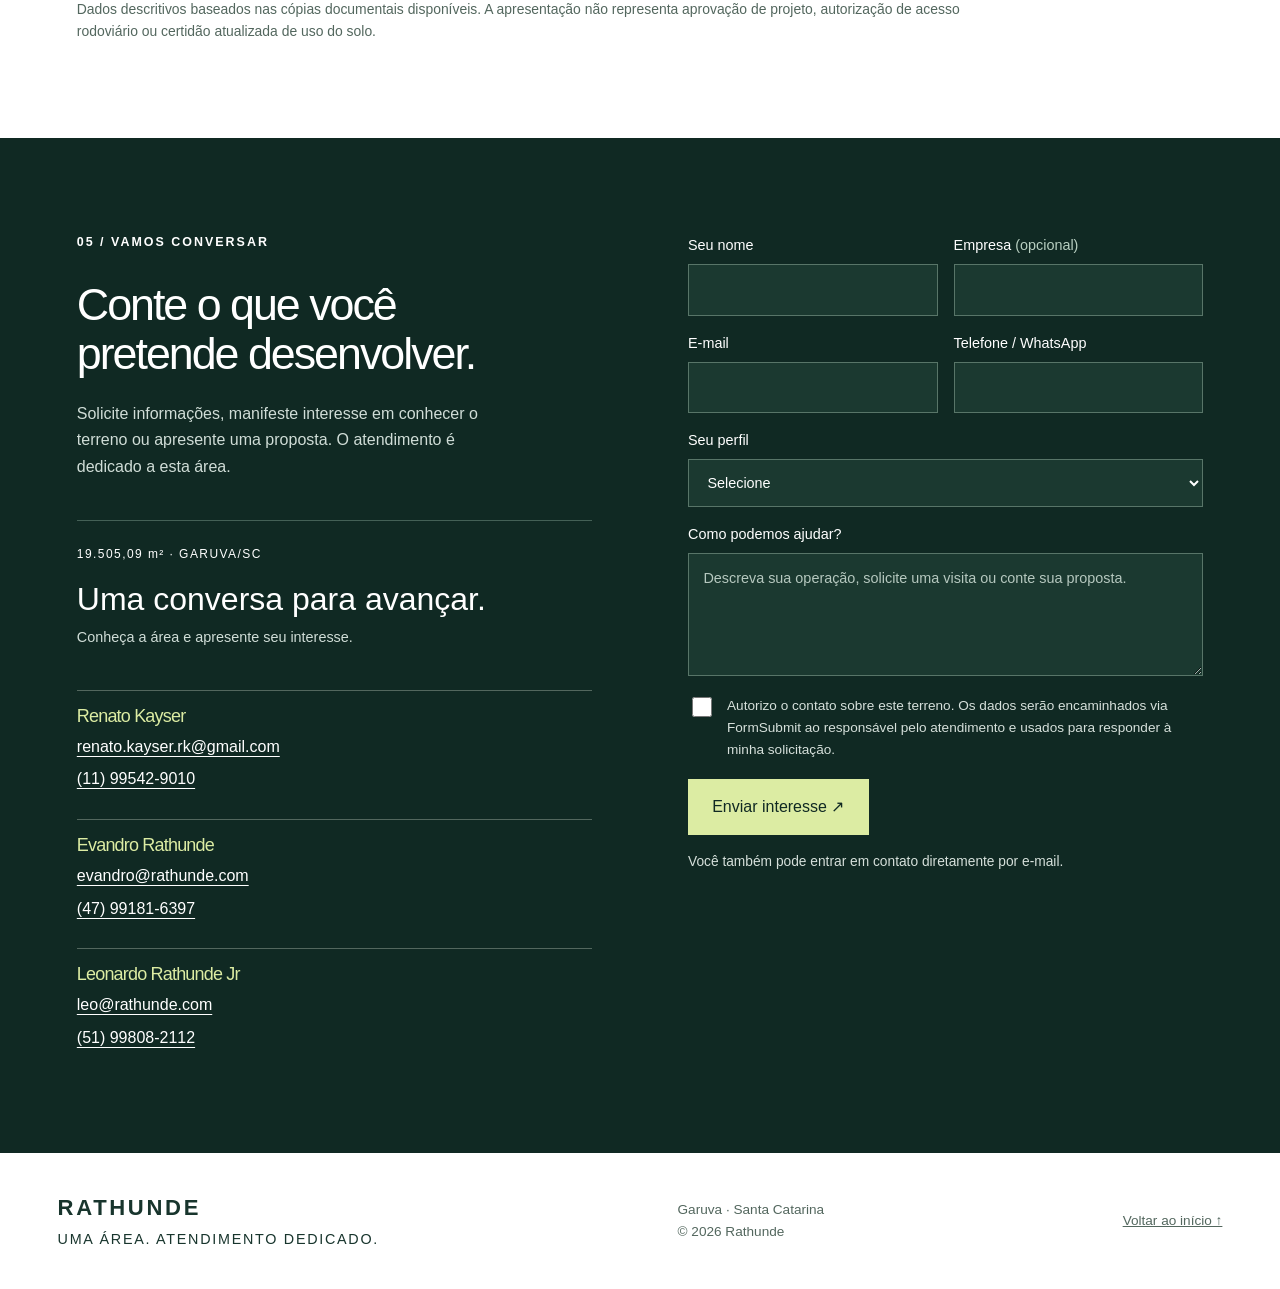
==== commit f9fee5e8: "Incluir mapa e satélite com envelope preliminar no site" ====
--- a/index.html
+++ b/index.html
@@ -17,6 +17,7 @@
 <div class="facts" aria-label="Dados principais"><div><span>ÁREA TOTAL</span><strong>19.505,09 <small>m²</small></strong></div><div><span>LOCALIZAÇÃO</span><strong>Garuva <small>/ SC</small></strong></div><div><span>ZONA REGISTRADA</span><strong>ZEPI-1</strong></div><div><span>REFERÊNCIA VIÁRIA</span><strong>BR-101</strong></div></div>
 <section class="section overview" id="terreno"><div><p class="eyebrow">01 / O TERRENO</p><h2>Uma área definida.<br>Possibilidades a explorar.</h2></div><div><p class="large">A Área A reúne 19.505,09 m² e tem localização registrada na Avenida Celso Ramos, nº 4.180, bairro Urubuquara.</p><p>A matrícula descreve limites junto à avenida e à faixa de domínio da BR-101. O zoneamento de predominância industrial oferece uma referência inicial para avaliar atividades compatíveis com o imóvel.</p><p class="note">A implantação e os acessos dependem de análise técnica e das aprovações aplicáveis ao projeto.</p></div><div class="use-grid"><article><span>01</span><h3>Transporte e distribuição</h3><p>Uma oportunidade a estudar para empresas que buscam espaço para suas operações, conforme a atividade e as condições de acesso.</p></article><article><span>02</span><h3>Atividades industriais</h3><p>Avaliação de operações produtivas compatíveis com o zoneamento, a área disponível e o licenciamento necessário.</p></article><article><span>03</span><h3>Desenvolvimento imobiliário</h3><p>Uma base para estudar um projeto próprio ou voltado a um futuro ocupante, a partir de sua demanda real.</p></article></div></section>
 <section class="location section" id="localizacao"><div class="location-heading"><p class="eyebrow">02 / LOCALIZAÇÃO</p><h2>Entre a avenida<br>e o corredor da BR-101.</h2><p>Avenida Celso Ramos, 4.180<br>Área A · Urubuquara · Garuva/SC</p><a class="underlink dark" href="https://www.google.com/maps/search/?api=1&amp;query=-26.058239,-48.857115" target="_blank" rel="noopener noreferrer">Abrir referência no mapa <span aria-hidden="true">↗</span></a><p class="note">O link indica o ponto inicial do memorial, não uma entrada confirmada do imóvel.</p></div><figure class="map"><a href="assets/area-satelite-delimitada.png" target="_blank" rel="noopener" aria-label="Abrir imagem de localização ampliada"><img src="assets/area-satelite-delimitada.png" alt="Mapa de satélite do acervo, com delimitação ilustrativa da Área A entre a BR-101 e a Avenida Celso Ramos" loading="lazy"></a><figcaption>Delimitação ilustrativa do acervo de apresentação. Para análise de projeto, conferir o levantamento e a planta técnica. Créditos cartográficos preservados na imagem.</figcaption></figure></section>
+<section class="section envelope-section" id="estudo"><p class="eyebrow">ESTUDO PRELIMINAR / CONTORNO E RECUOS</p><h2>O terreno no mapa.<br>Uma base para estudar seu projeto.</h2><p>Contorno reconstruído a partir das coordenadas do memorial. Em laranja, o perímetro da Área A; em verde, o envelope geométrico de uma simulação de recuos.</p><div class="envelope-grid"><figure><a href="assets/mapa-envelope.png" target="_blank" rel="noopener"><img src="assets/mapa-envelope.png" alt="Mapa de ruas com os cinco vértices do terreno e envelope preliminar de recuos" loading="lazy"></a><figcaption>Mapa de ruas · Base OpenStreetMap.</figcaption></figure><figure><a href="assets/satelite-envelope.png" target="_blank" rel="noopener"><img src="assets/satelite-envelope.png" alt="Imagem de satélite com contorno do terreno em laranja e recuos simulados em verde" loading="lazy"></a><figcaption>Imagem de satélite · Base Esri e fornecedores creditados na imagem; data da imagem não confirmada.</figcaption></figure></div><p class="note">Simulação com 15 m junto à Avenida Celso Ramos e à BR-101 e 3 m nos demais limites. O envelope não representa área construída ou aprovação de implantação. Alinhamentos, faixas rodoviárias, divisa com Estado/DNER, restrições ambientais e recuos aplicáveis dependem de confirmação técnica. A imagem pode apresentar deslocamentos em relação ao levantamento.</p></section>
 <section class="section video-section" id="video"><div class="section-title"><div><p class="eyebrow">03 / VISÃO AÉREA</p><h2>Veja o entorno<br>por outra perspectiva.</h2></div><p>Explore as imagens do acervo de apresentação e converse conosco para conhecer a área no local.</p></div><video controls playsinline preload="none" poster="assets/video-drone-poster.jpg" aria-label="Vídeo aéreo do acervo de apresentação da área de Garuva"><source src="assets/video-drone.mp4" type="video/mp4">Seu navegador não reproduz este vídeo. <a href="assets/video-drone.mp4">Abrir vídeo</a>.</video><p class="note">Imagens do acervo fornecido. Não delimitam, por si, a área edificável nem substituem uma visita e os estudos técnicos.</p></section>
 <section class="section information" id="informacoes"><div class="section-title"><div><p class="eyebrow">04 / INFORMAÇÕES PARA DECIDIR</p><h2>Conheça os dados.<br>Converse sobre seu projeto.</h2></div><a class="button outline" href="assets/apresentacao-garuva.pdf" download>Baixar apresentação PDF <span aria-hidden="true">↓</span></a></div><div class="info-grid"><dl class="specs"><div><dt>Área total descrita</dt><dd>19.505,09 m²</dd></div><div><dt>Matrícula</dt><dd>7.581 · Registro de Imóveis de Garuva</dd></div><div><dt>Zona registrada</dt><dd>ZEPI-1 · Predominância Industrial</dd></div><div><dt>Limite junto à Av. Celso Ramos</dt><dd>87,28 m</dd></div><div><dt>Limite junto à faixa de domínio da BR-101</dt><dd>88,74 m</dd></div></dl><div class="questions"><details open><summary>Que atividades podem ser estudadas?</summary><p>A tabela municipal disponível relaciona transporte e determinados usos industriais entre os admitidos na ZEPI-01. O uso logístico portuário aparece como permissível. O enquadramento de cada operação e a norma vigente devem ser confirmados com a prefeitura.</p></details><details><summary>Qual é a área disponível para construção?</summary><p>A área total é de 19.505,09 m². A área efetivamente edificável depende de levantamento, faixas rodoviárias, condições ambientais, recuos e estudo de implantação. Ainda não há uma metragem edificável definida nesta apresentação.</p></details><details><summary>Como consultar a documentação?</summary><p>Solicite os documentos pertinentes à análise do imóvel pelo formulário abaixo. A situação registral atual e os poderes de representação para a venda devem ser conferidos durante a negociação.</p></details><details><summary>Como conversar sobre a aquisição?</summary><p>Entre em contato para apresentar seu interesse. Os valores e as condições de pagamento serão tratados diretamente durante a conversa.</p></details></div></div><p class="note">Dados descritivos baseados nas cópias documentais disponíveis. A apresentação não representa aprovação de projeto, autorização de acesso rodoviário ou certidão atualizada de uso do solo.</p></section>
 <section class="contact section" id="contato"><div class="contact-copy"><p class="eyebrow">05 / VAMOS CONVERSAR</p><h2>Conte o que você<br>pretende desenvolver.</h2><p>Solicite informações, manifeste interesse em conhecer o terreno ou apresente uma proposta. O atendimento é dedicado a esta área.</p><div class="contact-price"><span>19.505,09 m² · GARUVA/SC</span><strong>Uma conversa para avançar.</strong><p>Conheça a área e apresente seu interesse.</p></div><div class="contact-list" aria-label="Contatos para informações e visitas"><article><h3>Renato Kayser</h3><a href="mailto:renato.kayser.rk@gmail.com">renato.kayser.rk@gmail.com</a><a href="tel:+5511995429010">(11) 99542-9010</a></article><article><h3>Evandro Rathunde</h3><a href="mailto:evandro@rathunde.com">evandro@rathunde.com</a><a href="tel:+5547991816397">(47) 99181-6397</a></article><article><h3>Leonardo Rathunde Jr</h3><a href="mailto:leo@rathunde.com">leo@rathunde.com</a><a href="tel:+5551998082112">(51) 99808-2112</a></article></div></div>
--- a/styles.css
+++ b/styles.css
@@ -1,5 +1,7 @@
-@charset "UTF-8";
-.map>a{display:block;overflow:hidden}.map>a>img{margin-top:-15%;}
-:root{--green:#102923;--ink:#18352d;--paper:#fff;--pale:#f2f5f3;--line:#d9e1dc;--muted:#53675e;--accent:#dceca3;--font:Arial,Helvetica,sans-serif}*{box-sizing:border-box}html{scroll-behavior:smooth;scroll-padding-top:100px}body{margin:0;color:var(--ink);background:var(--paper);font:1rem/1.65 var(--font)}a{color:inherit}img{display:block;width:100%;height:auto}button,input,select,textarea{font:inherit}button,a,input,textarea,select,summary{-webkit-tap-highlight-color:transparent}a:focus-visible,button:focus-visible,summary:focus-visible{outline:3px solid #749342;outline-offset:5px}h1,h2,h3,p,figure{margin:0}h1,h2,h3{line-height:1.08;letter-spacing:-.045em}h1{font-size:clamp(2.7rem,4.5vw,4.8rem);font-weight:500}h1 em{font-family:Georgia,serif;font-weight:400;color:var(--accent)}h2{font-size:clamp(2rem,3.5vw,3.7rem);font-weight:500}h3{font-size:1.5rem;font-weight:500}p+p{margin-top:1rem}.skip{position:absolute;top:-100px;padding:1rem;background:white;z-index:30}.skip:focus{top:0}.header{min-height:96px;display:flex;align-items:center;justify-content:space-between;gap:1.5rem;padding:1.2rem 4.5%;border-bottom:1px solid var(--line);background:white}.brand{text-decoration:none;letter-spacing:.12em;font-size:1.38rem;font-weight:700;line-height:1.4}.brand span{display:block;font-size:.65em;letter-spacing:.12em;font-weight:400;margin-top:.3rem}.header nav{display:flex;gap:1.7rem;font-size:.94rem}.header nav a{text-decoration:none}.header nav a:hover{text-decoration:underline;text-underline-offset:6px}.button{display:inline-flex;justify-content:center;align-items:center;gap:1.7rem;background:var(--green);color:white;text-decoration:none;border:1px solid transparent;padding:1rem 1.45rem;line-height:1.35;cursor:pointer;font-size:1rem;transition:background .2s,transform .2s}.button:hover{background:#274b3e;transform:translateY(-2px)}.small{font-size:.9rem;padding:.85rem 1.1rem}.cream{color:var(--green);background:var(--accent)}.cream:hover{background:#ebf4cd}.outline{background:transparent;border-color:var(--ink);color:var(--ink)}.outline:hover{background:var(--green);color:white}.hero{display:grid;grid-template-columns:1fr 1fr;min-height:675px;background:var(--green);color:white}.hero-copy{padding:4.5rem 6% 3.5rem 9%}.eyebrow{font-size:.78rem;letter-spacing:.16em;font-weight:600;line-height:1.4;margin-bottom:1.8rem}.lead{max-width:500px;font-size:1.12rem;color:#d6e0db;margin-top:1.7rem}.hero-actions{display:flex;gap:1.7rem;align-items:center;flex-wrap:wrap;margin-top:2rem}.underlink{display:inline-flex;align-items:center;gap:1rem;text-decoration:none;border-bottom:1px solid #789087;padding:.3rem 0;font-size:.94rem}.underlink:hover{border-color:currentColor}.offer{border-top:1px solid #446056;margin-top:2.8rem;padding-top:1.5rem}.offer>span,.contact-price>span{display:block;letter-spacing:.12em;font-size:.75rem}.offer strong{font-size:2rem;font-weight:500;letter-spacing:-.025em;display:block;margin-top:.3rem}.offer p{font-size:.88rem;color:#d6e0db}.hero-image{position:relative;min-width:0;overflow:hidden}.hero-image>img{height:100%;object-fit:cover;object-position:64% center}.hero-image:after{content:"";position:absolute;inset:60% 0 0;background:linear-gradient(transparent,rgba(10,29,22,.85));pointer-events:none}.hero-image figcaption{position:absolute;bottom:2rem;left:2rem;right:2rem;z-index:1;display:flex;justify-content:space-between;align-items:center;gap:1rem}.hero-image figcaption>span{font-size:.75rem;letter-spacing:.13em}.hero-image figcaption a{white-space:nowrap;text-decoration:none;border-bottom:1px solid white}.facts{display:grid;grid-template-columns:repeat(4,1fr);padding:2.5rem 4.5%;background:var(--pale);border-bottom:1px solid var(--line)}.facts>div{padding:0 2rem;border-left:1px solid #c8d4cd}.facts>div:first-child{border:0;padding-left:0}.facts span{display:block;font-size:.75rem;letter-spacing:.1em;color:var(--muted)}.facts strong{font-size:clamp(1.5rem,2.3vw,2.4rem);font-weight:500;letter-spacing:-.04em;line-height:1.4}.facts small{font-size:.6em;letter-spacing:0}.section{padding:6rem 6%;max-width:1600px;margin:auto;scroll-margin-top:1rem}.overview{display:grid;grid-template-columns:1fr 1fr;gap:3rem 5rem}.large{font-size:1.3rem;line-height:1.6;margin-bottom:1.3rem}.note{font-size:.87rem;color:var(--muted);line-height:1.6}.use-grid{grid-column:1/-1;display:grid;grid-template-columns:repeat(3,1fr);margin-top:1.5rem;border-top:1px solid var(--line)}.use-grid article{padding:2rem 2rem 0 0}.use-grid article+article{border-left:1px solid var(--line);padding-left:2rem}.use-grid article>span{font-size:.85rem;color:var(--muted)}.use-grid h3{margin:1rem 0}.use-grid p{color:var(--muted);font-size:.98rem}.location{max-width:none;background:var(--pale);display:grid;grid-template-columns:.8fr 1.2fr;gap:4rem;align-items:center}.location h2{margin-bottom:1.6rem}.location .underlink{margin:1.5rem 0}.location .note{max-width:310px}.map img{border:1px solid var(--line)}figcaption{font-size:.8rem;color:var(--muted);line-height:1.5;margin-top:.7rem}.hero-image figcaption{color:white}.section-title{display:flex;align-items:flex-end;justify-content:space-between;gap:3rem;margin-bottom:2.5rem}.section-title>p{max-width:370px;color:var(--muted)}.video-section video{display:block;width:100%;max-height:650px;background:#102923;aspect-ratio:16/9;object-fit:contain}.video-section>.note{margin-top:1rem}.information{border-top:1px solid var(--line)}.info-grid{display:grid;grid-template-columns:1fr 1fr;gap:4rem}.specs{margin:0}.specs>div{padding:1.15rem 0;border-bottom:1px solid var(--line);display:flex;justify-content:space-between;gap:1.5rem}.specs dt{color:var(--muted);font-size:.95rem;max-width:55%}.specs dd{margin:0;text-align:right;font-weight:600;font-size:.95rem}.questions details{border-bottom:1px solid var(--line);padding:1.2rem 0}.questions summary{cursor:pointer;font-size:1.04rem;line-height:1.5;font-weight:600;padding-right:1rem}.questions p{padding-top:1rem;color:var(--muted);font-size:.95rem}.information>.note{margin-top:2rem;max-width:900px}.contact{max-width:none;background:var(--green);color:white;display:grid;grid-template-columns:1fr 1fr;gap:6rem}.contact-copy>p:not(.eyebrow){margin-top:1.5rem;color:#d0ddd7;max-width:430px}.contact-price{margin:2.5rem 0;border-top:1px solid #446056;padding-top:1.5rem}.contact-price strong{display:block;font-size:2rem;font-weight:500;margin-top:.5rem}.contact-price p{color:#d0ddd7;font-size:.9rem}.form-row{display:grid;grid-template-columns:1fr 1fr;gap:1rem}label{display:block;font-size:.9rem;margin-bottom:1rem}label>span{color:#b8cfc1}input:not([type=checkbox]),select,textarea{display:block;width:100%;background:#1b3930;border:1px solid #587568;color:white;padding:.8rem .9rem;margin-top:.4rem;border-radius:0;min-height:48px}input:focus,select:focus,textarea:focus{outline:2px solid var(--accent);outline-offset:2px}textarea{resize:vertical}textarea::placeholder{color:#b6c8bf;opacity:1}select option{background:var(--green);color:white}.consent{display:flex;gap:.75rem;align-items:flex-start;font-size:.85rem;line-height:1.6;margin:1.2rem 0}.consent input{width:20px;height:20px;flex:none;accent-color:var(--accent);margin-top:.15rem}.consent span{color:#d6e0db}.form-status{font-size:.86rem;color:#d6e0db;margin-top:1rem;min-height:1.5rem}button:disabled{opacity:.65;cursor:wait}.honeypot{position:absolute;left:-9999px;width:1px;height:1px;overflow:hidden}footer{display:flex;justify-content:space-between;align-items:center;gap:2rem;padding:2.5rem 4.5%}footer p,footer>a:last-child{font-size:.85rem;color:var(--muted)}.thanks{min-height:70vh;max-width:850px;padding:6rem 6%;margin:auto}.thanks h1{font-size:3rem}.thanks p{margin:1.5rem 0}.thanks .button{margin-top:1rem}@media(min-width:1600px){.hero-copy{padding-left:max(9%,calc((100vw - 1450px)/2))}}@media(max-width:1050px){.header nav{display:none}.hero{min-height:600px}.hero-copy{padding:3.5rem 7%}.hero-image figcaption>span{display:none}.hero-image figcaption{justify-content:flex-end}.section{padding:4rem 5%}.contact{gap:3rem}.overview{gap:3rem}.location{gap:2.5rem}.facts>div{padding-left:1.2rem;padding-right:1rem}.info-grid{gap:2rem}}@media(max-width:720px){html{scroll-padding-top:20px}.header{min-height:80px;padding:1rem 5%}.brand{font-size:1.05rem}.brand span{font-size:.65rem}.header .button{font-size:.78rem;padding:.75rem;gap:.5rem;max-width:155px}.hero{grid-template-columns:1fr}.hero-copy{padding:3rem 6%}.hero h1{font-size:2.9rem}.hero-image{height:330px}.hero-image img{object-position:center 58%}.hero-image figcaption{left:1.3rem;right:1.3rem;bottom:1.2rem}.hero-image figcaption>span{display:block;font-size:.65rem}.hero-image figcaption{justify-content:space-between}.facts{grid-template-columns:1fr 1fr;padding:1rem 5%;gap:0}.facts>div{padding:1rem!important;border:0}.facts>div:nth-child(even){border-left:1px solid var(--line)}.facts>div:nth-child(-n+2){border-bottom:1px solid var(--line)}.facts strong{font-size:1.75rem}.overview,.location,.info-grid,.contact{grid-template-columns:1fr}.section{padding:3.5rem 6%;gap:2rem}.use-grid{grid-template-columns:1fr;margin-top:0}.use-grid article,.use-grid article+article{border-left:0;padding:1.4rem 0;border-bottom:1px solid var(--line)}.use-grid h3{margin:.6rem 0}.section-title{display:block}.section-title>p,.section-title>.button{margin-top:1.5rem}.section-title>p{max-width:none}.location .note{max-width:none}.specs>div{gap:1rem}.contact-copy{padding-bottom:1rem}.contact-price{margin:1.7rem 0}.form-row{grid-template-columns:1fr;gap:0}footer{align-items:flex-start;flex-wrap:wrap;padding:2rem 6%}footer>a:last-child{width:100%}.hero-actions{gap:1.2rem}.offer{margin-top:2rem}.thanks h1{font-size:2.4rem}}@media(prefers-reduced-motion:reduce){html{scroll-behavior:auto}*,*:before,*:after{transition:none!important}}@media print{.header nav,.hero-actions,form,video,footer>a:last-child{display:none}.hero,.contact{background:white;color:var(--ink)}.hero-copy p,.contact-copy p{color:var(--ink)}.section{padding:2rem 0}.hero{min-height:0}.hero-image{max-height:300px}.offer p{color:var(--ink)}body{font-size:11pt}.button{display:none}}
+@charset "UTF-8";
+.map>a{display:block;overflow:hidden}.map>a>img{margin-top:-15%;}
+:root{--green:#102923;--ink:#18352d;--paper:#fff;--pale:#f2f5f3;--line:#d9e1dc;--muted:#53675e;--accent:#dceca3;--font:Arial,Helvetica,sans-serif}*{box-sizing:border-box}html{scroll-behavior:smooth;scroll-padding-top:100px}body{margin:0;color:var(--ink);background:var(--paper);font:1rem/1.65 var(--font)}a{color:inherit}img{display:block;width:100%;height:auto}button,input,select,textarea{font:inherit}button,a,input,textarea,select,summary{-webkit-tap-highlight-color:transparent}a:focus-visible,button:focus-visible,summary:focus-visible{outline:3px solid #749342;outline-offset:5px}h1,h2,h3,p,figure{margin:0}h1,h2,h3{line-height:1.08;letter-spacing:-.045em}h1{font-size:clamp(2.7rem,4.5vw,4.8rem);font-weight:500}h1 em{font-family:Georgia,serif;font-weight:400;color:var(--accent)}h2{font-size:clamp(2rem,3.5vw,3.7rem);font-weight:500}h3{font-size:1.5rem;font-weight:500}p+p{margin-top:1rem}.skip{position:absolute;top:-100px;padding:1rem;background:white;z-index:30}.skip:focus{top:0}.header{min-height:96px;display:flex;align-items:center;justify-content:space-between;gap:1.5rem;padding:1.2rem 4.5%;border-bottom:1px solid var(--line);background:white}.brand{text-decoration:none;letter-spacing:.12em;font-size:1.38rem;font-weight:700;line-height:1.4}.brand span{display:block;font-size:.65em;letter-spacing:.12em;font-weight:400;margin-top:.3rem}.header nav{display:flex;gap:1.7rem;font-size:.94rem}.header nav a{text-decoration:none}.header nav a:hover{text-decoration:underline;text-underline-offset:6px}.button{display:inline-flex;justify-content:center;align-items:center;gap:1.7rem;background:var(--green);color:white;text-decoration:none;border:1px solid transparent;padding:1rem 1.45rem;line-height:1.35;cursor:pointer;font-size:1rem;transition:background .2s,transform .2s}.button:hover{background:#274b3e;transform:translateY(-2px)}.small{font-size:.9rem;padding:.85rem 1.1rem}.cream{color:var(--green);background:var(--accent)}.cream:hover{background:#ebf4cd}.outline{background:transparent;border-color:var(--ink);color:var(--ink)}.outline:hover{background:var(--green);color:white}.hero{display:grid;grid-template-columns:1fr 1fr;min-height:675px;background:var(--green);color:white}.hero-copy{padding:4.5rem 6% 3.5rem 9%}.eyebrow{font-size:.78rem;letter-spacing:.16em;font-weight:600;line-height:1.4;margin-bottom:1.8rem}.lead{max-width:500px;font-size:1.12rem;color:#d6e0db;margin-top:1.7rem}.hero-actions{display:flex;gap:1.7rem;align-items:center;flex-wrap:wrap;margin-top:2rem}.underlink{display:inline-flex;align-items:center;gap:1rem;text-decoration:none;border-bottom:1px solid #789087;padding:.3rem 0;font-size:.94rem}.underlink:hover{border-color:currentColor}.offer{border-top:1px solid #446056;margin-top:2.8rem;padding-top:1.5rem}.offer>span,.contact-price>span{display:block;letter-spacing:.12em;font-size:.75rem}.offer strong{font-size:2rem;font-weight:500;letter-spacing:-.025em;display:block;margin-top:.3rem}.offer p{font-size:.88rem;color:#d6e0db}.hero-image{position:relative;min-width:0;overflow:hidden}.hero-image>img{height:100%;object-fit:cover;object-position:64% center}.hero-image:after{content:"";position:absolute;inset:60% 0 0;background:linear-gradient(transparent,rgba(10,29,22,.85));pointer-events:none}.hero-image figcaption{position:absolute;bottom:2rem;left:2rem;right:2rem;z-index:1;display:flex;justify-content:space-between;align-items:center;gap:1rem}.hero-image figcaption>span{font-size:.75rem;letter-spacing:.13em}.hero-image figcaption a{white-space:nowrap;text-decoration:none;border-bottom:1px solid white}.facts{display:grid;grid-template-columns:repeat(4,1fr);padding:2.5rem 4.5%;background:var(--pale);border-bottom:1px solid var(--line)}.facts>div{padding:0 2rem;border-left:1px solid #c8d4cd}.facts>div:first-child{border:0;padding-left:0}.facts span{display:block;font-size:.75rem;letter-spacing:.1em;color:var(--muted)}.facts strong{font-size:clamp(1.5rem,2.3vw,2.4rem);font-weight:500;letter-spacing:-.04em;line-height:1.4}.facts small{font-size:.6em;letter-spacing:0}.section{padding:6rem 6%;max-width:1600px;margin:auto;scroll-margin-top:1rem}.overview{display:grid;grid-template-columns:1fr 1fr;gap:3rem 5rem}.large{font-size:1.3rem;line-height:1.6;margin-bottom:1.3rem}.note{font-size:.87rem;color:var(--muted);line-height:1.6}.use-grid{grid-column:1/-1;display:grid;grid-template-columns:repeat(3,1fr);margin-top:1.5rem;border-top:1px solid var(--line)}.use-grid article{padding:2rem 2rem 0 0}.use-grid article+article{border-left:1px solid var(--line);padding-left:2rem}.use-grid article>span{font-size:.85rem;color:var(--muted)}.use-grid h3{margin:1rem 0}.use-grid p{color:var(--muted);font-size:.98rem}.location{max-width:none;background:var(--pale);display:grid;grid-template-columns:.8fr 1.2fr;gap:4rem;align-items:center}.location h2{margin-bottom:1.6rem}.location .underlink{margin:1.5rem 0}.location .note{max-width:310px}.map img{border:1px solid var(--line)}figcaption{font-size:.8rem;color:var(--muted);line-height:1.5;margin-top:.7rem}.hero-image figcaption{color:white}.section-title{display:flex;align-items:flex-end;justify-content:space-between;gap:3rem;margin-bottom:2.5rem}.section-title>p{max-width:370px;color:var(--muted)}.video-section video{display:block;width:100%;max-height:650px;background:#102923;aspect-ratio:16/9;object-fit:contain}.video-section>.note{margin-top:1rem}.information{border-top:1px solid var(--line)}.info-grid{display:grid;grid-template-columns:1fr 1fr;gap:4rem}.specs{margin:0}.specs>div{padding:1.15rem 0;border-bottom:1px solid var(--line);display:flex;justify-content:space-between;gap:1.5rem}.specs dt{color:var(--muted);font-size:.95rem;max-width:55%}.specs dd{margin:0;text-align:right;font-weight:600;font-size:.95rem}.questions details{border-bottom:1px solid var(--line);padding:1.2rem 0}.questions summary{cursor:pointer;font-size:1.04rem;line-height:1.5;font-weight:600;padding-right:1rem}.questions p{padding-top:1rem;color:var(--muted);font-size:.95rem}.information>.note{margin-top:2rem;max-width:900px}.contact{max-width:none;background:var(--green);color:white;display:grid;grid-template-columns:1fr 1fr;gap:6rem}.contact-copy>p:not(.eyebrow){margin-top:1.5rem;color:#d0ddd7;max-width:430px}.contact-price{margin:2.5rem 0;border-top:1px solid #446056;padding-top:1.5rem}.contact-price strong{display:block;font-size:2rem;font-weight:500;margin-top:.5rem}.contact-price p{color:#d0ddd7;font-size:.9rem}.form-row{display:grid;grid-template-columns:1fr 1fr;gap:1rem}label{display:block;font-size:.9rem;margin-bottom:1rem}label>span{color:#b8cfc1}input:not([type=checkbox]),select,textarea{display:block;width:100%;background:#1b3930;border:1px solid #587568;color:white;padding:.8rem .9rem;margin-top:.4rem;border-radius:0;min-height:48px}input:focus,select:focus,textarea:focus{outline:2px solid var(--accent);outline-offset:2px}textarea{resize:vertical}textarea::placeholder{color:#b6c8bf;opacity:1}select option{background:var(--green);color:white}.consent{display:flex;gap:.75rem;align-items:flex-start;font-size:.85rem;line-height:1.6;margin:1.2rem 0}.consent input{width:20px;height:20px;flex:none;accent-color:var(--accent);margin-top:.15rem}.consent span{color:#d6e0db}.form-status{font-size:.86rem;color:#d6e0db;margin-top:1rem;min-height:1.5rem}button:disabled{opacity:.65;cursor:wait}.honeypot{position:absolute;left:-9999px;width:1px;height:1px;overflow:hidden}footer{display:flex;justify-content:space-between;align-items:center;gap:2rem;padding:2.5rem 4.5%}footer p,footer>a:last-child{font-size:.85rem;color:var(--muted)}.thanks{min-height:70vh;max-width:850px;padding:6rem 6%;margin:auto}.thanks h1{font-size:3rem}.thanks p{margin:1.5rem 0}.thanks .button{margin-top:1rem}@media(min-width:1600px){.hero-copy{padding-left:max(9%,calc((100vw - 1450px)/2))}}@media(max-width:1050px){.header nav{display:none}.hero{min-height:600px}.hero-copy{padding:3.5rem 7%}.hero-image figcaption>span{display:none}.hero-image figcaption{justify-content:flex-end}.section{padding:4rem 5%}.contact{gap:3rem}.overview{gap:3rem}.location{gap:2.5rem}.facts>div{padding-left:1.2rem;padding-right:1rem}.info-grid{gap:2rem}}@media(max-width:720px){html{scroll-padding-top:20px}.header{min-height:80px;padding:1rem 5%}.brand{font-size:1.05rem}.brand span{font-size:.65rem}.header .button{font-size:.78rem;padding:.75rem;gap:.5rem;max-width:155px}.hero{grid-template-columns:1fr}.hero-copy{padding:3rem 6%}.hero h1{font-size:2.9rem}.hero-image{height:330px}.hero-image img{object-position:center 58%}.hero-image figcaption{left:1.3rem;right:1.3rem;bottom:1.2rem}.hero-image figcaption>span{display:block;font-size:.65rem}.hero-image figcaption{justify-content:space-between}.facts{grid-template-columns:1fr 1fr;padding:1rem 5%;gap:0}.facts>div{padding:1rem!important;border:0}.facts>div:nth-child(even){border-left:1px solid var(--line)}.facts>div:nth-child(-n+2){border-bottom:1px solid var(--line)}.facts strong{font-size:1.75rem}.overview,.location,.info-grid,.contact{grid-template-columns:1fr}.section{padding:3.5rem 6%;gap:2rem}.use-grid{grid-template-columns:1fr;margin-top:0}.use-grid article,.use-grid article+article{border-left:0;padding:1.4rem 0;border-bottom:1px solid var(--line)}.use-grid h3{margin:.6rem 0}.section-title{display:block}.section-title>p,.section-title>.button{margin-top:1.5rem}.section-title>p{max-width:none}.location .note{max-width:none}.specs>div{gap:1rem}.contact-copy{padding-bottom:1rem}.contact-price{margin:1.7rem 0}.form-row{grid-template-columns:1fr;gap:0}footer{align-items:flex-start;flex-wrap:wrap;padding:2rem 6%}footer>a:last-child{width:100%}.hero-actions{gap:1.2rem}.offer{margin-top:2rem}.thanks h1{font-size:2.4rem}}@media(prefers-reduced-motion:reduce){html{scroll-behavior:auto}*,*:before,*:after{transition:none!important}}@media print{.header nav,.hero-actions,form,video,footer>a:last-child{display:none}.hero,.contact{background:white;color:var(--ink)}.hero-copy p,.contact-copy p{color:var(--ink)}.section{padding:2rem 0}.hero{min-height:0}.hero-image{max-height:300px}.offer p{color:var(--ink)}body{font-size:11pt}.button{display:none}}
 
 .contact-list{display:grid;gap:20px;margin-top:28px}.contact-list article{border-top:1px solid #53675e;padding-top:16px}.contact-list h3{font-size:18px;margin:0 0 8px;color:#dceca3}.contact-list a{display:block;width:fit-content;max-width:100%;overflow-wrap:anywhere;margin:6px 0;color:inherit;text-underline-offset:4px}
+
+.envelope-grid{display:grid;grid-template-columns:1fr 1fr;gap:24px;margin:28px 0}.envelope-grid figure{margin:0}.envelope-grid img{display:block;width:100%;height:auto;border-radius:8px}.envelope-grid figcaption{font-size:13px;line-height:1.5;margin-top:10px;color:#53675e}.envelope-section>p{max-width:960px}@media(max-width:800px){.envelope-grid{grid-template-columns:1fr}}
